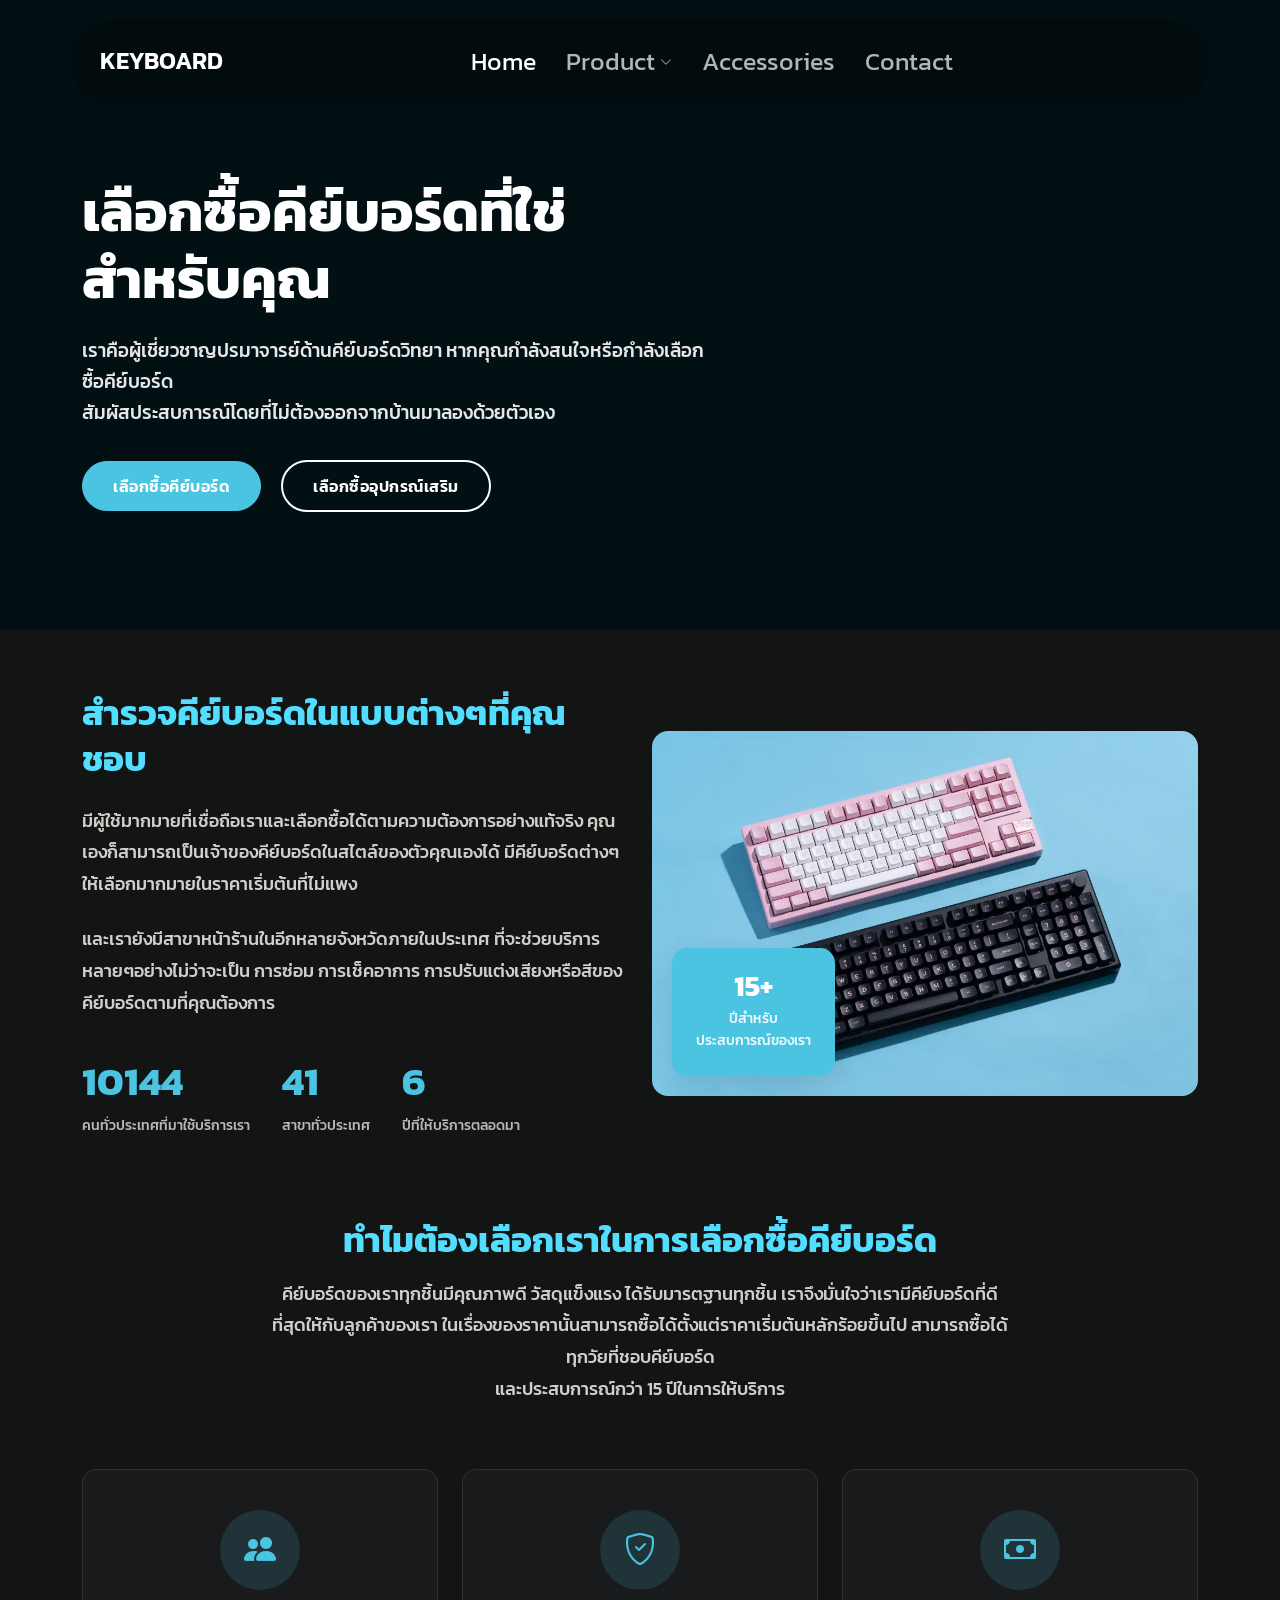
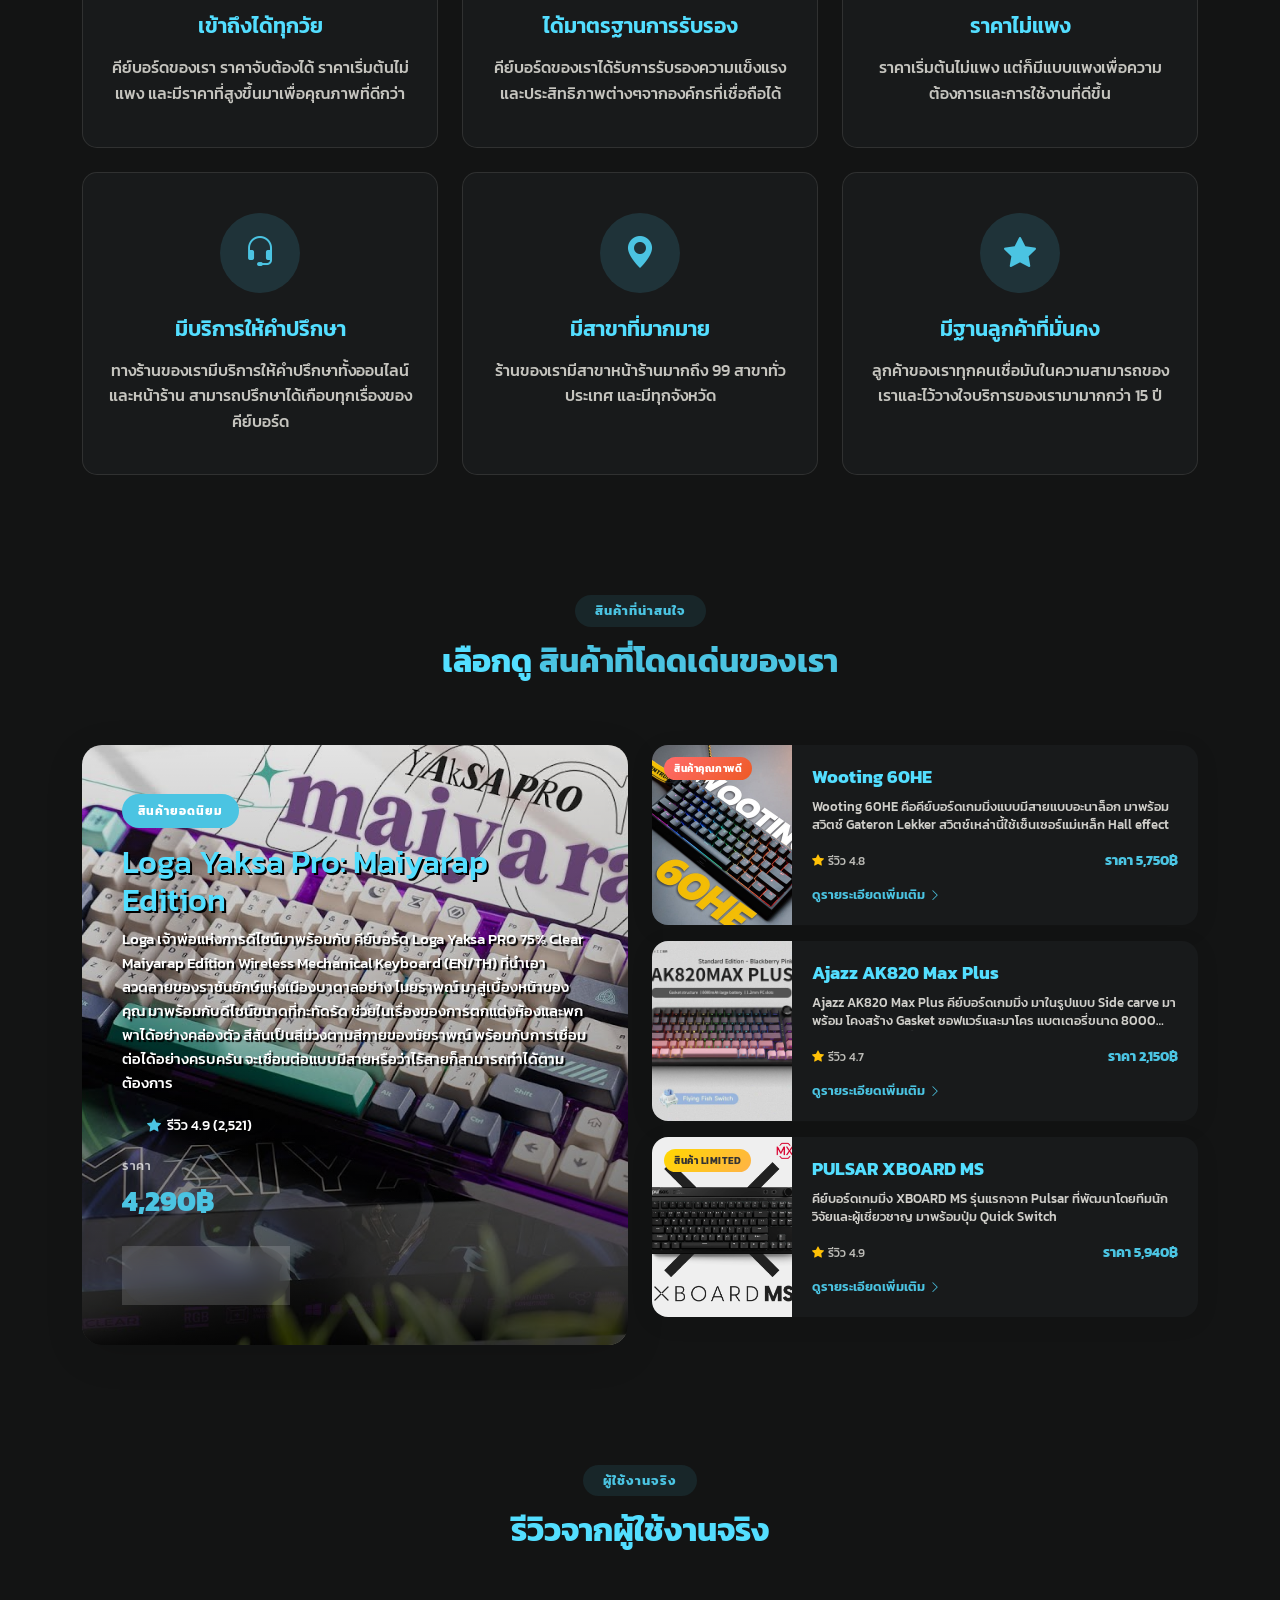
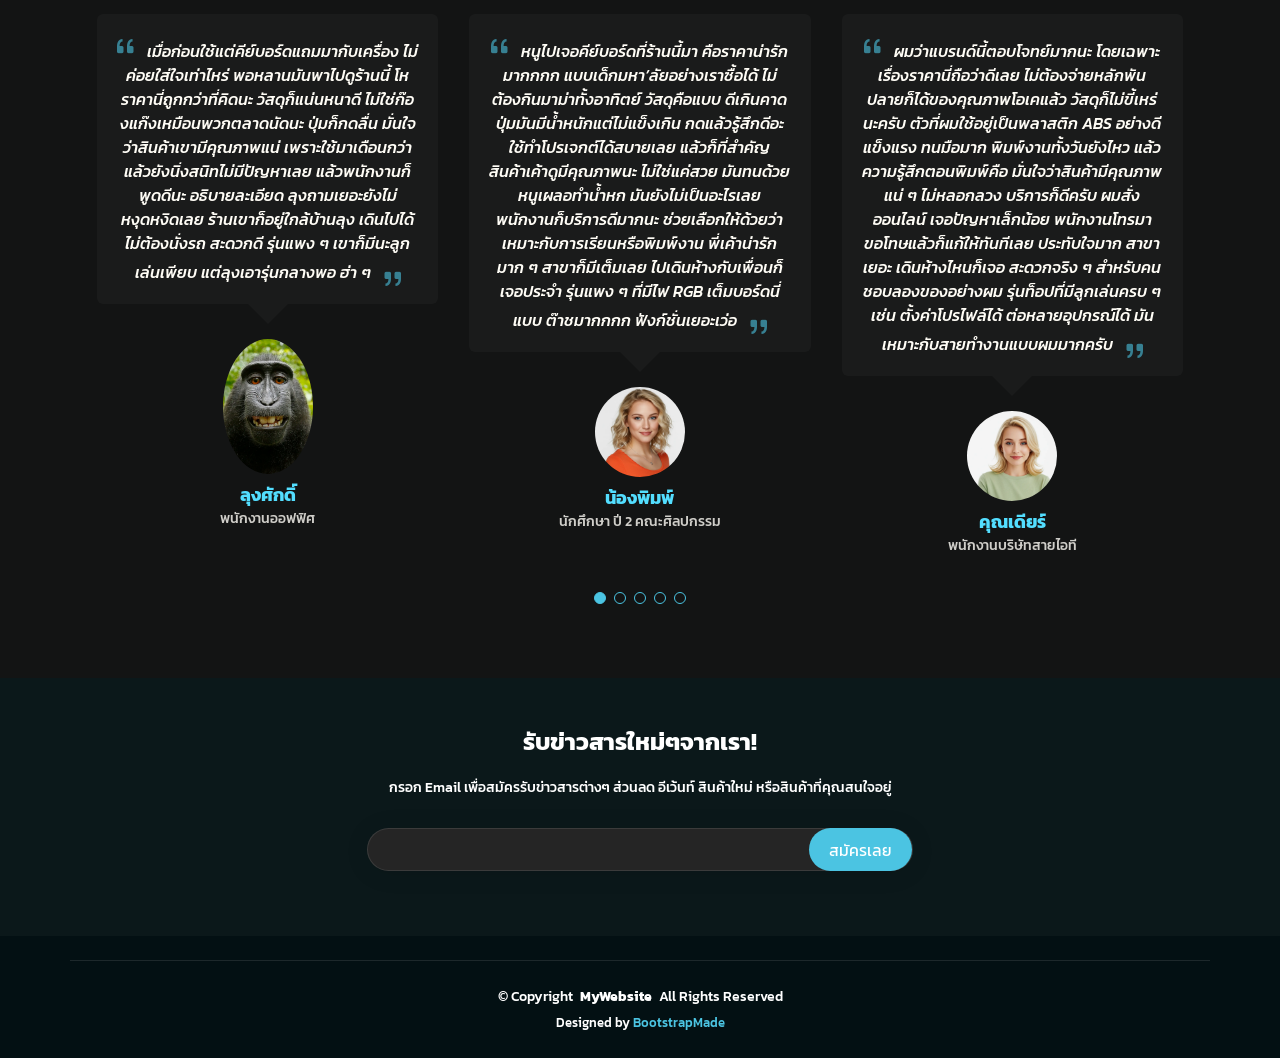
==== index.html @ d3581c03 "-" ====
<!DOCTYPE html>
<html lang="en">

<head>
  <meta charset="utf-8">
  <meta content="width=device-width, initial-scale=1.0" name="viewport">
  <title>Index - Tour Bootstrap Template</title>
  <meta name="description" content="">
  <meta name="keywords" content="">

  <!-- Favicons -->
  <link href="assets/img/favicon.png" rel="icon">
  <link href="assets/img/apple-touch-icon.png" rel="apple-touch-icon">

  <!-- Fonts -->
  
  <link rel="preconnect" href="https://fonts.googleapis.com">
  <link rel="preconnect" href="https://fonts.gstatic.com" crossorigin>
  <link href="https://fonts.googleapis.com/css2?family=Kanit:ital,wght@0,100;0,200;0,300;0,400;0,500;0,600;0,700;0,800;0,900;1,100;1,200;1,300;1,400;1,500;1,600;1,700;1,800;1,900&display=swap" rel="stylesheet">



  <!-- Vendor CSS Files -->
  <link href="assets/vendor/bootstrap/css/bootstrap.min.css" rel="stylesheet">
  <link href="assets/vendor/bootstrap-icons/bootstrap-icons.css" rel="stylesheet">
  <link href="assets/vendor/aos/aos.css" rel="stylesheet">
  <link href="assets/vendor/swiper/swiper-bundle.min.css" rel="stylesheet">
  <link href="assets/vendor/glightbox/css/glightbox.min.css" rel="stylesheet">

  <!-- Main CSS File -->
  <link href="assets/css/main.css" rel="stylesheet">

  <!-- =======================================================
  * Template Name: Tour
  * Template URL: https://bootstrapmade.com/tour-bootstrap-travel-website-template/
  * Updated: Jul 01 2025 with Bootstrap v5.3.7
  * Author: BootstrapMade.com
  * License: https://bootstrapmade.com/license/
  ======================================================== -->
</head>

<body class="index-page">

  <header id="header" class="header d-flex align-items-center fixed-top">
    <div class="header-container container-fluid container-xl position-relative d-flex align-items-center justify-content-between">

      <a href="index.html" class="logo d-flex align-items-center me-auto me-xl-0">
        <!-- Uncomment the line below if you also wish to use an image logo -->
        <!-- <img src="assets/img/logo.webp" alt=""> -->
        <h1 class="sitename">KEYBOARD</h1>
      </a>

      <nav id="navmenu" class="navmenu">
        <ul>
          <li><a href="index.html" class="active">Home</a></li>
          <!-- <li><a href="about.html">Product</a></li> -->
           <li class="dropdown"><a href="product.html"><span>Product</span> <i class="bi bi-chevron-down toggle-dropdown"></i></a>
            <ul>
              <li><a href = "product.html#loga">Loga Yaksa Pro: Maiyarap Edition</a></li>
               <!-- <li class="dropdown"><a href="#"><span>Deep Dropdown</span> <i class="bi bi-chevron-down toggle-dropdown"></i></a>
                <ul>
                  <li><a href="#">Deep Dropdown 1</a></li>
                  <li><a href="#">Deep Dropdown 2</a></li>
                  <li><a href="#">Deep Dropdown 3</a></li>
                  <li><a href="#">Deep Dropdown 4</a></li>
                  <li><a href="#">Deep Dropdown 5</a></li>
                </ul>
              </li> -->
              <li ><a href="product.html#wooting">Wooting 60HE</a></li>
              <li><a href="product.html#ajazz">Ajazz AK820 Max Plus</a></li>
              <li><a href="product.html#pulsar">PULSAR XBOARD MS</a></li>
            </ul>
          </li>
          <li><a href="accessorie.html">Accessories</a></li>
          <!-- <li><a href="review.html">Review</a></li> -->
          <!-- <li><a href="education.html">Education</a></li> -->
          <!-- <li><a href="blog.html">Contact</a></li>  -->
          <!-- <li class="dropdown"><a href="#"><span>More Pages</span> <i class="bi bi-chevron-down toggle-dropdown"></i></a>
            <ul>
              <li><a href="destination-details.html">Destination Details</a></li>
              <li><a href="tour-details.html">Tour Details</a></li>
              <li><a href="booking.html">Booking</a></li>
              <li><a href="testimonials">Testimonials</a></li>
              <li><a href="faq.html">Frequently Asked Questions</a></li>
              <li><a href="blog-details.html">Blog Details</a></li>
              <li><a href="terms.html">Terms</a></li>
              <li><a href="privacy.html">Privacy</a></li>
              <li><a href="404.html">404</a></li>
            </ul>
          </li> -->
         
          <li><a href="contact.html">Contact</a></li>
        </ul>
        <i class="mobile-nav-toggle d-xl-none bi bi-list"></i>
      </nav>

      <a class="btn-getstarted" href="destiantios.html"></a>

    </div>
  </header>

  <main class="main">

    <!-- Travel Hero Section -->
    <section id="travel-hero" class="travel-hero section dark-background">

      <div class="hero-background">
        <video autoplay="" muted="" loop="">
          <source src="assets/img/keyboard/KeyboardClip.mp4" type="video/mp4">
        </video>
        <div class="hero-overlay"></div>
      </div>

      <div class="container position-relative">
        <div class="row align-items-center">
          <div class="col-lg-7">
            <div class="hero-text" data-aos="fade-up" data-aos-delay="100">
              <h1 class="hero-title">เลือกซื้อคีย์บอร์ดที่ใช่<br>สำหรับคุณ</h1>
              <p class="hero-subtitle">เราคือผู้เชี่ยวชาญปรมาจารย์ด้านคีย์บอร์ดวิทยา หากคุณกำลังสนใจหรือกำลังเลือกซื้อคีย์บอร์ด<br>สัมผัสประสบการณ์โดยที่ไม่ต้องออกจากบ้านมาลองด้วยตัวเอง </p>
              <div class="hero-buttons">
                <a href="product.html" class="btn btn-primary me-3">เลือกซื้อคีย์บอร์ด</a>
                <a href="review.html" class="btn btn-outline">เลือกซื้ออุปกรณ์เสริม</a>
              </div>
            </div>
          </div>

          
        </div>
      </div>

    </section><!-- /Travel Hero Section -->

    <!-- Why Us Section -->
    <section id="why-us" class="why-us section">

      <div class="container" data-aos="fade-up" data-aos-delay="100">

        <!-- About Us Content -->
        <div class="row align-items-center mb-5">
          <div class="col-lg-6" data-aos="fade-right" data-aos-delay="200">
            <div class="content">
              <h3>สำรวจคีย์บอร์ดในแบบต่างๆที่คุณชอบ</h3>
              <p>   มีผู้ใช้มากมายที่เชื่อถือเราและเลือกซื้อได้ตามความต้องการอย่างแท้จริง คุณเองก็สามารถเป็นเจ้าของคีย์บอร์ดในสไตล์ของตัวคุณเองได้ มีคีย์บอร์ดต่างๆให้เลือกมากมายในราคาเริ่มต้นที่ไม่แพง</p>
              <p>และเรายังมีสาขาหน้าร้านในอีกหลายจังหวัดภายในประเทศ ที่จะช่วยบริการหลายๆอย่างไม่ว่าจะเป็น การซ่อม การเช็คอาการ การปรับแต่งเสียงหรือสีของคีย์บอร์ดตามที่คุณต้องการ</p>
              <div class="stats-row">
                <div class="stat-item">
                  <span data-purecounter-start="0" data-purecounter-end="24152" data-purecounter-duration="2" class="purecounter">0</span>
                  <div class="stat-label">คนทั่วประเทศที่มาใช้บริการเรา</div>
                </div>
                <div class="stat-item">
                  <span data-purecounter-start="0" data-purecounter-end="99" data-purecounter-duration="2" class="purecounter">0</span>
                  <div class="stat-label">สาขาทั่วประเทศ</div>
                </div>
                <div class="stat-item">
                  <span data-purecounter-start="0" data-purecounter-end="15" data-purecounter-duration="2" class="purecounter">0</span>
                  <div class="stat-label">ปีที่ให้บริการตลอดมา</div>
                </div>
              </div>
            </div>
          </div>
          <div class="col-lg-6" data-aos="fade-left" data-aos-delay="300">
            <div class="about-image">
              <img src="assets/img/keyboard/kecomp.jpg" alt="Travel Experience" class="img-fluid rounded-4">
              <div class="experience-badge">
                <div class="experience-number">15+</div>
                <div class="experience-text">ปีสำหรับ<br>ประสบการณ์ของเรา</div>
              </div>
            </div>
          </div>
        </div><!-- End About Us Content -->

        <!-- Why Choose Us -->
        <div class="why-choose-section">
          <div class="row justify-content-center">
            <div class="col-lg-8 text-center mb-5" data-aos="fade-up" data-aos-delay="100">
              <h3>ทำไมต้องเลือกเราในการเลือกซื้อคีย์บอร์ด</h3>
              <p>คีย์บอร์ดของเราทุกชิ้นมีคุณภาพดี วัสดุแข็งแรง ได้รับมารตฐานทุกชิ้น เราจึงมั่นใจว่าเรามีคีย์บอร์ดที่ดีที่สุดให้กับลูกค้าของเรา ในเรื่องของราคานั้นสามารถซื้อได้ตั้งแต่ราคาเริ่มต้นหลักร้อยขึ้นไป 
                สามารถซื้อได้ทุกวัยที่ชอบคีย์บอร์ด <br>และประสบการณ์กว่า 15 ปีในการให้บริการ</p>
            </div>
          </div>

          <div class="row g-4">
            <div class="col-lg-4 col-md-6" data-aos="fade-up" data-aos-delay="200">
              <div class="feature-card">
                <div class="feature-icon">
                  <i class="bi bi-people-fill"></i>
                </div>
                <h4>เข้าถึงได้ทุกวัย</h4>
                <p>คีย์บอร์ดของเรา ราคาจับต้องได้ ราคาเริ่มต้นไม่แพง และมีราคาที่สูงขึ้นมาเพื่อคุณภาพที่ดีกว่า</p>
              </div>
            </div>

            <div class="col-lg-4 col-md-6" data-aos="fade-up" data-aos-delay="250">
              <div class="feature-card">
                <div class="feature-icon">
                  <i class="bi bi-shield-check"></i>
                </div>
                <h4>ได้มาตรฐานการรับรอง</h4>
                <p>คีย์บอร์ดของเราได้รับการรับรองความแข็งแรงและประสิทธิภาพต่างๆจากองค์กรที่เชื่อถือได้</p>
              </div>
            </div>

            <div class="col-lg-4 col-md-6" data-aos="fade-up" data-aos-delay="300">
              <div class="feature-card">
                <div class="feature-icon">
                  <i class="bi bi-cash"></i>
                </div>
                <h4>ราคาไม่แพง</h4>
                <p>ราคาเริ่มต้นไม่แพง แต่ก็มีแบบแพงเพื่อความต้องการและการใช้งานที่ดีขึ้น</p>
              </div>
            </div>

            <div class="col-lg-4 col-md-6" data-aos="fade-up" data-aos-delay="350">
              <div class="feature-card">
                <div class="feature-icon">
                  <i class="bi bi-headset"></i>
                </div>
                <h4>มีบริการให้คำปรึกษา</h4>
                <p>ทางร้านของเรามีบริการให้คำปรึกษาทั้งออนไลน์และหน้าร้าน สามารถปรึกษาได้เกือบทุกเรื่องของคีย์บอร์ด</p>
              </div>
            </div>

            <div class="col-lg-4 col-md-6" data-aos="fade-up" data-aos-delay="400">
              <div class="feature-card">
                <div class="feature-icon">
                  <i class="bi bi-geo-alt-fill"></i>
                </div>
                <h4>มีสาขาที่มากมาย</h4>
                <p>ร้านของเรามีสาขาหน้าร้านมากถึง 99 สาขาทั่วประเทศ และมีทุกจังหวัด</p>
              </div>
            </div>

            <div class="col-lg-4 col-md-6" data-aos="fade-up" data-aos-delay="450">
              <div class="feature-card">
                <div class="feature-icon">
                  <i class="bi bi-star-fill"></i>
                </div>
                <h4>มีฐานลูกค้าที่มั่นคง</h4>
                <p>ลูกค้าของเราทุกคนเชื่อมันในความสามารถของเราและไว้วางใจบริการของเรามามากกว่า 15 ปี</p>
              </div>
            </div>
          </div><!-- End Features Grid -->
        </div><!-- End Why Choose Us -->

      </div>

    </section><!-- /Why Us Section -->

    <!-- Featured Destinations Section -->
    <section id="featured-destinations" class="featured-destinations section">

      <!-- Section Title -->
      <div class="container section-title" data-aos="fade-up">
        <h2>สินค้าที่น่าสนใจ</h2>
        <div><span>เลือกดู</span> <span class="description-title">สินค้าที่โดดเด่นของเรา</span></div>
      </div><!-- End Section Title -->

      <div class="container" data-aos="fade-up" data-aos-delay="100">

        <div class="row">

          <div class="col-lg-6" data-aos="zoom-in" data-aos-delay="200">
            <div class="featured-destination">
              <div class="destination-overlay">
                <img src="assets/img/keyboard/maxresdefault.jpg" alt="Tropical Paradise" class="img-fluid">
                <div class="destination-info">
                  <span class="destination-tag">สินค้ายอดนิยม</span>
                  <h2> 
                  
                    Loga Yaksa Pro: Maiyarap Edition
                    
                  </h2>
                
                  <p class="description">Loga เจ้าพ่อแห่งการดีไซน์มาพร้อมกับ คีย์บอร์ด Loga Yaksa PRO 75% Clear Maiyarap Edition Wireless Mechanical Keyboard (EN/TH) ที่นำเอาลวดลายของราชันยักษ์แห่งเมืองบาดาลอย่าง ไมยราพณ์ มาสู่เบื้องหน้าของคุณ มาพร้อมกับดีไซน์ขนาดที่กะทัดรัด ช่วยในเรื่องของการตกแต่งห้องและพกพาได้อย่างคล่องตัว สีสันเป็นสีม่วงตามสีกายของมัยราพณ์ พร้อมกับการเชื่อมต่อได้อย่างครบครัน จะเชื่อมต่อแบบมีสายหรือว่าไร้สายก็สามารถทำได้ตามต้องการ</p>
                  <div class="destination-meta">
                    <div class="tours-count">
                      
                      <span></span>
                    </div>
                    <div class="rating">
                      <i class="bi bi-star-fill"></i>
                      <span>รีวิว 4.9 (2,521)</span>
                    </div>
                  </div>
                  <div class="price-info">
                    <span class="starting-from">ราคา</span>
                    <span class="amount">4,290฿</span>
                  </div>
                  <a href="product.html#loga" class="explore-btn">
                    <span>เลือกซื้อเลย</span>
                    <i class="bi bi-arrow-right"></i>
                  </a>
                </div>
              </div>
            </div>
          </div>

          <div class="col-lg-6">
            <div class="row g-3">

              <div class="col-12" data-aos="fade-left" data-aos-delay="300">
                <div class="compact-destination">
                  <div class="destination-image">
                    <img src="assets/img/keyboard/wootingHE60.jpg" alt="Mountain Adventure" class="img-fluid">
                    <div class="badge-offer">สินค้าคุณภาพดี</div>
                  </div>
                  <div class="destination-details">
                    <h4>Wooting 60HE</h4>
                   
                    <p class="brief">Wooting 60HE คือคีย์บอร์ดเกมมิ่งแบบมีสายแบบอะนาล็อก มาพร้อมสวิตช์ Gateron Lekker สวิตช์เหล่านี้ใช้เซ็นเซอร์แม่เหล็ก Hall effect </p>
                    <div class="stats-row">
                      
                      <span class="rating"><i class="bi bi-star-fill"></i> รีวิว 4.8</span>
                      <span class="price">ราคา 5,750฿</span>
                    </div>
                    <a href="product.html#wooting" class="quick-link">ดูรายระเอียดเพิ่มเติม <i class="bi bi-chevron-right"></i></a>
                  </div>
                </div>
              </div>

              <div class="col-12" data-aos="fade-left" data-aos-delay="400">
                <div class="compact-destination">
                  <div class="destination-image">
                    <img src="assets/img/keyboard/ajazz_ajazz_ak820.jpg" alt="Cultural Heritage" class="img-fluid">
                  </div>
                  <div class="destination-details">
                    <h4>Ajazz AK820 Max Plus</h4>
                    
                    <p class="brief">Ajazz AK820 Max Plus คีย์บอร์ดเกมมิ่ง  มาในรูปแบบ Side carve มาพร้อม โคงสร้าง Gasket ซอฟแวร์และมาโคร แบตเตอรี่ขนาด 8000 Mah รองรับสวิตซ์ทั้ง 3 PIN และ 5 </p>
                    <div class="stats-row">
                     
                      <span class="rating"><i class="bi bi-star-fill"></i> รีวิว 4.7</span>
                      <span class="price">ราคา 2,150฿</span>
                    </div>
                    <a href="product.html#ajazz" class="quick-link">ดูรายระเอียดเพิ่มเติม <i class="bi bi-chevron-right"></i></a>
                  </div>
                </div>
              </div>

              <div class="col-12" data-aos="fade-left" data-aos-delay="500">
                <div class="compact-destination">
                  <div class="destination-image">
                    <img src="assets/img/keyboard/xboardMS-title-01.jpg" alt="Safari Experience" class="img-fluid">
                    <div class="badge-offer limited">สินค้า Limited</div>
                  </div>
                  <div class="destination-details">
                    <h4>PULSAR XBOARD MS</h4>
                    
                    <p class="brief">คีย์บอร์ดเกมมิ่ง XBOARD MS รุ่นแรกจาก Pulsar ที่พัฒนาโดยทีมนักวิจัยและผู้เชี่ยวชาญ มาพร้อมปุ่ม Quick Switch </p>
                    <div class="stats-row">
                      
                      <span class="rating"><i class="bi bi-star-fill"></i> รีวิว 4.9</span>
                      <span class="price">ราคา 5,940฿</span>
                    </div>
                    <a href="product.html#pulsar" class="quick-link">ดูรายระเอียดเพิ่มเติม <i class="bi bi-chevron-right"></i></a>
                  </div>
                </div>
              </div>

            </div>
          </div>

        </div>

      </div>

    </section><!-- /Featured Destinations Section -->

    <!-- Featured Tours Section -->
    

    <!-- Testimonials Home Section -->
    <section id="testimonials-home" class="testimonials-home section">

      <!-- Section Title -->
      <div class="container section-title" data-aos="fade-up">
        <h2>ผู้ใช้งานจริง</h2>
        <div><span>รีวิวจากผู้ใช้งานจริง</span> <span class="description-title"></span></div>
      </div><!-- End Section Title -->

      <div class="container" data-aos="fade-up" data-aos-delay="100">

        <div class="swiper init-swiper">
          <script type="application/json" class="swiper-config">
            {
              "loop": true,
              "speed": 600,
              "autoplay": {
                "delay": 5000
              },
              "slidesPerView": "auto",
              "pagination": {
                "el": ".swiper-pagination",
                "type": "bullets",
                "clickable": true
              },
              "breakpoints": {
                "320": {
                  "slidesPerView": 1,
                  "spaceBetween": 40
                },
                "1200": {
                  "slidesPerView": 3,
                  "spaceBetween": 1
                }
              }
            }
          </script>
          <div class="swiper-wrapper">

            <div class="swiper-slide">
              <div class="testimonial-item">
                <p>
                  <i class="bi bi-quote quote-icon-left"></i>
                  <span>เมื่อก่อนใช้แต่คีย์บอร์ดแถมมากับเครื่อง ไม่ค่อยใส่ใจเท่าไหร่ พอหลานมันพาไปดูร้านนี้ โห ราคานี่ถูกกว่าที่คิดนะ 
                    วัสดุก็แน่นหนาดี ไม่ใช่ก๊องแก๊งเหมือนพวกตลาดนัดนะ ปุ่มก็กดลื่น มั่นใจว่าสินค้าเขามีคุณภาพแน่ 
                    เพราะใช้มาเดือนกว่าแล้วยังนิ่งสนิทไม่มีปัญหาเลย แล้วพนักงานก็พูดดีนะ อธิบายละเอียด ลุงถามเยอะยังไม่หงุดหงิดเลย 
                    ร้านเขาก็อยู่ใกล้บ้านลุง เดินไปได้ ไม่ต้องนั่งรถ สะดวกดี รุ่นแพง ๆ เขาก็มีนะลูกเล่นเพียบ แต่ลุงเอารุ่นกลางพอ ฮ่า ๆ</span>
                  <i class="bi bi-quote quote-icon-right"></i>
                </p>
                <img src="assets/img/person/Monkey-Selfie.jpg" class="testimonial-img" alt="">
                <h3>ลุงศักดิ์</h3>
                <h4>พนักงานออฟฟิศ</h4>
              </div>
            </div><!-- End testimonial item -->

            <div class="swiper-slide">
              <div class="testimonial-item">
                <p>
                  <i class="bi bi-quote quote-icon-left"></i>
                  <span>หนูไปเจอคีย์บอร์ดที่ร้านนี้มา คือราคาน่ารักมากกกก แบบเด็กมหา’ลัยอย่างเราซื้อได้ 
                    ไม่ต้องกินมาม่าทั้งอาทิตย์ วัสดุคือแบบ ดีเกินคาด ปุ่มมันมีน้ำหนักแต่ไม่แข็งเกิน กดแล้วรู้สึกดีอะ 
                    ใช้ทำโปรเจกต์ได้สบายเลย แล้วก็ที่สำคัญ สินค้าเค้าดูมีคุณภาพนะ ไม่ใช่แค่สวย มันทนด้วย หนูเผลอทำน้ำหก 
                    มันยังไม่เป็นอะไรเลย พนักงานก็บริการดีมากนะ ช่วยเลือกให้ด้วยว่าเหมาะกับการเรียนหรือพิมพ์งาน พี่เค้าน่ารักมาก ๆ
                     สาขาก็มีเต็มเลย ไปเดินห้างกับเพื่อนก็เจอประจำ รุ่นแพง ๆ ที่มีไฟ RGB เต็มบอร์ดนี่แบบ ต๊าชมากกกก ฟังก์ชั่นเยอะเว่อ</span>
                  <i class="bi bi-quote quote-icon-right"></i>
                </p>
                <img src="assets/img/person/person-f-5.webp" class="testimonial-img" alt="">
                <h3>น้องพิมพ์</h3>
                <h4>นักศึกษา ปี 2 คณะศิลปกรรม</h4>
              </div>
            </div><!-- End testimonial item -->

            <div class="swiper-slide">
              <div class="testimonial-item">
                <p>
                  <i class="bi bi-quote quote-icon-left"></i>
                  <span>ผมว่าแบรนด์นี้ตอบโจทย์มากนะ โดยเฉพาะเรื่องราคานี่ถือว่าดีเลย ไม่ต้องจ่ายหลักพันปลายก็ได้ของคุณภาพโอเคแล้ว 
                    วัสดุก็ไม่ขี้เหร่นะครับ ตัวที่ผมใช้อยู่เป็นพลาสติก ABS อย่างดี แข็งแรง ทนมือมาก พิมพ์งานทั้งวันยังไหว แล้วความรู้สึกตอนพิมพ์คือ มั่นใจว่าสินค้ามีคุณภาพแน่ ๆ ไม่หลอกลวง บริการก็ดีครับ ผมสั่งออนไลน์ เจอปัญหาเล็กน้อย พนักงานโทรมาขอโทษแล้วก็แก้ให้ทันทีเลย ประทับใจมาก สาขาเยอะ เดินห้างไหนก็เจอ สะดวกจริง ๆ สำหรับคนชอบลองของอย่างผม
                     รุ่นท็อปที่มีลูกเล่นครบ ๆ เช่น ตั้งค่าโปรไฟล์ได้ ต่อหลายอุปกรณ์ได้ มันเหมาะกับสายทำงานแบบผมมากครับ</span>
                  <i class="bi bi-quote quote-icon-right"></i>
                </p>
                <img src="assets/img/person/person-f-12.webp" class="testimonial-img" alt="">
                <h3>คุณเดียร์</h3>
                <h4>พนักงานบริษัทสายไอที</h4>
              </div>
            </div><!-- End testimonial item -->

            <div class="swiper-slide">
              <div class="testimonial-item">
                <p>
                  <i class="bi bi-quote quote-icon-left"></i>
                  <span>คือปกติจะสั่งของเข้าร้านที่มันไม่แพงมากอยู่แล้ว รุ่นนี้ราคาโอเคเลย ไม่บวกต้นทุนลูกค้าเยอะ แต่ได้ของที่วัสดุแข็งแรง 
                    พอจับ ๆ ดูแล้วรู้เลยว่ามันไม่ใช่ของถูก ๆ พังง่ายนะ แล้วพอเอามาลองใช้เองก่อนสั่งเพิ่ม อื้ม...คุณภาพดีจริง ปุ่มไม่หลวม 
                    เสียงไม่ดัง ลูกค้าใช้แล้วก็ไม่เคลมกลับเลย บริการจากบริษัทก็โอเค สั่งเยอะ ๆ เค้าก็ให้ส่วนลด แถมตอบไว สาขาก็มีเยอะ ลูกค้าต่างจังหวัดยังบอกว่าเคยเห็นแบรนด์นี้ 
                    รุ่นแพง ๆ เค้าก็มีสำหรับพวกเกมเมอร์หรือดีไซเนอร์ มีฟีเจอร์จัดเต็ม หน้าร้านเราก็เอามาบางตัวเพื่อโชว์ไว้ด้วยค่ะ</span>
                  <i class="bi bi-quote quote-icon-right"></i>
                </p>
                <img src="assets/img/person/person-f-7.webp" class="testimonial-img" alt="">
                <h3>คุณจอย</h3>
                <h4>เจ้าของร้านเครื่องเขียน</h4>
              </div>
            </div><!-- End testimonial item -->

            <div class="swiper-slide">
              <div class="testimonial-item">
                <p>
                  <i class="bi bi-quote quote-icon-left"></i>
                  <span>ผมไปซื้อคีย์บอร์ดกับแม่ คือดูมาหลายร้านแล้วอันนี้ราคาคุ้มสุด แม่ยังบอกเลยว่าไม่แพงเท่าไหร่ วัสดุมันดีมากอะ แบบไม่เหมือนของที่เคยใช้เลย 
                    ตัวบอดี้มันแข็งแรง กดแล้วแน่นมาก แล้วพอเล่นเกมคือ โคตรลื่น คุณภาพผมให้เต็มสิบเลย ไม่มีปัญหา ghosting ด้วย แถมพนักงานในร้านก็ใจดี พูดแบบเพื่อนอะ ไม่ได้พยายามขายอย่างเดียว
                     สาขาก็เจอบ่อยมากครับ ในห้างใกล้บ้านก็มี ผมลองรุ่นท็อปของร้านด้วยนะ ไฟโคตรอลังการ ตั้งมาโครได้อีก ชอบมาก แต่ขอแม่ไม่ผ่าน ฮ่า ๆ</span>
                  <i class="bi bi-quote quote-icon-right"></i>
                </p>
                <img src="assets/img/person/person-m-13.webp" class="testimonial-img" alt="">
                <h3>คุณภีม</h3>
                <h4>ดีไซน์เนอร์</h4>
              </div>
            </div><!-- End testimonial item -->

          </div>
          <div class="swiper-pagination"></div>
        </div>

      </div>

    </section><!-- /Testimonials Home Section -->

    

  </main>

  <footer id="footer" class="footer position-relative dark-background">

    <div class="footer-newsletter">
      <div class="container">
        <div class="row justify-content-center text-center">
          <div class="col-lg-6">
            <h4>รับข่าวสารใหม่ๆจากเรา!</h4>
            <p>กรอก Email เพื่อสมัครรับข่าวสารต่างๆ ส่วนลด อีเว้นท์ สินค้าใหม่ หรือสินค้าที่คุณสนใจอยู่</p>
            <form action="forms/newsletter.php" method="post" class="php-email-form">
              <div class="newsletter-form"><input type="email" name="email"><input type="submit" value="สมัครเลย"></div>
              <div class="loading">Loading</div>
              <div class="error-message"></div>
              <div class="sent-message">Your subscription request has been sent. Thank you!</div>
            </form>
          </div>
        </div>
      </div>
    </div>

    

      

    <div class="container copyright text-center mt-4">
      <p>© <span>Copyright</span> <strong class="px-1 sitename">MyWebsite</strong> <span>All Rights Reserved</span></p>
      <div class="credits">
        <!-- All the links in the footer should remain intact. -->
        <!-- You can delete the links only if you've purchased the pro version. -->
        <!-- Licensing information: https://bootstrapmade.com/license/ -->
        <!-- Purchase the pro version with working PHP/AJAX contact form: [buy-url] -->
        Designed by <a href="https://bootstrapmade.com/">BootstrapMade</a>
      </div>
    </div>

  </footer>

  <!-- Scroll Top -->
  <a href="#" id="scroll-top" class="scroll-top d-flex align-items-center justify-content-center"><i class="bi bi-arrow-up-short"></i></a>

  <!-- Preloader -->
  <div id="preloader"></div>

  <!-- Vendor JS Files -->
  <script src="assets/vendor/bootstrap/js/bootstrap.bundle.min.js"></script>
  <script src="assets/vendor/php-email-form/validate.js"></script>
  <script src="assets/vendor/aos/aos.js"></script>
  <script src="assets/vendor/purecounter/purecounter_vanilla.js"></script>
  <script src="assets/vendor/swiper/swiper-bundle.min.js"></script>
  <script src="assets/vendor/isotope-layout/isotope.pkgd.min.js"></script>
  <script src="assets/vendor/imagesloaded/imagesloaded.pkgd.min.js"></script>
  <script src="assets/vendor/glightbox/js/glightbox.min.js"></script>

  <!-- Main JS File -->
  <script src="assets/js/main.js"></script>

</body>

</html>
---- assets/css/main.css ----
/**
* Template Name: Tour
* Template URL: https://bootstrapmade.com/tour-bootstrap-travel-website-template/
* Updated: Jul 01 2025 with Bootstrap v5.3.7
* Author: BootstrapMade.com
* License: https://bootstrapmade.com/license/
*/

@charset "UTF-8";

/*--------------------------------------------------------------
# Font & Color Variables
# Help: https://bootstrapmade.com/color-system/
--------------------------------------------------------------*/
/* Fonts */
:root {
  --default-font: "Kanit",  system-ui,
  --heading-font: "Kanit",  sans-serif;
  --nav-font: "Kanit",  sans-serif;
  
}

/* Global Colors - The following color variables are used throughout the website. Updating them here will change the color scheme of the entire website */
:root { 
  --background-color: #131414; /* Background color for the entire website, including individual sections */
  --default-color: #FFFDF6; /* Default color used for the majority of the text content across the entire website */
  --heading-color: #53deff; /* Color for headings, subheadings and title throughout the website */
  --accent-color: #4bc4e2; /* Accent color that represents your brand on the website. It's used for buttons, links, and other elements that need to stand out */
  --surface-color: #181a1b; /* The surface color is used as a background of boxed elements within sections, such as cards, icon boxes, or other elements that require a visual separation from the global background. */
  --contrast-color: #ffffff; /* Contrast color for text, ensuring readability against backgrounds of accent, heading, or default colors. */
}

/* Nav Menu Colors - The following color variables are used specifically for the navigation menu. They are separate from the global colors to allow for more customization options */
:root {
  --nav-color: rgba(255, 255, 255, 0.7);  /* The default color of the main navmenu links */
  --nav-hover-color: #ffffff; /* Applied to main navmenu links when they are hovered over or active */
  --nav-mobile-background-color: #ffffff; /* Used as the background color for mobile navigation menu */
  --nav-dropdown-background-color: #ffffff; /* Used as the background color for dropdown items that appear when hovering over primary navigation items */
  --nav-dropdown-color: #051e23; /* Used for navigation links of the dropdown items in the navigation menu. */
  --nav-dropdown-hover-color: #008cad; /* Similar to --nav-hover-color, this color is applied to dropdown navigation links when they are hovered over. */
  
}

/* Color Presets - These classes override global colors when applied to any section or element, providing reuse of the sam color scheme. */

.light-background {
  --background-color: #f2f8f9;
  --surface-color: #ffffff;
}

.dark-background {
  --background-color: #031013;
  --default-color: #ffffff;
  --heading-color: #ffffff;
  --surface-color: #252525;
  --contrast-color: #ffffff;
}

/* Smooth scroll */
:root {
  scroll-behavior: smooth;
}

/*--------------------------------------------------------------
# General Styling & Shared Classes
--------------------------------------------------------------*/
body {
  color: var(--default-color);
  background-color: var(--background-color);
  font-family: "Kanit", sans-serif;
  font-weight: 500;
  font-style: normal;
}

a {
  color: var(--accent-color);
  text-decoration: none;
  transition: 0.3s;
}

a:hover {
  color: color-mix(in srgb, var(--accent-color), transparent 25%);
  text-decoration: none;
}

h1,
h2,
h3,
h4,
h5,
h6 {
  color: var(--heading-color);
  font-family: "Kanit", sans-serif;
  font-weight: 500;
  font-style: normal;
}

/* PHP Email Form Messages
------------------------------*/
.php-email-form .error-message {
  display: none;
  background: #df1529;
  color: #ffffff;
  text-align: left;
  padding: 15px;
  margin-bottom: 24px;
  font-weight: 600;
}

.php-email-form .sent-message {
  display: none;
  color: #ffffff;
  background: #059652;
  text-align: center;
  padding: 15px;
  margin-bottom: 24px;
  font-weight: 600;
}

.php-email-form .loading {
  display: none;
  background: var(--surface-color);
  text-align: center;
  padding: 15px;
  margin-bottom: 24px;
}

.php-email-form .loading:before {
  content: "";
  display: inline-block;
  border-radius: 50%;
  width: 24px;
  height: 24px;
  margin: 0 10px -6px 0;
  border: 3px solid var(--accent-color);
  border-top-color: var(--surface-color);
  animation: php-email-form-loading 1s linear infinite;
}

@keyframes php-email-form-loading {
  0% {
    transform: rotate(0deg);
  }

  100% {
    transform: rotate(360deg);
  }
}

/*--------------------------------------------------------------
# Global Header
--------------------------------------------------------------*/
.header {
  --background-color: rgba(0, 0, 0, 0);
  --default-color: #ffffff;
  --heading-color: #ffffff;
  --surface-color: rgba(0, 0, 0, 0.26);
  color: var(--default-color);
  background-color: var(--background-color);
  padding: 20px 0;
  transition: all 0.5s;
  z-index: 997;
}

.header .header-container {
  background: var(--surface-color);
  border-radius: 50px;
  padding: 5px 25px;
  box-shadow: 0px 2px 15px rgba(0, 0, 0, 0.1);
}

.header .logo {
  line-height: 1;
}

.header .logo img {
  max-height: 36px;
  margin-right: 8px;
}

.header .logo h1 {
  font-size: 24px;
  margin: 0;
  font-weight: 600;
  padding-left: 5px;
  text-transform: uppercase;
  color: var(--heading-color);
}





@media (max-width: 1200px) {
  .header {
    padding-top: 10px;
  }

  .header .header-container {
    margin-left: 10px;
    margin-right: 10px;
    padding: 10px 5px 10px 15px;
  }

  .header .logo {
    order: 1;
  }

  .header .btn-getstarted {
    order: 2;
    margin: 0 10px 0 0;
    padding: 6px 15px;
  }

  .header .navmenu {
    order: 3;
  }
}

/* Global Header on Scroll
------------------------------*/
.scrolled .header {
  --surface-color: rgba(0, 0, 0, 0.7);
}

/*--------------------------------------------------------------
# Navigation Menu
--------------------------------------------------------------*/
/* Navmenu - Desktop */
@media (min-width: 1200px) {
  .navmenu {
    padding: 0;
    
  }

  .navmenu ul {
    margin: 0;
    padding: 0;
    display: flex;
    list-style: none;
    align-items: center;
  }

  .navmenu li {
    position: relative;
  }

  .navmenu a,
  .navmenu a:focus {
    color: var(--nav-color);
    padding: 18px 15px;
    font-size: 25px;
    font-family: var(--nav-font);
    font-weight: 400;
    display: flex;
    align-items: center;
    justify-content: space-between;
    white-space: nowrap;
    transition: 0.3s;
  }

  .navmenu a i,
  .navmenu a:focus i {
    font-size: 12px;
    line-height: 0;
    margin-left: 5px;
    transition: 0.3s;
  }

  .navmenu li:last-child a {
    padding-right: 0;
  }

  .navmenu li:hover>a,
  .navmenu .active,
  .navmenu .active:focus {
    color: var(--nav-hover-color);
  }

  .navmenu .dropdown ul {
    margin: 0;
    padding: 10px 0;
    background: var(--nav-dropdown-background-color);
    display: block;
    position: absolute;
    visibility: hidden;
    left: 14px;
    top: 130%;
    opacity: 0;
    transition: 0.3s;
    border-radius: 4px;
    z-index: 99;
    box-shadow: 0px 0px 30px rgba(0, 0, 0, 0.1);
  }

  .navmenu .dropdown ul li {
    min-width: 200px;
  }

  .navmenu .dropdown ul a {
    padding: 10px 20px;
    font-size: 15px;
    text-transform: none;
    color: var(--nav-dropdown-color);
  }

  .navmenu .dropdown ul a i {
    font-size: 12px;
  }

  .navmenu .dropdown ul a:hover,
  .navmenu .dropdown ul .active:hover,
  .navmenu .dropdown ul li:hover>a {
    color: var(--nav-dropdown-hover-color);
  }

  .navmenu .dropdown:hover>ul {
    opacity: 1;
    top: 100%;
    visibility: visible;
  }

  .navmenu .dropdown .dropdown ul {
    top: 0;
    left: -90%;
    visibility: hidden;
  }

  .navmenu .dropdown .dropdown:hover>ul {
    opacity: 1;
    top: 0;
    left: -100%;
    visibility: visible;
  }
}

/* Navmenu - Mobile */
@media (max-width: 1199px) {
  .mobile-nav-toggle {
    color: var(--nav-color);
    font-size: 28px;
    line-height: 0;
    margin-right: 10px;
    cursor: pointer;
    transition: color 0.3s;
  }

  .navmenu {
    padding: 0;
    z-index: 9997;
  }

  .navmenu ul {
    display: none;
    list-style: none;
    position: absolute;
    inset: 60px 20px 20px 20px;
    padding: 10px 0;
    margin: 0;
    border-radius: 6px;
    background-color: var(--nav-mobile-background-color);
    overflow-y: auto;
    transition: 0.3s;
    z-index: 9998;
    box-shadow: 0px 0px 30px rgba(0, 0, 0, 0.1);
  }

  .navmenu a,
  .navmenu a:focus {
    color: var(--nav-dropdown-color);
    padding: 10px 20px;
    font-family: var(--nav-font);
    font-size: 17px;
    font-weight: 500;
    display: flex;
    align-items: center;
    justify-content: space-between;
    white-space: nowrap;
    transition: 0.3s;
  }

  .navmenu a i,
  .navmenu a:focus i {
    font-size: 12px;
    line-height: 0;
    margin-left: 5px;
    width: 30px;
    height: 30px;
    display: flex;
    align-items: center;
    justify-content: center;
    border-radius: 50%;
    transition: 0.3s;
    background-color: color-mix(in srgb, var(--accent-color), transparent 90%);
  }

  .navmenu a i:hover,
  .navmenu a:focus i:hover {
    background-color: var(--accent-color);
    color: var(--contrast-color);
  }

  .navmenu a:hover,
  .navmenu .active,
  .navmenu .active:focus {
    color: var(--nav-dropdown-hover-color);
  }

  .navmenu .active i,
  .navmenu .active:focus i {
    background-color: var(--accent-color);
    color: var(--contrast-color);
    transform: rotate(180deg);
  }

  .navmenu .dropdown ul {
    position: static;
    display: none;
    z-index: 99;
    padding: 10px 0;
    margin: 10px 20px;
    background-color: var(--nav-dropdown-background-color);
    border: 1px solid color-mix(in srgb, var(--default-color), transparent 90%);
    box-shadow: none;
    transition: all 0.5s ease-in-out;
  }

  .navmenu .dropdown ul ul {
    background-color: rgba(33, 37, 41, 0.1);
  }

  .navmenu .dropdown>.dropdown-active {
    display: block;
    background-color: rgba(33, 37, 41, 0.03);
  }

  .mobile-nav-active {
    overflow: hidden;
  }

  .mobile-nav-active .mobile-nav-toggle {
    color: #fff;
    position: absolute;
    font-size: 32px;
    top: 15px;
    right: 15px;
    margin-right: 0;
    z-index: 9999;
  }

  .mobile-nav-active .navmenu {
    position: fixed;
    overflow: hidden;
    inset: 0;
    background: rgba(33, 37, 41, 0.8);
    transition: 0.3s;
  }

  .mobile-nav-active .navmenu>ul {
    display: block;
  }
}

/*--------------------------------------------------------------
# Global Footer
--------------------------------------------------------------*/
.footer {
  color: var(--default-color);
  background-color: var(--background-color);
  font-size: 14px;
  position: relative;
}

.footer .footer-newsletter {
  background-color: color-mix(in srgb, var(--default-color), transparent 97%);
  padding: 50px 0;
}

.footer .footer-newsletter h4 {
  font-size: 24px;
}

.footer .footer-newsletter .newsletter-form {
  margin-top: 30px;
  margin-bottom: 15px;
  padding: 6px 8px;
  position: relative;
  border-radius: 4px;
  background-color: var(--surface-color);
  border: 1px solid color-mix(in srgb, var(--default-color), transparent 90%);
  box-shadow: 0px 2px 25px rgba(0, 0, 0, 0.1);
  display: flex;
  transition: 0.3s;
  border-radius: 50px;
}

.footer .footer-newsletter .newsletter-form:focus-within {
  border-color: var(--accent-color);
}

.footer .footer-newsletter .newsletter-form input[type=email] {
  border: 0;
  padding: 4px;
  width: 100%;
  background-color: var(--surface-color);
  color: var(--default-color);
}

.footer .footer-newsletter .newsletter-form input[type=email]:focus-visible {
  outline: none;
}

.footer .footer-newsletter .newsletter-form input[type=submit] {
  border: 0;
  font-size: 16px;
  padding: 0 20px;
  margin: -7px -8px -7px 0;
  background: var(--accent-color);
  color: var(--contrast-color);
  transition: 0.3s;
  border-radius: 50px;
}

.footer .footer-newsletter .newsletter-form input[type=submit]:hover {
  background: color-mix(in srgb, var(--accent-color), transparent 20%);
}

.footer .footer-top {
  padding-top: 50px;
}

.footer .social-links a {
  display: flex;
  align-items: center;
  justify-content: center;
  width: 40px;
  height: 40px;
  border-radius: 50%;
  border: 1px solid color-mix(in srgb, var(--default-color), transparent 50%);
  font-size: 16px;
  color: color-mix(in srgb, var(--default-color), transparent 20%);
  margin-right: 10px;
  transition: 0.3s;
}

.footer .social-links a:hover {
  color: var(--accent-color);
  border-color: var(--accent-color);
}

.footer h4 {
  font-size: 16px;
  font-weight: bold;
  position: relative;
  padding-bottom: 12px;
}

.footer .footer-links {
  margin-bottom: 30px;
}

.footer .footer-links ul {
  list-style: none;
  padding: 0;
  margin: 0;
}

.footer .footer-links ul i {
  margin-right: 3px;
  font-size: 12px;
  line-height: 0;
  color: var(--accent-color);
}

.footer .footer-links ul li {
  padding: 10px 0;
  display: flex;
  align-items: center;
}

.footer .footer-links ul li:first-child {
  padding-top: 0;
}

.footer .footer-links ul a {
  display: inline-block;
  color: color-mix(in srgb, var(--default-color), transparent 20%);
  line-height: 1;
}

.footer .footer-links ul a:hover {
  color: var(--accent-color);
}

.footer .footer-about a {
  color: var(--heading-color);
  font-size: 24px;
  font-weight: 600;
  font-family: var(--heading-font);
}

.footer .footer-contact p {
  margin-bottom: 5px;
}

.footer .copyright {
  padding: 25px 0;
  border-top: 1px solid color-mix(in srgb, var(--default-color), transparent 90%);
}

.footer .copyright p {
  margin-bottom: 0;
}

.footer .credits {
  margin-top: 6px;
  font-size: 13px;
}

/*--------------------------------------------------------------
# Preloader
--------------------------------------------------------------*/
#preloader {
  position: fixed;
  inset: 0;
  z-index: 9999;
  overflow: hidden;
  background-color: var(--background-color);
  transition: all 0.6s ease-out;
}

#preloader:before {
  content: "";
  position: fixed;
  top: calc(50% - 30px);
  left: calc(50% - 30px);
  border: 6px solid var(--accent-color);
  border-top-color: color-mix(in srgb, var(--accent-color), transparent 90%);
  border-radius: 50%;
  width: 60px;
  height: 60px;
  animation: animate-preloader 1s linear infinite;
}

@keyframes animate-preloader {
  0% {
    transform: rotate(0deg);
  }

  100% {
    transform: rotate(360deg);
  }
}

/*--------------------------------------------------------------
# Scroll Top Button
--------------------------------------------------------------*/
.scroll-top {
  position: fixed;
  visibility: hidden;
  opacity: 0;
  right: 15px;
  bottom: -15px;
  z-index: 99999;
  background-color: var(--accent-color);
  width: 44px;
  height: 44px;
  border-radius: 50px;
  transition: all 0.4s;
}

.scroll-top i {
  font-size: 24px;
  color: var(--contrast-color);
  line-height: 0;
}

.scroll-top:hover {
  background-color: color-mix(in srgb, var(--accent-color), transparent 20%);
  color: var(--contrast-color);
}

.scroll-top.active {
  visibility: visible;
  opacity: 1;
  bottom: 15px;
}

/*--------------------------------------------------------------
# Disable aos animation delay on mobile devices
--------------------------------------------------------------*/
@media screen and (max-width: 768px) {
  [data-aos-delay] {
    transition-delay: 0 !important;
  }
}

/*--------------------------------------------------------------
# Global Page Titles & Breadcrumbs
--------------------------------------------------------------*/
.page-title {
  color: var(--default-color);
  background-color: var(--background-color);
  background-size: cover;
  background-position: center;
  background-repeat: no-repeat;
  padding: 160px 0 80px 0;
  text-align: center;
  position: relative;
}

.page-title:before {
  content: "";
  background-color: color-mix(in srgb, var(--background-color), transparent 50%);
  position: absolute;
  inset: 0;
}

.page-title h1 {
  font-size: 42px;
  font-weight: 700;
  margin-bottom: 10px;
}

.page-title .breadcrumbs ol {
  display: flex;
  flex-wrap: wrap;
  list-style: none;
  justify-content: center;
  padding: 0;
  margin: 0;
  font-size: 16px;
  font-weight: 400;
}

.page-title .breadcrumbs ol li+li {
  padding-left: 10px;
}

.page-title .breadcrumbs ol li+li::before {
  content: "/";
  display: inline-block;
  padding-right: 10px;
  color: color-mix(in srgb, var(--default-color), transparent 50%);
}

/*--------------------------------------------------------------
# Global Sections
--------------------------------------------------------------*/
section,
.section {
  color: var(--default-color);
  background-color: var(--background-color);
  padding: 60px 0;
  scroll-margin-top: 90px;
  overflow: clip;
}

@media (max-width: 1199px) {

  section,
  .section {
    scroll-margin-top: 66px;
  }
}

/*--------------------------------------------------------------
# Global Section Titles
--------------------------------------------------------------*/
.section-title {
  text-align: center;
  padding-bottom: 60px;
  position: relative;
}

.section-title h2 {
  font-size: 13px;
  letter-spacing: 1px;
  font-weight: 700;
  padding: 8px 20px;
  margin: 0;
  background: color-mix(in srgb, var(--accent-color), transparent 90%);
  color: var(--accent-color);
  display: inline-block;
  text-transform: uppercase;
  border-radius: 50px;
  font-family: "Kanit", sans-serif;
}

.section-title div {
  color: var(--heading-color);
  margin: 10px 0 0 0;
  font-size: 32px;
  font-weight: 700;
  font-family: "Kanit", sans-serif;
}

.section-title div .description-title {
  color: var(--accent-color);
}

/*--------------------------------------------------------------
# Travel Hero Section
--------------------------------------------------------------*/
.travel-hero {
  position: relative;
  overflow: hidden;
  min-height: 70vh;
  display: flex;
  align-items: center;
  padding: 120px 0 60px 0;
}

.travel-hero .hero-background {
  position: absolute;
  top: 0;
  left: 0;
  width: 100%;
  height: 100%;
  z-index: 0;
}

.travel-hero .hero-background video {
  width: 100%;
  height: 100%;
  object-fit: cover;
}

.travel-hero .hero-overlay {
  position: absolute;
  top: 0;
  left: 0;
  width: 100%;
  height: 100%;
  background: linear-gradient(135deg, color-mix(in srgb, var(--background-color), transparent 60%) 0%, color-mix(in srgb, var(--background-color), transparent 80%) 50%, color-mix(in srgb, var(--background-color), transparent 90%) 100%);
  z-index: 1;
}

.travel-hero .hero-text .hero-title {
  font-size: 3.5rem;
  font-weight: 700;
  margin-bottom: 1.5rem;
  line-height: 1.2;
}

.travel-hero .hero-text .hero-subtitle {
  font-size: 1.2rem;
  margin-bottom: 2rem;
  opacity: 0.9;
  line-height: 1.6;
}

.travel-hero .hero-text .hero-buttons .btn {
  padding: 12px 30px;
  font-weight: 600;
  text-transform: uppercase;
  letter-spacing: 0.5px;
  border-radius: 50px;
  transition: all 0.3s ease;
}

.travel-hero .hero-text .hero-buttons .btn.btn-primary {
  background-color: var(--accent-color);
  border-color: var(--accent-color);
  color: var(--contrast-color);
}

.travel-hero .hero-text .hero-buttons .btn.btn-primary:hover {
  background-color: color-mix(in srgb, var(--accent-color), transparent 20%);
  border-color: color-mix(in srgb, var(--accent-color), transparent 20%);
  transform: translateY(-2px);
}

.travel-hero .hero-text .hero-buttons .btn.btn-outline {
  background-color: transparent;
  border: 2px solid var(--contrast-color);
  color: var(--contrast-color);
}

.travel-hero .hero-text .hero-buttons .btn.btn-outline:hover {
  background-color: var(--accent-color);
  color: var(--contrast-color);
  transform: translateY(-2px);
  border-color: var(--accent-color);
}

.travel-hero .booking-form-wrapper .booking-form {
  background-color: var(--surface-color);
  border-radius: 15px;
  padding: 2rem;
  box-shadow: 0 10px 30px color-mix(in srgb, var(--default-color), transparent 85%);
  backdrop-filter: blur(10px);
}

.travel-hero .booking-form-wrapper .booking-form .btn-primary:hover {
  background-color: color-mix(in srgb, var(--accent-color), transparent 20%);
  border-color: color-mix(in srgb, var(--accent-color), transparent 20%);
  transform: translateY(-1px);
}
#indexPersonPFP {
  display: flex;
  justify-content: center;
  align-items: center;
  max-width: 300px; /* or whatever fits your image */
  border-radius: 10px;
  margin: auto auto;

}
@media (max-width: 992px) {
  .travel-hero .hero-text {
    text-align: center;
    margin-bottom: 3rem;
  }

  .travel-hero .hero-text .hero-title {
    font-size: 2.5rem;
  }

  .travel-hero .hero-text .hero-subtitle {
    font-size: 1.1rem;
  }

  .travel-hero .booking-form {
    margin-top: 2rem;
  }
}

@media (max-width: 768px) {
  .travel-hero .hero-text .hero-title {
    font-size: 2rem;
  }

  .travel-hero .hero-text .hero-subtitle {
    font-size: 1rem;
  }

  .travel-hero .hero-text .hero-buttons .btn {
    display: block;
    width: 100%;
    margin-bottom: 1rem;
  }

  .travel-hero .hero-text .hero-buttons .btn:last-child {
    margin-bottom: 0;
  }

  .travel-hero .booking-form-wrapper .booking-form {
    padding: 1.5rem;
  }
}

/*--------------------------------------------------------------
# Why Us Section
--------------------------------------------------------------*/
.why-us .content h3 {
  font-size: 2.2rem;
  font-weight: 700;
  margin-bottom: 1.5rem;
  line-height: 1.3;
}

.why-us .content p {
  font-size: 1.1rem;
  line-height: 1.8;
  margin-bottom: 1.5rem;
  color: color-mix(in srgb, var(--default-color), transparent 20%);
}

.why-us .stats-row {
  display: flex;
  gap: 2rem;
  margin-top: 2rem;
}

@media (max-width: 576px) {
  .why-us .stats-row {
    flex-direction: column;
    gap: 1rem;
  }
}

.why-us .stat-item span {
  font-size: 2.5rem;
  font-weight: 700;
  color: var(--accent-color);
  font-family: var(--heading-font);
}

.why-us .stat-item .stat-label {
  font-size: 0.9rem;
  color: color-mix(in srgb, var(--default-color), transparent 30%);
  margin-top: 0.25rem;
}

.why-us .about-image {
  position: relative;
}

.why-us .about-image .experience-badge {
  position: absolute;
  bottom: 20px;
  left: 20px;
  background: var(--accent-color);
  color: var(--contrast-color);
  padding: 1.5rem;
  border-radius: 15px;
  text-align: center;
  box-shadow: 0 10px 30px rgba(0, 0, 0, 0.1);
}

.why-us .about-image .experience-badge .experience-number {
  font-size: 1.8rem;
  font-weight: 700;
  line-height: 1;
}

.why-us .about-image .experience-badge .experience-text {
  font-size: 0.9rem;
  margin-top: 0.5rem;
  opacity: 0.9;
}

@media (max-width: 768px) {
  .why-us .about-image {
    margin-top: 3rem;
  }

  .why-us .about-image .experience-badge {
    bottom: 15px;
    left: 15px;
    padding: 1rem;
  }

  .why-us .about-image .experience-badge .experience-number {
    font-size: 1.5rem;
  }

  .why-us .about-image .experience-badge .experience-text {
    font-size: 0.8rem;
  }
}

.why-us .why-choose-section {
  margin-top: 5rem;
}

.why-us .why-choose-section h3 {
  font-size: 2.2rem;
  font-weight: 700;
  margin-bottom: 1rem;
  line-height: 1.3;
}

.why-us .why-choose-section>.row>.col-lg-8>p {
  font-size: 1.1rem;
  line-height: 1.8;
  color: color-mix(in srgb, var(--default-color), transparent 20%);
}

@media (max-width: 768px) {
  .why-us .why-choose-section {
    margin-top: 3rem;
  }

  .why-us .why-choose-section h3 {
    font-size: 1.8rem;
  }
}

.why-us .feature-card {
  background: var(--surface-color);
  padding: 2.5rem 1.5rem;
  border-radius: 15px;
  text-align: center;
  height: 100%;
  transition: all 0.3s ease;
  border: 1px solid color-mix(in srgb, var(--default-color), transparent 90%);
}

.why-us .feature-card:hover {
  transform: translateY(-10px);
  box-shadow: 0 20px 40px rgba(0, 0, 0, 0.1);
}

.why-us .feature-card:hover .feature-icon {
  background: var(--accent-color);
  color: var(--contrast-color);
}

.why-us .feature-icon {
  width: 80px;
  height: 80px;
  background: color-mix(in srgb, var(--accent-color), transparent 85%);
  color: var(--accent-color);
  border-radius: 50%;
  display: flex;
  align-items: center;
  justify-content: center;
  margin: 0 auto 1.5rem;
  font-size: 2rem;
  transition: all 0.3s ease;
}

.why-us .feature-card h4 {
  font-size: 1.3rem;
  font-weight: 600;
  margin-bottom: 1rem;
}

.why-us .feature-card p {
  font-size: 1rem;
  line-height: 1.6;
  color: color-mix(in srgb, var(--default-color), transparent 25%);
  margin-bottom: 0;
}

@media (max-width: 768px) {
  .why-us .feature-card {
    padding: 2rem 1rem;
  }

  .why-us .feature-icon {
    width: 60px;
    height: 60px;
    font-size: 1.5rem;
    margin-bottom: 1rem;
  }

  .why-us .feature-card h4 {
    font-size: 1.2rem;
  }
}

/*--------------------------------------------------------------
# Featured Destinations Section
--------------------------------------------------------------*/
.featured-destinations .featured-destination {
  height: 600px;
  border-radius: 20px;
  overflow: hidden;
  position: relative;
  box-shadow: 0 10px 40px rgba(0, 0, 0, 0.1);
  transition: all 0.4s ease;
}

.featured-destinations .featured-destination:hover {
  transform: translateY(-8px);
  box-shadow: 0 20px 60px rgba(0, 0, 0, 0.15);
}

.featured-destinations .featured-destination .destination-overlay {
  position: relative;
  height: 100%;
  width: 100%;
}

.featured-destinations .featured-destination .destination-overlay img {
  width: 100%;
  height: 100%;
  object-fit: cover;
  transition: transform 0.4s ease;
}

.featured-destinations .featured-destination .destination-overlay:hover img {
  transform: scale(1.08);
}

.featured-destinations .featured-destination .destination-overlay::before {
  content: "";
  position: absolute;
  top: 0;
  left: 0;
  right: 0;
  bottom: 0;
  background: linear-gradient(to bottom, rgba(0, 0, 0, 0.1) 0%, rgba(0, 0, 0, 0.3) 50%, rgba(0, 0, 0, 0.7) 100%);
  z-index: 1;
}

.featured-destinations .featured-destination .destination-info {
  position: absolute;
  bottom: 0;
  left: 0;
  right: 0;
  padding: 40px;
  z-index: 2;
  color: white;
}

.featured-destinations .featured-destination .destination-info .destination-tag {
  display: inline-block;
  background: var(--accent-color);
  color: var(--contrast-color);
  padding: 8px 16px;
  border-radius: 25px;
  font-size: 12px;
  font-weight: 700;
  text-transform: uppercase;
  letter-spacing: 1px;
  margin-bottom: 15px;
}

.featured-destinations .featured-destination .destination-info h3 {
  font-size: 32px;
  font-weight: 800;
  color: white;
  margin-bottom: 8px;
  line-height: 1.2;
}

.featured-destinations .featured-destination .destination-info .location {
  font-size: 16px;
  margin-bottom: 15px;
  opacity: 0.9;
  display: flex;
  align-items: center;
  gap: 8px;
}

.featured-destinations .featured-destination .destination-info .location i {
  color: var(--accent-color);
  font-size: 18px;
}

.featured-destinations .featured-destination .destination-info .description {
  font-size: 15px;
  line-height: 1.6;
  margin-bottom: 20px;
  
  color: white;
  text-shadow: #000 2px 2px 1px;
}

.featured-destinations .featured-destination .destination-info h2 {
  text-shadow: #000 2px 2px;
}

.featured-destinations .featured-destination .destination-info .destination-meta {
  display: flex;
  gap: 25px;
  margin-bottom: 20px;
  font-size: 14px;
}

.featured-destinations .featured-destination .destination-info .destination-meta .tours-count,
.featured-destinations .featured-destination .destination-info .destination-meta .rating {
  display: flex;
  align-items: center;
  gap: 6px;
}

.featured-destinations .featured-destination .destination-info .destination-meta .tours-count i,
.featured-destinations .featured-destination .destination-info .destination-meta .rating i {
  color: var(--accent-color);
}

.featured-destinations .featured-destination .destination-info .price-info {
  margin-bottom: 25px;
}

.featured-destinations .featured-destination .destination-info .price-info .starting-from {
  display: block;
  font-size: 13px;
  opacity: 0.7;
  text-transform: uppercase;
  letter-spacing: 0.5px;
  margin-bottom: 4px;
}

.featured-destinations .featured-destination .destination-info .price-info .amount {
  font-size: 28px;
  font-weight: 800;
  color: var(--accent-color);
}

.featured-destinations .featured-destination .destination-info .explore-btn {
  display: inline-flex;
  align-items: center;
  gap: 10px;
  background: rgba(255, 255, 255, 0.15);
  backdrop-filter: blur(10px);
  border: 2px solid rgba(255, 255, 255, 0.2);
  color: white;
  padding: 15px 30px;
  border-radius: 50px;
  text-decoration: none;
  font-weight: 600;
  font-size: 16px;
  transition: all 0.3s ease;
}

.featured-destinations .featured-destination .destination-info .explore-btn:hover {
  background: var(--accent-color);
  border-color: var(--accent-color);
  color: var(--contrast-color);
  transform: translateX(5px);
}

.featured-destinations .featured-destination .destination-info .explore-btn:hover i {
  transform: translateX(3px);
}

.featured-destinations .featured-destination .destination-info .explore-btn i {
  transition: transform 0.3s ease;
}

.featured-destinations .compact-destination {
  background: var(--surface-color);
  border-radius: 16px;
  overflow: hidden;
  display: flex;
  box-shadow: 0 5px 25px rgba(0, 0, 0, 0.08);
  transition: all 0.3s ease;
  height: 180px;
}

.featured-destinations .compact-destination:hover {
  box-shadow: 0 10px 35px rgba(0, 0, 0, 0.12);
  transform: translateX(8px);
}

.featured-destinations .compact-destination .destination-image {
  flex-shrink: 0;
  width: 140px;
  position: relative;
  overflow: hidden;
}

.featured-destinations .compact-destination .destination-image img {
  width: 100%;
  height: 100%;
  object-fit: cover;
  transition: transform 0.3s ease;
}

.featured-destinations .compact-destination .destination-image .badge-offer {
  position: absolute;
  top: 12px;
  left: 12px;
  background: linear-gradient(135deg, #ff6b6b, #ee5a24);
  color: white;
  padding: 4px 10px;
  border-radius: 15px;
  font-size: 10px;
  font-weight: 700;
  text-transform: uppercase;
  letter-spacing: 0.5px;
}

.featured-destinations .compact-destination .destination-image .badge-offer.limited {
  background: linear-gradient(135deg, #ffd700, #ffb347);
  color: #333;
}

.featured-destinations .compact-destination .destination-details {
  flex: 1;
  padding: 20px;
  display: flex;
  flex-direction: column;
  justify-content: space-between;
}

.featured-destinations .compact-destination .destination-details h4 {
  font-size: 18px;
  font-weight: 700;
  color: var(--heading-color);
  margin-bottom: 6px;
  line-height: 1.3;
}

.featured-destinations .compact-destination .destination-details .location {
  font-size: 13px;
  color: color-mix(in srgb, var(--default-color), transparent 40%);
  margin-bottom: 10px;
  display: flex;
  align-items: center;
  gap: 5px;
}

.featured-destinations .compact-destination .destination-details .location i {
  color: var(--accent-color);
  font-size: 12px;
}

.featured-destinations .compact-destination .destination-details .brief {
  font-size: 13px;
  line-height: 1.4;
  color: color-mix(in srgb, var(--default-color), transparent 20%);
  margin-bottom: 12px;
  display: -webkit-box;
  -webkit-line-clamp: 2;
  -webkit-box-orient: vertical;
  overflow: hidden;
}

.featured-destinations .compact-destination .destination-details .stats-row {
  display: flex;
  align-items: center;
  justify-content: space-between;
  margin-bottom: 10px;
  font-size: 12px;
}

.featured-destinations .compact-destination .destination-details .stats-row .tour-count,
.featured-destinations .compact-destination .destination-details .stats-row .rating {
  display: flex;
  align-items: center;
  gap: 4px;
  color: color-mix(in srgb, var(--default-color), transparent 30%);
}

.featured-destinations .compact-destination .destination-details .stats-row .tour-count i,
.featured-destinations .compact-destination .destination-details .stats-row .rating i {
  color: var(--accent-color);
}

.featured-destinations .compact-destination .destination-details .stats-row .rating i {
  color: #ffc107;
}

.featured-destinations .compact-destination .destination-details .stats-row .price {
  font-weight: 700;
  color: var(--accent-color);
  font-size: 14px;
}

.featured-destinations .compact-destination .destination-details .quick-link {
  color: var(--accent-color);
  text-decoration: none;
  font-size: 13px;
  font-weight: 600;
  display: flex;
  align-items: center;
  gap: 4px;
  transition: all 0.3s ease;
}

.featured-destinations .compact-destination .destination-details .quick-link:hover {
  color: color-mix(in srgb, var(--accent-color), black 15%);
  gap: 8px;
}

.featured-destinations .compact-destination .destination-details .quick-link i {
  font-size: 12px;
  transition: transform 0.3s ease;
}

.featured-destinations .compact-destination:hover .destination-image img {
  transform: scale(1.1);
}

@media (max-width: 992px) {
  .featured-destinations .featured-destination {
    height: 500px;
  }

  .featured-destinations .featured-destination .destination-info {
    padding: 30px;
  }

  .featured-destinations .featured-destination .destination-info h3 {
    font-size: 28px;
  }

  .featured-destinations .featured-destination .destination-info .price-info .amount {
    font-size: 24px;
  }
}

@media (max-width: 768px) {
  .featured-destinations .featured-destination {
    height: 450px;
    margin-bottom: 30px;
  }

  .featured-destinations .featured-destination .destination-info {
    padding: 25px;
  }

  .featured-destinations .featured-destination .destination-info h3 {
    font-size: 24px;
  }

  .featured-destinations .featured-destination .destination-info .destination-meta {
    flex-direction: column;
    gap: 10px;
  }

  .featured-destinations .compact-destination {
    flex-direction: column;
    height: auto;
  }

  .featured-destinations .compact-destination .destination-image {
    width: 100%;
    height: 160px;
  }

  .featured-destinations .compact-destination .destination-details {
    padding: 20px;
  }

  .featured-destinations .compact-destination .destination-details .stats-row {
    flex-wrap: wrap;
    gap: 10px;
  }
}

/*--------------------------------------------------------------
# Featured Tours Section
--------------------------------------------------------------*/
.featured-tours .tour-card {
  background-color: var(--surface-color);
  border-radius: 12px;
  overflow: hidden;
  box-shadow: 0 4px 20px color-mix(in srgb, var(--default-color), transparent 90%);
  transition: all 0.3s ease;
  margin-bottom: 30px;
  height: 100%;
  display: flex;
  flex-direction: column;
}

.featured-tours .tour-card:hover {
  transform: translateY(-8px);
  box-shadow: 0 8px 30px color-mix(in srgb, var(--default-color), transparent 80%);
}

.featured-tours .tour-card .tour-image {
  position: relative;
  overflow: hidden;
  height: 250px;
}

.featured-tours .tour-card .tour-image img {
  width: 100%;
  height: 100%;
  object-fit: cover;
  transition: transform 0.3s ease;
}

.featured-tours .tour-card .tour-image .tour-badge {
  position: absolute;
  top: 15px;
  left: 15px;
  background-color: var(--accent-color);
  color: var(--contrast-color);
  padding: 5px 12px;
  border-radius: 20px;
  font-size: 12px;
  font-weight: 600;
  text-transform: uppercase;
  letter-spacing: 0.5px;
}

.featured-tours .tour-card .tour-image .tour-badge.limited {
  background-color: #ff6b6b;
}

.featured-tours .tour-card .tour-image .tour-badge.new {
  background-color: #4ecdc4;
}

.featured-tours .tour-card .tour-image .tour-badge.cultural {
  background-color: #9b59b6;
}

.featured-tours .tour-card .tour-image .tour-badge.adventure {
  background-color: #e67e22;
}

.featured-tours .tour-card .tour-image .tour-price {
  position: absolute;
  top: 15px;
  right: 15px;
  background-color: color-mix(in srgb, var(--default-color), transparent 20%);
  color: var(--contrast-color);
  padding: 8px 15px;
  border-radius: 6px;
  font-size: 16px;
  font-weight: 700;
  backdrop-filter: blur(10px);
}

.featured-tours .tour-card:hover .tour-image img {
  transform: scale(1.05);
}

.featured-tours .tour-card .tour-content {
  padding: 25px;
  flex-grow: 1;
  display: flex;
  flex-direction: column;
}

.featured-tours .tour-card .tour-content h4 {
  font-size: 22px;
  font-weight: 700;
  margin-bottom: 15px;
  color: var(--heading-color);
  line-height: 1.2;
}

.featured-tours .tour-card .tour-content .tour-meta {
  display: flex;
  gap: 20px;
  margin-bottom: 15px;
}

.featured-tours .tour-card .tour-content .tour-meta span {
  color: color-mix(in srgb, var(--default-color), transparent 30%);
  font-size: 14px;
  display: flex;
  align-items: center;
  gap: 5px;
}

.featured-tours .tour-card .tour-content .tour-meta span i {
  color: var(--accent-color);
}

.featured-tours .tour-card .tour-content p {
  color: color-mix(in srgb, var(--default-color), transparent 20%);
  font-size: 15px;
  line-height: 1.6;
  margin-bottom: 20px;
  flex-grow: 1;
}

.featured-tours .tour-card .tour-content .tour-highlights {
  display: flex;
  flex-wrap: wrap;
  gap: 8px;
  margin-bottom: 25px;
}

.featured-tours .tour-card .tour-content .tour-highlights span {
  background-color: color-mix(in srgb, var(--accent-color), transparent 90%);
  color: var(--accent-color);
  padding: 4px 10px;
  border-radius: 15px;
  font-size: 12px;
  font-weight: 500;
}

.featured-tours .tour-card .tour-content .tour-action {
  display: flex;
  justify-content: space-between;
  align-items: center;
  margin-top: auto;
}

.featured-tours .tour-card .tour-content .tour-action .btn-book {
  background-color: var(--accent-color);
  color: var(--contrast-color);
  padding: 12px 25px;
  border-radius: 6px;
  font-weight: 600;
  text-decoration: none;
  transition: all 0.3s ease;
  font-size: 14px;
}

.featured-tours .tour-card .tour-content .tour-action .btn-book:hover {
  background-color: color-mix(in srgb, var(--accent-color), black 15%);
  transform: translateY(-2px);
  color: var(--contrast-color);
}

.featured-tours .tour-card .tour-content .tour-action .tour-rating {
  display: flex;
  align-items: center;
  gap: 3px;
  font-size: 14px;
}

.featured-tours .tour-card .tour-content .tour-action .tour-rating i {
  color: #ffc107;
  font-size: 12px;
}

.featured-tours .tour-card .tour-content .tour-action .tour-rating span {
  color: color-mix(in srgb, var(--default-color), transparent 30%);
  margin-left: 5px;
  font-size: 13px;
}

.featured-tours .btn-view-all {
  background-color: transparent;
  color: var(--accent-color);
  border: 2px solid var(--accent-color);
  padding: 15px 35px;
  border-radius: 8px;
  font-weight: 600;
  text-decoration: none;
  transition: all 0.3s ease;
  font-size: 16px;
  display: inline-block;
}

.featured-tours .btn-view-all:hover {
  background-color: var(--accent-color);
  color: var(--contrast-color);
  transform: translateY(-2px);
  box-shadow: 0 4px 15px color-mix(in srgb, var(--accent-color), transparent 60%);
}

@media (max-width: 768px) {
  .featured-tours .tour-card .tour-content {
    padding: 20px;
  }

  .featured-tours .tour-card .tour-content h4 {
    font-size: 20px;
  }

  .featured-tours .tour-card .tour-content .tour-action {
    flex-direction: column;
    align-items: stretch;
    gap: 15px;
  }

  .featured-tours .tour-card .tour-content .tour-action .btn-book {
    text-align: center;
  }

  .featured-tours .tour-card .tour-content .tour-action .tour-rating {
    justify-content: center;
  }
}

@media (max-width: 576px) {
  .featured-tours .tour-card .tour-image {
    height: 200px;
  }

  .featured-tours .tour-card .tour-content {
    padding: 15px;
  }

  .featured-tours .tour-card .tour-content .tour-meta {
    flex-direction: column;
    gap: 8px;
  }

  .featured-tours .tour-card .tour-content .tour-highlights {
    justify-content: center;
  }
}

/*--------------------------------------------------------------
# Testimonials Home Section
--------------------------------------------------------------*/
.testimonials-home .testimonials-carousel,
.testimonials-home .testimonials-slider {
  overflow: hidden;
}

.testimonials-home .testimonial-item {
  box-sizing: content-box;
  text-align: center;
  min-height: 320px;
}

.testimonials-home .testimonial-item .testimonial-img {
  width: 90px;
  border-radius: 50%;
  margin: 0 auto;
}

.testimonials-home .testimonial-item h3 {
  font-size: 18px;
  font-weight: bold;
  margin: 10px 0 5px 0;
}

.testimonials-home .testimonial-item h4 {
  font-size: 14px;
  color: color-mix(in srgb, var(--default-color), transparent 20%);
  margin: 0;
}

.testimonials-home .testimonial-item .quote-icon-left,
.testimonials-home .testimonial-item .quote-icon-right {
  color: color-mix(in srgb, var(--accent-color), transparent 40%);
  font-size: 26px;
  line-height: 0;
}

.testimonials-home .testimonial-item .quote-icon-left {
  display: inline-block;
  left: -5px;
  position: relative;
}

.testimonials-home .testimonial-item .quote-icon-right {
  display: inline-block;
  right: -5px;
  position: relative;
  top: 10px;
  transform: scale(-1, -1);
}

.testimonials-home .testimonial-item p {
  font-style: italic;
  margin: 0 15px 15px 15px;
  padding: 20px;
  background: color-mix(in srgb, var(--default-color), transparent 97%);
  position: relative;
  margin-bottom: 35px;
  border-radius: 6px;
}

.testimonials-home .testimonial-item p::after {
  content: "";
  width: 0;
  height: 0;
  border-top: 20px solid color-mix(in srgb, var(--default-color), transparent 97%);
  border-right: 20px solid transparent;
  border-left: 20px solid transparent;
  position: absolute;
  bottom: -20px;
  left: calc(50% - 20px);
}

.testimonials-home .swiper-wrapper {
  height: auto;
}

.testimonials-home .swiper-pagination {
  margin-top: 40px;
  position: relative;
}

.testimonials-home .swiper-pagination .swiper-pagination-bullet {
  width: 12px;
  height: 12px;
  background-color: var(--background-color);
  opacity: 1;
  border: 1px solid var(--accent-color);
}

.testimonials-home .swiper-pagination .swiper-pagination-bullet-active {
  background-color: var(--accent-color);
}

/*--------------------------------------------------------------
# Call To Action Section
--------------------------------------------------------------*/
.call-to-action .hero-content {
  display: grid;
  grid-template-columns: 1fr 1fr;
  gap: 4rem;
  align-items: center;
  margin-bottom: 5rem;
}

@media (max-width: 992px) {
  .call-to-action .hero-content {
    grid-template-columns: 1fr;
    gap: 3rem;
    text-align: center;
  }
}

.call-to-action .content-wrapper .badge-wrapper {
  margin-bottom: 1.5rem;
}

.call-to-action .content-wrapper .badge-wrapper .promo-badge {
  display: inline-block;
  background: linear-gradient(45deg, var(--accent-color), color-mix(in srgb, var(--accent-color), black 20%));
  color: var(--contrast-color);
  padding: 8px 20px;
  border-radius: 25px;
  font-size: 0.9rem;
  font-weight: 600;
  text-transform: uppercase;
  letter-spacing: 0.5px;
  position: relative;
  overflow: hidden;
}

.call-to-action .content-wrapper .badge-wrapper .promo-badge::before {
  content: "";
  position: absolute;
  top: 0;
  left: -100%;
  width: 100%;
  height: 100%;
  background: linear-gradient(90deg, transparent, rgba(255, 255, 255, 0.2), transparent);
  animation: shimmer 2s infinite;
}

.call-to-action .content-wrapper h2 {
  font-size: 3rem;
  font-weight: 800;
  margin-bottom: 1.5rem;
  line-height: 1.2;
}

@media (max-width: 768px) {
  .call-to-action .content-wrapper h2 {
    font-size: 2.2rem;
  }
}

.call-to-action .content-wrapper p {
  font-size: 1.2rem;
  color: color-mix(in srgb, var(--default-color), transparent 25%);
  margin-bottom: 2.5rem;
  line-height: 1.7;
}

.call-to-action .action-section .main-actions {
  display: flex;
  gap: 1rem;
  margin-bottom: 2rem;
}

@media (max-width: 576px) {
  .call-to-action .action-section .main-actions {
    flex-direction: column;
  }
}

.call-to-action .action-section .main-actions .btn {
  padding: 15px 35px;
  font-size: 1.1rem;
  font-weight: 700;
  border-radius: 60px;
  transition: all 0.4s cubic-bezier(0.4, 0, 0.2, 1);
  position: relative;
  overflow: hidden;
  text-transform: uppercase;
  letter-spacing: 0.5px;
  display: flex;
  align-items: center;
}

.call-to-action .action-section .main-actions .btn i {
  margin-right: 0.5rem;
  font-size: 1.2rem;
}

.call-to-action .action-section .main-actions .btn::before {
  content: "";
  position: absolute;
  top: 0;
  left: -100%;
  width: 100%;
  height: 100%;
  background: linear-gradient(90deg, transparent, rgba(255, 255, 255, 0.2), transparent);
  transition: left 0.5s;
}

.call-to-action .action-section .main-actions .btn:hover::before {
  left: 100%;
}

.call-to-action .action-section .main-actions .btn.btn-explore {
  background: linear-gradient(135deg, var(--accent-color), color-mix(in srgb, var(--accent-color), black 20%));
  border: none;
  color: var(--contrast-color);
}

.call-to-action .action-section .main-actions .btn.btn-explore:hover {
  transform: translateY(-3px) scale(1.05);
  box-shadow: 0 15px 40px color-mix(in srgb, var(--accent-color), transparent 60%);
}

.call-to-action .action-section .main-actions .btn.btn-deals {
  background: transparent;
  border: 3px solid var(--accent-color);
  color: var(--accent-color);
}

.call-to-action .action-section .main-actions .btn.btn-deals:hover {
  background: var(--accent-color);
  color: var(--contrast-color);
  transform: translateY(-3px) scale(1.05);
}

.call-to-action .action-section .quick-contact {
  display: flex;
  align-items: center;
  gap: 1rem;
  padding: 1rem;
  background: color-mix(in srgb, var(--surface-color), transparent 50%);
  border-radius: 15px;
  border-left: 4px solid var(--accent-color);
}

@media (max-width: 576px) {
  .call-to-action .action-section .quick-contact {
    flex-direction: column;
    gap: 0.5rem;
    text-align: center;
  }
}

.call-to-action .action-section .quick-contact .contact-label {
  font-size: 0.95rem;
  color: color-mix(in srgb, var(--default-color), transparent 30%);
  font-weight: 500;
}

.call-to-action .action-section .quick-contact .contact-link {
  display: flex;
  align-items: center;
  gap: 0.5rem;
  color: var(--accent-color);
  font-weight: 600;
  text-decoration: none;
  transition: all 0.3s ease;
}

.call-to-action .action-section .quick-contact .contact-link:hover {
  color: color-mix(in srgb, var(--accent-color), black 20%);
  transform: translateX(3px);
}

.call-to-action .action-section .quick-contact .contact-link i {
  font-size: 1.1rem;
}

.call-to-action .visual-element {
  position: relative;
  border-radius: 25px;
  overflow: hidden;
  box-shadow: 0 25px 60px rgba(0, 0, 0, 0.15);
}

.call-to-action .visual-element .hero-image {
  width: 100%;
  height: 500px;
  object-fit: cover;
  transition: transform 0.6s ease;
}

@media (max-width: 768px) {
  .call-to-action .visual-element .hero-image {
    height: 350px;
  }
}

.call-to-action .visual-element .image-overlay {
  position: absolute;
  bottom: 0;
  left: 0;
  right: 0;
  background: linear-gradient(transparent, rgba(0, 0, 0, 0.8));
  padding: 2rem;
  display: flex;
  justify-content: space-around;
}

.call-to-action .visual-element .image-overlay .stat-item {
  text-align: center;
}

.call-to-action .visual-element .image-overlay .stat-item .stat-number {
  display: block;
  font-size: 2rem;
  font-weight: 800;
  color: var(--contrast-color);
}

.call-to-action .visual-element .image-overlay .stat-item .stat-label {
  font-size: 0.9rem;
  color: color-mix(in srgb, var(--contrast-color), transparent 20%);
  text-transform: uppercase;
  letter-spacing: 0.5px;
}

.call-to-action .visual-element:hover .hero-image {
  transform: scale(1.05);
}

.call-to-action .newsletter-section {
  margin-bottom: 5rem;
}

.call-to-action .newsletter-section .newsletter-card {
  background: var(--surface-color);
  border-radius: 25px;
  padding: 2.5rem;
  box-shadow: 0 15px 40px rgba(0, 0, 0, 0.08);
  border: 1px solid color-mix(in srgb, var(--accent-color), transparent 90%);
}

.call-to-action .newsletter-section .newsletter-content {
  display: flex;
  align-items: center;
  gap: 2rem;
  margin-bottom: 2rem;
}

@media (max-width: 768px) {
  .call-to-action .newsletter-section .newsletter-content {
    flex-direction: column;
    text-align: center;
    gap: 1rem;
  }
}

.call-to-action .newsletter-section .newsletter-content .newsletter-icon {
  width: 80px;
  height: 80px;
  background: linear-gradient(135deg, var(--accent-color), color-mix(in srgb, var(--accent-color), black 20%));
  border-radius: 20px;
  display: flex;
  align-items: center;
  justify-content: center;
  flex-shrink: 0;
}

.call-to-action .newsletter-section .newsletter-content .newsletter-icon i {
  font-size: 2rem;
  color: var(--contrast-color);
}

.call-to-action .newsletter-section .newsletter-content .newsletter-text h3 {
  font-size: 1.8rem;
  font-weight: 700;
  margin-bottom: 0.5rem;
  color: var(--heading-color);
}

.call-to-action .newsletter-section .newsletter-content .newsletter-text p {
  color: color-mix(in srgb, var(--default-color), transparent 30%);
  margin: 0;
  font-size: 1.1rem;
}

.call-to-action .newsletter-section .newsletter-form .form-wrapper {
  display: flex;
  max-width: 500px;
  margin: 0 auto;
  position: relative;
}

@media (max-width: 576px) {
  .call-to-action .newsletter-section .newsletter-form .form-wrapper {
    flex-direction: column;
  }
}

.call-to-action .newsletter-section .newsletter-form .form-wrapper .email-input {
  flex: 1;
  padding: 18px 25px;
  border: 2px solid color-mix(in srgb, var(--default-color), transparent 85%);
  border-radius: 60px 0 0 60px;
  font-size: 1rem;
  background: var(--surface-color);
  transition: all 0.3s ease;
}

@media (max-width: 576px) {
  .call-to-action .newsletter-section .newsletter-form .form-wrapper .email-input {
    border-radius: 60px;
    margin-bottom: 1rem;
  }
}

.call-to-action .newsletter-section .newsletter-form .form-wrapper .email-input:focus {
  outline: none;
  border-color: var(--accent-color);
  box-shadow: 0 0 0 3px color-mix(in srgb, var(--accent-color), transparent 90%);
}

.call-to-action .newsletter-section .newsletter-form .form-wrapper .email-input::placeholder {
  color: color-mix(in srgb, var(--default-color), transparent 60%);
}

.call-to-action .newsletter-section .newsletter-form .form-wrapper .subscribe-btn {
  padding: 18px 25px;
  background: var(--accent-color);
  border: 2px solid var(--accent-color);
  border-radius: 0 60px 60px 0;
  color: var(--contrast-color);
  cursor: pointer;
  transition: all 0.3s ease;
}

@media (max-width: 576px) {
  .call-to-action .newsletter-section .newsletter-form .form-wrapper .subscribe-btn {
    border-radius: 60px;
    width: 100%;
  }
}

.call-to-action .newsletter-section .newsletter-form .form-wrapper .subscribe-btn:hover {
  background: color-mix(in srgb, var(--accent-color), black 15%);
  transform: translateX(2px);
}

.call-to-action .newsletter-section .newsletter-form .form-wrapper .subscribe-btn i {
  font-size: 1.2rem;
}

.call-to-action .newsletter-section .newsletter-form .trust-indicators {
  display: flex;
  align-items: center;
  justify-content: center;
  gap: 0.5rem;
  margin-top: 1rem;
  font-size: 0.9rem;
  color: color-mix(in srgb, var(--default-color), transparent 50%);
}

.call-to-action .newsletter-section .newsletter-form .trust-indicators i {
  color: var(--accent-color);
}

.call-to-action .benefits-showcase .benefits-header {
  text-align: center;
  margin-bottom: 3rem;
}

.call-to-action .benefits-showcase .benefits-header h3 {
  font-size: 2.2rem;
  font-weight: 700;
  margin-bottom: 1rem;
  color: var(--heading-color);
}

.call-to-action .benefits-showcase .benefits-header p {
  font-size: 1.1rem;
  color: color-mix(in srgb, var(--default-color), transparent 30%);
}

.call-to-action .benefits-showcase .benefits-grid {
  display: grid;
  grid-template-columns: repeat(auto-fit, minmax(300px, 1fr));
  gap: 2rem;
}

.call-to-action .benefits-showcase .benefit-card {
  background: var(--surface-color);
  padding: 2.5rem;
  border-radius: 20px;
  text-align: center;
  position: relative;
  overflow: hidden;
  transition: all 0.4s cubic-bezier(0.4, 0, 0.2, 1);
  border: 1px solid color-mix(in srgb, var(--accent-color), transparent 95%);
}

.call-to-action .benefits-showcase .benefit-card:hover {
  transform: translateY(-10px);
  box-shadow: 0 25px 60px rgba(0, 0, 0, 0.12);
  border-color: color-mix(in srgb, var(--accent-color), transparent 80%);
}

.call-to-action .benefits-showcase .benefit-card .benefit-visual {
  position: relative;
  margin-bottom: 2rem;
}

.call-to-action .benefits-showcase .benefit-card .benefit-visual .benefit-icon-wrap {
  width: 100px;
  height: 100px;
  background: linear-gradient(135deg, var(--accent-color), color-mix(in srgb, var(--accent-color), black 20%));
  border-radius: 25px;
  display: flex;
  align-items: center;
  justify-content: center;
  margin: 0 auto;
  position: relative;
  z-index: 2;
}

.call-to-action .benefits-showcase .benefit-card .benefit-visual .benefit-icon-wrap i {
  font-size: 2.5rem;
  color: var(--contrast-color);
}

.call-to-action .benefits-showcase .benefit-card .benefit-visual .benefit-pattern {
  position: absolute;
  top: 50%;
  left: 50%;
  width: 150px;
  height: 150px;
  background: radial-gradient(circle, color-mix(in srgb, var(--accent-color), transparent 90%) 0%, transparent 70%);
  border-radius: 50%;
  transform: translate(-50%, -50%);
  z-index: 1;
}

.call-to-action .benefits-showcase .benefit-card .benefit-content h4 {
  font-size: 1.4rem;
  font-weight: 700;
  margin-bottom: 1rem;
  color: var(--heading-color);
}

.call-to-action .benefits-showcase .benefit-card .benefit-content p {
  color: color-mix(in srgb, var(--default-color), transparent 25%);
  line-height: 1.6;
  margin: 0;
}

.call-to-action input[type=email] {
  color: var(--default-color);
  background-color: var(--surface-color);
  font-size: 14px;
  border-color: color-mix(in srgb, var(--default-color), transparent 80%);
}

.call-to-action input[type=email]:focus {
  border-color: var(--accent-color);
}

.call-to-action input[type=email]::placeholder {
  color: color-mix(in srgb, var(--default-color), transparent 70%);
}

@keyframes shimmer {
  0% {
    left: -100%;
  }

  100% {
    left: 100%;
  }
}

/*--------------------------------------------------------------
# Travel About Section
--------------------------------------------------------------*/
.travel-about .intro-content h2 {
  font-size: 3rem;
  font-weight: 800;
  color: var(--heading-color);
  margin-bottom: 1.5rem;
  line-height: 1.1;
}

@media (max-width: 768px) {
  .travel-about .intro-content h2 {
    font-size: 2.2rem;
  }
}

.travel-about .intro-content .lead {
  font-size: 1.3rem;
  color: color-mix(in srgb, var(--default-color), transparent 20%);
  line-height: 1.6;
  font-weight: 400;
}

.travel-about .hero-image {
  position: relative;
  border-radius: 20px;
  overflow: hidden;
}

.travel-about .hero-image img {
  transition: transform 0.5s ease;
}

.travel-about .hero-image img:hover {
  transform: scale(1.05);
}

.travel-about .hero-image .floating-stats {
  position: absolute;
  bottom: -30px;
  right: -30px;
  display: flex;
  gap: 1rem;
}

@media (max-width: 768px) {
  .travel-about .hero-image .floating-stats {
    bottom: -20px;
    right: 50%;
    gap: 0.5rem;
  }
}

.travel-about .hero-image .floating-stats .stat-item {
  background: var(--surface-color);
  padding: 1.5rem 1rem;
  border-radius: 15px;
  text-align: center;
  box-shadow: 0 10px 30px color-mix(in srgb, var(--default-color), transparent 85%);
  min-width: 80px;
  
  min-width: 0;
}

@media (max-width: 768px) {
  .travel-about .hero-image .floating-stats .stat-item {
    padding: 1rem 0.8rem;
    min-width: 70px;
  }
}

.travel-about .hero-image .floating-stats .stat-item .number {
  display: block;
  font-size: 1.8rem;
  font-weight: 700;
  color: var(--accent-color);
  line-height: 1;
}

@media (max-width: 768px) {
  .travel-about .hero-image .floating-stats .stat-item .number {
    font-size: 1.4rem;
  }
}

.travel-about .hero-image .floating-stats .stat-item .label {
  display: block;
  font-size: 0.8rem;
  color: color-mix(in srgb, var(--default-color), transparent 40%);
  font-weight: 500;
  margin-top: 0.3rem;
}

.travel-about .story-content .story-badge {
  display: inline-flex;
  align-items: center;
  gap: 0.5rem;
  background: color-mix(in srgb, var(--accent-color), transparent 90%);
  color: var(--accent-color);
  padding: 0.5rem 1rem;
  border-radius: 25px;
  font-weight: 600;
  font-size: 0.9rem;
  margin-bottom: 1.5rem;
}

.travel-about .story-content .story-badge i {
  font-size: 1.1rem;
}

.travel-about .story-content h3 {
  font-size: 2.5rem;
  color: var(--heading-color);
  font-weight: 700;
  margin-bottom: 1.5rem;
  line-height: 1.2;
}

@media (max-width: 768px) {
  .travel-about .story-content h3 {
    font-size: 2rem;
  }
}

.travel-about .story-content p {
  font-size: 1.1rem;
  line-height: 1.7;
  color: color-mix(in srgb, var(--default-color), transparent 15%);
  margin-bottom: 1.5rem;
}

.travel-about .story-content .mission-box {
  display: flex;
  align-items: flex-start;
  gap: 1rem;
  background: var(--surface-color);
  padding: 2rem;
  border-radius: 15px;
  margin-top: 2rem;
  border-left: 5px solid var(--accent-color);
  box-shadow: 0 5px 20px color-mix(in srgb, var(--default-color), transparent 92%);
}

.travel-about .story-content .mission-box .mission-icon {
  width: 60px;
  height: 60px;
  background: var(--accent-color);
  color: var(--contrast-color);
  border-radius: 50%;
  display: flex;
  align-items: center;
  justify-content: center;
  font-size: 1.5rem;
  flex-shrink: 0;
}

.travel-about .story-content .mission-box .mission-text h4 {
  color: var(--heading-color);
  font-weight: 600;
  margin-bottom: 0.5rem;
  font-size: 1.2rem;
}

.travel-about .story-content .mission-box .mission-text p {
  margin: 0;
  font-style: italic;
  font-size: 1rem;
  color: color-mix(in srgb, var(--default-color), transparent 20%);
}

.travel-about .features-grid .section-header h3 {
  font-size: 2.5rem;
  color: var(--heading-color);
  font-weight: 700;
  margin-bottom: 1rem;
}

@media (max-width: 768px) {
  .travel-about .features-grid .section-header h3 {
    font-size: 2rem;
  }
}

.travel-about .features-grid .section-header p {
  font-size: 1.2rem;
  color: color-mix(in srgb, var(--default-color), transparent 30%);
  margin: 0;
}

.travel-about .features-grid .feature-card {
  height: 280px;
  position: relative;
  perspective: 1000px;
  cursor: pointer;
}

.travel-about .features-grid .feature-card .feature-front,
.travel-about .features-grid .feature-card .feature-back {
  position: absolute;
  width: 100%;
  height: 100%;
  backface-visibility: hidden;
  transition: transform 0.6s ease;
  border-radius: 20px;
  padding: 2rem;
  display: flex;
  flex-direction: column;
  justify-content: center;
  text-align: center;
}

.travel-about .features-grid .feature-card .feature-front {
  background: var(--surface-color);
  box-shadow: 0 10px 30px color-mix(in srgb, var(--default-color), transparent 88%);
}

.travel-about .features-grid .feature-card .feature-front .feature-icon {
  width: 80px;
  height: 80px;
  background: color-mix(in srgb, var(--accent-color), transparent 85%);
  color: var(--accent-color);
  border-radius: 20px;
  display: flex;
  align-items: center;
  justify-content: center;
  font-size: 2.2rem;
  margin: 0 auto 1.5rem;
  transition: all 0.3s ease;
}

.travel-about .features-grid .feature-card .feature-front h4 {
  font-size: 1.4rem;
  color: var(--heading-color);
  font-weight: 600;
  margin-bottom: 1rem;
}

.travel-about .features-grid .feature-card .feature-front p {
  color: color-mix(in srgb, var(--default-color), transparent 25%);
  font-size: 1rem;
  margin: 0;
  line-height: 1.5;
}

.travel-about .features-grid .feature-card .feature-back {
  background: var(--accent-color);
  transform: rotateY(180deg);
}

.travel-about .features-grid .feature-card .feature-back p {
  color: var(--contrast-color);
  font-size: 1.1rem;
  line-height: 1.6;
  margin: 0;
}

.travel-about .features-grid .feature-card:hover .feature-front {
  transform: rotateY(180deg);
}

.travel-about .features-grid .feature-card:hover .feature-back {
  transform: rotateY(0deg);
}

.travel-about .journey-timeline .timeline-header h3 {
  font-size: 2.5rem;
  color: var(--heading-color);
  font-weight: 700;
  margin-bottom: 1rem;
}

@media (max-width: 768px) {
  .travel-about .journey-timeline .timeline-header h3 {
    font-size: 2rem;
  }
}

.travel-about .journey-timeline .timeline-header p {
  font-size: 1.2rem;
  color: color-mix(in srgb, var(--default-color), transparent 30%);
  margin: 0;
}

.travel-about .journey-timeline .timeline-container {
  position: relative;
  max-width: 900px;
  margin: 0 auto;
  padding: 2rem 0;
}

.travel-about .journey-timeline .timeline-container .timeline-milestone {
  position: relative;
  margin-bottom: 4rem;
}

@media (max-width: 768px) {
  .travel-about .journey-timeline .timeline-container .timeline-milestone {
    margin-bottom: 3rem;
  }
}

.travel-about .journey-timeline .timeline-container .timeline-milestone .milestone-marker {
  position: absolute;
  top: 50%;
  left: 50%;
  transform: translate(-50%, -50%);
  background: var(--accent-color);
  color: var(--contrast-color);
  width: 100px;
  height: 100px;
  border-radius: 50%;
  display: flex;
  align-items: center;
  justify-content: center;
  font-weight: 700;
  font-size: 1.1rem;
  box-shadow: 0 5px 20px color-mix(in srgb, var(--accent-color), transparent 60%);
  z-index: 2;
}

@media (max-width: 768px) {
  .travel-about .journey-timeline .timeline-container .timeline-milestone .milestone-marker {
    position: relative;
    left: auto;
    top: auto;
    transform: none;
    margin: 0 auto 1rem;
    width: 80px;
    height: 80px;
  }
}

.travel-about .journey-timeline .timeline-container .timeline-milestone .milestone-content {
  background: var(--surface-color);
  padding: 2rem;
  border-radius: 15px;
  box-shadow: 0 10px 30px color-mix(in srgb, var(--default-color), transparent 85%);
}

@media (min-width: 769px) {
  .travel-about .journey-timeline .timeline-container .timeline-milestone .milestone-content {
    width: 40%;
    margin-top: -50px;
  }
}

.travel-about .journey-timeline .timeline-container .timeline-milestone .milestone-content h4 {
  color: var(--heading-color);
  font-weight: 600;
  margin-bottom: 1rem;
  font-size: 1.3rem;
}

.travel-about .journey-timeline .timeline-container .timeline-milestone .milestone-content p {
  color: color-mix(in srgb, var(--default-color), transparent 20%);
  line-height: 1.6;
  margin: 0;
}

@media (min-width: 769px) {
  .travel-about .journey-timeline .timeline-container .timeline-milestone:nth-child(odd) .milestone-content {
    margin-left: 0;
  }
}

@media (min-width: 769px) {
  .travel-about .journey-timeline .timeline-container .timeline-milestone:nth-child(even) .milestone-content {
    margin-left: 60%;
  }
}

.travel-about .cta-banner {
  background: linear-gradient(135deg, color-mix(in srgb, var(--accent-color), transparent 10%), color-mix(in srgb, var(--heading-color), transparent 10%)), url("assets/img/travel/showcase-12.webp") center/cover;
  border-radius: 25px;
  min-height: 400px;
  position: relative;
  overflow: hidden;
}

.travel-about .cta-banner .cta-overlay {
  background: color-mix(in srgb, var(--accent-color), transparent 20%);
  position: absolute;
  top: 0;
  left: 0;
  right: 0;
  bottom: 0;
  display: flex;
  align-items: center;
  justify-content: center;
  padding: 3rem;
}

@media (max-width: 768px) {
  .travel-about .cta-banner .cta-overlay {
    padding: 2rem;
  }
}

.travel-about .cta-banner .cta-content {
  text-align: center;
  color: var(--contrast-color);
}

.travel-about .cta-banner .cta-content h3 {
  font-size: 2.5rem;
  font-weight: 700;
  margin-bottom: 1rem;
  color: var(--contrast-color);
}

@media (max-width: 768px) {
  .travel-about .cta-banner .cta-content h3 {
    font-size: 2rem;
  }
}

.travel-about .cta-banner .cta-content p {
  font-size: 1.2rem;
  margin-bottom: 2rem;
  opacity: 0.9;
}

.travel-about .cta-banner .cta-content .cta-buttons {
  display: flex;
  gap: 1rem;
  justify-content: center;
  flex-wrap: wrap;
}

.travel-about .cta-banner .cta-content .cta-buttons .btn {
  padding: 1rem 2rem;
  font-weight: 600;
  border-radius: 50px;
  font-size: 1.1rem;
  transition: all 0.3s ease;
  text-decoration: none;
  border: 2px solid transparent;
}

.travel-about .cta-banner .cta-content .cta-buttons .btn.btn-primary {
  background: var(--contrast-color);
  color: var(--accent-color);
}

.travel-about .cta-banner .cta-content .cta-buttons .btn.btn-primary:hover {
  transform: translateY(-2px);
  box-shadow: 0 8px 25px color-mix(in srgb, var(--contrast-color), transparent 60%);
}

.travel-about .cta-banner .cta-content .cta-buttons .btn.btn-outline {
  background: transparent;
  color: var(--contrast-color);
  border-color: var(--contrast-color);
}

.travel-about .cta-banner .cta-content .cta-buttons .btn.btn-outline:hover {
  background: var(--contrast-color);
  color: var(--accent-color);
  transform: translateY(-2px);
}

/*--------------------------------------------------------------
# Travel Destinations Section
--------------------------------------------------------------*/
.travel-destinations .destination-filters {
  list-style: none;
  padding: 0;
  margin: 0 0 40px 0;
  text-align: center;
  display: flex;
  flex-wrap: wrap;
  justify-content: center;
  gap: 12px;
}

.travel-destinations .destination-filters li {
  background: transparent;
  border: 2px solid color-mix(in srgb, var(--default-color), transparent 85%);
  color: var(--default-color);
  padding: 10px 24px;
  border-radius: 25px;
  font-size: 14px;
  font-weight: 500;
  cursor: pointer;
  transition: all 0.3s ease;
}

@media (max-width: 768px) {
  .travel-destinations .destination-filters li {
    padding: 8px 18px;
    font-size: 13px;
  }
}

.travel-destinations .destination-filters li:hover,
.travel-destinations .destination-filters li.filter-active {
  background-color: var(--accent-color);
  border-color: var(--accent-color);
  color: var(--contrast-color);
}

.travel-destinations .isotope-container .destination-item {
  margin-bottom: 30px;
}

@media (max-width: 992px) {
  .travel-destinations .isotope-container .destination-item {
    margin-bottom: 25px;
  }
}

@media (max-width: 576px) {
  .travel-destinations .isotope-container .destination-item {
    margin-bottom: 20px;
  }
}

.travel-destinations .isotope-container .destination-tile {
  display: block;
  border-radius: 16px;
  overflow: hidden;
  box-shadow: 0 6px 20px color-mix(in srgb, var(--default-color), transparent 90%);
  transition: all 0.4s ease;
  cursor: pointer;
}

.travel-destinations .isotope-container .destination-tile:hover {
  transform: scale(1.02);
  box-shadow: 0 12px 35px color-mix(in srgb, var(--default-color), transparent 80%);
}

.travel-destinations .isotope-container .destination-tile .tile-image {
  position: relative;
  height: 320px;
  overflow: hidden;
}

.travel-destinations .isotope-container .destination-tile .tile-image img {
  width: 100%;
  height: 100%;
  object-fit: cover;
  transition: transform 0.5s ease;
}

.travel-destinations .isotope-container .destination-tile .tile-image:hover img {
  transform: scale(1.1);
}

.travel-destinations .isotope-container .destination-tile .tile-image .overlay-content {
  position: absolute;
  top: 0;
  left: 0;
  right: 0;
  bottom: 0;
  background: linear-gradient(to bottom, transparent 0%, color-mix(in srgb, #000, transparent 80%) 50%, color-mix(in srgb, #000, transparent 20%) 100%);
  display: flex;
  flex-direction: column;
  justify-content: space-between;
  padding: 20px;
}

.travel-destinations .isotope-container .destination-tile .tile-image .overlay-content .destination-tag {
  align-self: flex-end;
  padding: 6px 14px;
  border-radius: 20px;
  font-size: 12px;
  font-weight: 600;
  text-transform: uppercase;
  letter-spacing: 0.5px;
}

.travel-destinations .isotope-container .destination-tile .tile-image .overlay-content .destination-tag.luxury {
  background-color: #d4af37;
  color: white;
}

.travel-destinations .isotope-container .destination-tile .tile-image .overlay-content .destination-tag.cultural {
  background-color: #8b5cf6;
  color: white;
}

.travel-destinations .isotope-container .destination-tile .tile-image .overlay-content .destination-tag.adventure {
  background-color: #f59e0b;
  color: white;
}

.travel-destinations .isotope-container .destination-tile .tile-image .overlay-content .destination-tag.nature {
  background-color: #10b981;
  color: white;
}

.travel-destinations .isotope-container .destination-tile .tile-image .overlay-content .destination-tag.modern {
  background-color: #3b82f6;
  color: white;
}

.travel-destinations .isotope-container .destination-tile .tile-image .overlay-content .destination-tag.romantic {
  background-color: #ec4899;
  color: white;
}

.travel-destinations .isotope-container .destination-tile .tile-image .overlay-content .destination-tag.popular {
  background-color: #ef4444;
  color: white;
}

.travel-destinations .isotope-container .destination-tile .tile-image .overlay-content .destination-tag.trekking {
  background-color: #92400e;
  color: white;
}

.travel-destinations .isotope-container .destination-tile .tile-image .overlay-content .destination-tag.ancient {
  background-color: #7c2d12;
  color: white;
}

.travel-destinations .isotope-container .destination-tile .tile-image .overlay-content .destination-tag.family {
  background-color: #06b6d4;
  color: white;
}

.travel-destinations .isotope-container .destination-tile .tile-image .overlay-content .destination-info {
  color: white;
}

.travel-destinations .isotope-container .destination-tile .tile-image .overlay-content .destination-info h4 {
  color: white;
  font-size: 24px;
  font-weight: 700;
  margin-bottom: 8px;
  font-family: var(--heading-font);
}

.travel-destinations .isotope-container .destination-tile .tile-image .overlay-content .destination-info p {
  font-size: 15px;
  line-height: 1.5;
  margin-bottom: 16px;
  opacity: 0.9;
}

.travel-destinations .isotope-container .destination-tile .tile-image .overlay-content .destination-info .destination-stats {
  display: flex;
  justify-content: space-between;
  align-items: center;
  flex-wrap: wrap;
  gap: 10px;
}

.travel-destinations .isotope-container .destination-tile .tile-image .overlay-content .destination-info .destination-stats .tours-available {
  font-size: 13px;
  opacity: 0.8;
}

.travel-destinations .isotope-container .destination-tile .tile-image .overlay-content .destination-info .destination-stats .tours-available i {
  margin-right: 4px;
}

.travel-destinations .isotope-container .destination-tile .tile-image .overlay-content .destination-info .destination-stats .starting-price {
  font-size: 18px;
  font-weight: 700;
  color: var(--accent-color);
}

.travel-destinations .planning-assistance {
  background: color-mix(in srgb, var(--accent-color), transparent 95%);
  border-radius: 20px;
  padding: 50px 40px;
  position: relative;
  overflow: hidden;
}

@media (max-width: 768px) {
  .travel-destinations .planning-assistance {
    padding: 40px 25px;
  }
}

.travel-destinations .planning-assistance::before {
  content: "";
  position: absolute;
  top: 0;
  left: 0;
  right: 0;
  bottom: 0;
  background: url('data:image/svg+xml,<svg xmlns="http://www.w3.org/2000/svg" viewBox="0 0 100 100"><defs><pattern id="grain" width="100" height="100" patternUnits="userSpaceOnUse"><circle cx="25" cy="25" r="1" fill="%23000" opacity="0.03"/><circle cx="75" cy="75" r="1" fill="%23000" opacity="0.03"/></pattern></defs><rect width="100" height="100" fill="url(%23grain)"/></svg>');
  pointer-events: none;
}

.travel-destinations .planning-assistance .assistance-content {
  position: relative;
  z-index: 1;
}

.travel-destinations .planning-assistance .assistance-content h3 {
  color: var(--heading-color);
  font-size: 32px;
  font-weight: 700;
  margin-bottom: 16px;
  font-family: var(--heading-font);
}

@media (max-width: 768px) {
  .travel-destinations .planning-assistance .assistance-content h3 {
    font-size: 26px;
  }
}

.travel-destinations .planning-assistance .assistance-content p {
  color: color-mix(in srgb, var(--default-color), transparent 20%);
  font-size: 17px;
  line-height: 1.6;
  margin-bottom: 32px;
  max-width: 700px;
  margin-left: auto;
  margin-right: auto;
}

.travel-destinations .planning-assistance .assistance-content .assistance-actions {
  display: flex;
  gap: 16px;
  justify-content: center;
  flex-wrap: wrap;
}

.travel-destinations .planning-assistance .assistance-content .assistance-actions .btn {
  padding: 14px 30px;
  border-radius: 50px;
  font-weight: 600;
  font-size: 15px;
  text-decoration: none;
  transition: all 0.3s ease;
}

@media (max-width: 768px) {
  .travel-destinations .planning-assistance .assistance-content .assistance-actions .btn {
    padding: 12px 24px;
    font-size: 14px;
  }
}

.travel-destinations .planning-assistance .assistance-content .assistance-actions .btn.btn-primary {
  background-color: var(--accent-color);
  border: 2px solid var(--accent-color);
  color: var(--contrast-color);
}

.travel-destinations .planning-assistance .assistance-content .assistance-actions .btn.btn-primary:hover {
  background-color: color-mix(in srgb, var(--accent-color), transparent 15%);
  border-color: color-mix(in srgb, var(--accent-color), transparent 15%);
  transform: translateY(-2px);
  box-shadow: 0 6px 20px color-mix(in srgb, var(--accent-color), transparent 60%);
}

.travel-destinations .planning-assistance .assistance-content .assistance-actions .btn.btn-outline {
  background-color: transparent;
  border: 2px solid var(--accent-color);
  color: var(--accent-color);
}

.travel-destinations .planning-assistance .assistance-content .assistance-actions .btn.btn-outline:hover {
  background-color: var(--accent-color);
  color: var(--contrast-color);
  transform: translateY(-2px);
}

/*--------------------------------------------------------------
# Travel Destination Details Section
--------------------------------------------------------------*/
.travel-destination-details .destination-hero {
  margin-bottom: 80px;
}

.travel-destination-details .destination-hero .hero-image {
  position: relative;
  height: 500px;
  border-radius: 20px;
  overflow: hidden;
}

@media (max-width: 768px) {
  .travel-destination-details .destination-hero .hero-image {
    height: 350px;
    border-radius: 15px;
  }
}

.travel-destination-details .destination-hero .hero-image img {
  width: 100%;
  height: 100%;
  object-fit: cover;
}

.travel-destination-details .destination-hero .hero-image .hero-overlay {
  position: absolute;
  top: 0;
  left: 0;
  width: 100%;
  height: 100%;
  background: linear-gradient(45deg, rgba(0, 0, 0, 0.7), rgba(0, 0, 0, 0.3));
  display: flex;
  align-items: center;
  justify-content: center;
}

.travel-destination-details .destination-hero .hero-image .hero-content {
  text-align: center;
  color: var(--contrast-color);
}

.travel-destination-details .destination-hero .hero-image .hero-content h1 {
  font-size: 3.5rem;
  font-weight: 700;
  margin-bottom: 15px;
  color: var(--contrast-color);
}

@media (max-width: 768px) {
  .travel-destination-details .destination-hero .hero-image .hero-content h1 {
    font-size: 2.5rem;
  }
}

.travel-destination-details .destination-hero .hero-image .hero-content .hero-tagline {
  font-size: 1.2rem;
  font-weight: 300;
  opacity: 0.9;
}

.travel-destination-details .destination-overview {
  margin-bottom: 80px;
  text-align: center;
}

.travel-destination-details .destination-overview h2 {
  font-size: 2.5rem;
  font-weight: 600;
  margin-bottom: 30px;
}

.travel-destination-details .destination-overview p {
  font-size: 1.1rem;
  line-height: 1.8;
  color: color-mix(in srgb, var(--default-color), transparent 20%);
}

.travel-destination-details .attractions-section {
  margin-bottom: 80px;
}

.travel-destination-details .attractions-section .section-header {
  text-align: center;
  margin-bottom: 50px;
}

.travel-destination-details .attractions-section .section-header h2 {
  font-size: 2.5rem;
  font-weight: 600;
  margin-bottom: 15px;
}

.travel-destination-details .attractions-section .section-header p {
  font-size: 1.1rem;
  color: color-mix(in srgb, var(--default-color), transparent 30%);
}

.travel-destination-details .attractions-section .attraction-item {
  background: var(--surface-color);
  border-radius: 15px;
  overflow: hidden;
  box-shadow: 0 5px 20px color-mix(in srgb, var(--default-color), transparent 90%);
  transition: 0.3s;
  height: 100%;
}

.travel-destination-details .attractions-section .attraction-item:hover {
  transform: translateY(-5px);
  box-shadow: 0 10px 30px color-mix(in srgb, var(--default-color), transparent 85%);
}

.travel-destination-details .attractions-section .attraction-item .attraction-image {
  height: 200px;
  overflow: hidden;
}

.travel-destination-details .attractions-section .attraction-item .attraction-image img {
  width: 100%;
  height: 100%;
  object-fit: cover;
  transition: 0.3s;
}

.travel-destination-details .attractions-section .attraction-item .attraction-content {
  padding: 25px;
}

.travel-destination-details .attractions-section .attraction-item .attraction-content h4 {
  font-size: 1.3rem;
  font-weight: 600;
  margin-bottom: 10px;
}

.travel-destination-details .attractions-section .attraction-item .attraction-content p {
  color: color-mix(in srgb, var(--default-color), transparent 30%);
  line-height: 1.6;
  font-size: 0.95rem;
}

.travel-destination-details .attractions-section .attraction-item:hover .attraction-image img {
  transform: scale(1.1);
}

.travel-destination-details .tours-section {
  margin-bottom: 80px;
}

.travel-destination-details .tours-section .section-header {
  text-align: center;
  margin-bottom: 50px;
}

.travel-destination-details .tours-section .section-header h2 {
  font-size: 2.5rem;
  font-weight: 600;
  margin-bottom: 15px;
}

.travel-destination-details .tours-section .section-header p {
  font-size: 1.1rem;
  color: color-mix(in srgb, var(--default-color), transparent 30%);
}

.travel-destination-details .tours-section .tour-card {
  background: var(--surface-color);
  border-radius: 15px;
  overflow: hidden;
  box-shadow: 0 5px 20px color-mix(in srgb, var(--default-color), transparent 90%);
  transition: 0.3s;
  height: 100%;
}

.travel-destination-details .tours-section .tour-card:hover {
  transform: translateY(-5px);
  box-shadow: 0 10px 30px color-mix(in srgb, var(--default-color), transparent 85%);
}

.travel-destination-details .tours-section .tour-card .tour-image {
  position: relative;
  height: 220px;
  overflow: hidden;
}

.travel-destination-details .tours-section .tour-card .tour-image img {
  width: 100%;
  height: 100%;
  object-fit: cover;
  transition: 0.3s;
}

.travel-destination-details .tours-section .tour-card .tour-image .tour-price {
  position: absolute;
  top: 15px;
  right: 15px;
  background: var(--accent-color);
  color: var(--contrast-color);
  padding: 8px 15px;
  border-radius: 20px;
  font-weight: 600;
  font-size: 1.1rem;
}

.travel-destination-details .tours-section .tour-card .tour-content {
  padding: 25px;
}

.travel-destination-details .tours-section .tour-card .tour-content .tour-meta {
  display: flex;
  justify-content: space-between;
  align-items: center;
  margin-bottom: 15px;
}

.travel-destination-details .tours-section .tour-card .tour-content .tour-meta span {
  display: flex;
  align-items: center;
  gap: 5px;
  font-size: 0.9rem;
  color: color-mix(in srgb, var(--default-color), transparent 40%);
}

.travel-destination-details .tours-section .tour-card .tour-content .tour-meta span i {
  color: var(--accent-color);
}

.travel-destination-details .tours-section .tour-card .tour-content .tour-meta span.rating {
  color: #ffc107;
}

.travel-destination-details .tours-section .tour-card .tour-content .tour-meta span.rating i {
  color: #ffc107;
}

.travel-destination-details .tours-section .tour-card .tour-content h4 {
  font-size: 1.3rem;
  font-weight: 600;
  margin-bottom: 10px;
}

.travel-destination-details .tours-section .tour-card .tour-content p {
  color: color-mix(in srgb, var(--default-color), transparent 30%);
  line-height: 1.6;
  font-size: 0.95rem;
  margin-bottom: 20px;
}

.travel-destination-details .tours-section .tour-card .tour-content .btn-tour {
  background: var(--accent-color);
  color: var(--contrast-color);
  padding: 10px 25px;
  border-radius: 25px;
  text-decoration: none;
  font-weight: 500;
  transition: 0.3s;
  display: inline-block;
}

.travel-destination-details .tours-section .tour-card .tour-content .btn-tour:hover {
  background: color-mix(in srgb, var(--accent-color), black 15%);
  transform: translateY(-2px);
}

.travel-destination-details .tours-section .tour-card:hover .tour-image img {
  transform: scale(1.1);
}

.travel-destination-details .map-section {
  margin-bottom: 80px;
}

.travel-destination-details .map-section .section-header {
  text-align: center;
  margin-bottom: 50px;
}

.travel-destination-details .map-section .section-header h2 {
  font-size: 2.5rem;
  font-weight: 600;
  margin-bottom: 15px;
}

.travel-destination-details .map-section .section-header p {
  font-size: 1.1rem;
  color: color-mix(in srgb, var(--default-color), transparent 30%);
}

.travel-destination-details .map-section .map-container {
  background: var(--surface-color);
  border-radius: 15px;
  overflow: hidden;
  box-shadow: 0 5px 20px color-mix(in srgb, var(--default-color), transparent 90%);
}

.travel-destination-details .map-section .map-container .map-embed {
  height: 400px;
}

.travel-destination-details .map-section .map-container .map-embed iframe {
  width: 100%;
  height: 100%;
  border: none;
}

.travel-destination-details .map-section .map-container .map-points {
  padding: 25px;
  background: var(--surface-color);
  display: grid;
  grid-template-columns: repeat(auto-fit, minmax(250px, 1fr));
  gap: 15px;
}

.travel-destination-details .map-section .map-container .map-points .point-item {
  display: flex;
  align-items: center;
  gap: 10px;
  padding: 10px;
  border-radius: 8px;
  background: color-mix(in srgb, var(--accent-color), transparent 95%);
}

.travel-destination-details .map-section .map-container .map-points .point-item i {
  color: var(--accent-color);
  font-size: 1.2rem;
}

.travel-destination-details .map-section .map-container .map-points .point-item span {
  font-weight: 500;
  font-size: 0.95rem;
}

.travel-destination-details .practical-info {
  margin-bottom: 80px;
}

.travel-destination-details .practical-info .section-header {
  text-align: center;
  margin-bottom: 50px;
}

.travel-destination-details .practical-info .section-header h2 {
  font-size: 2.5rem;
  font-weight: 600;
  margin-bottom: 15px;
}

.travel-destination-details .practical-info .section-header p {
  font-size: 1.1rem;
  color: color-mix(in srgb, var(--default-color), transparent 30%);
}

.travel-destination-details .practical-info .info-item {
  text-align: center;
  padding: 30px 20px;
  background: var(--surface-color);
  border-radius: 15px;
  box-shadow: 0 5px 20px color-mix(in srgb, var(--default-color), transparent 90%);
  height: 100%;
  transition: 0.3s;
}

.travel-destination-details .practical-info .info-item:hover {
  transform: translateY(-5px);
  box-shadow: 0 10px 30px color-mix(in srgb, var(--default-color), transparent 85%);
}

.travel-destination-details .practical-info .info-item .info-icon {
  width: 70px;
  height: 70px;
  background: color-mix(in srgb, var(--accent-color), transparent 90%);
  border-radius: 50%;
  display: flex;
  align-items: center;
  justify-content: center;
  margin: 0 auto 20px;
}

.travel-destination-details .practical-info .info-item .info-icon i {
  font-size: 2rem;
  color: var(--accent-color);
}

.travel-destination-details .practical-info .info-item h4 {
  font-size: 1.2rem;
  font-weight: 600;
  margin-bottom: 15px;
}

.travel-destination-details .practical-info .info-item p {
  color: color-mix(in srgb, var(--default-color), transparent 30%);
  line-height: 1.6;
  font-size: 0.95rem;
}

.travel-destination-details .practical-info .travel-tips {
  background: var(--surface-color);
  padding: 40px;
  border-radius: 15px;
  margin-top: 50px;
  box-shadow: 0 5px 20px color-mix(in srgb, var(--default-color), transparent 90%);
}

.travel-destination-details .practical-info .travel-tips h3 {
  font-size: 1.8rem;
  font-weight: 600;
  margin-bottom: 30px;
  text-align: center;
}

.travel-destination-details .practical-info .travel-tips .tips-list {
  list-style: none;
  padding: 0;
}

.travel-destination-details .practical-info .travel-tips .tips-list li {
  display: flex;
  align-items: flex-start;
  gap: 10px;
  margin-bottom: 15px;
  font-size: 0.95rem;
  line-height: 1.6;
}

.travel-destination-details .practical-info .travel-tips .tips-list li i {
  color: var(--accent-color);
  margin-top: 3px;
  font-size: 1.1rem;
}

.travel-destination-details .gallery-section {
  margin-bottom: 80px;
}

.travel-destination-details .gallery-section .section-header {
  text-align: center;
  margin-bottom: 50px;
}

.travel-destination-details .gallery-section .section-header h2 {
  font-size: 2.5rem;
  font-weight: 600;
  margin-bottom: 15px;
}

.travel-destination-details .gallery-section .section-header p {
  font-size: 1.1rem;
  color: color-mix(in srgb, var(--default-color), transparent 30%);
}

.travel-destination-details .gallery-section .swiper-wrapper {
  height: auto !important;
}

.travel-destination-details .gallery-section .gallery-item {
  height: 300px;
  border-radius: 15px;
  overflow: hidden;
  margin: 0 10px;
}

.travel-destination-details .gallery-section .gallery-item img {
  width: 100%;
  height: 100%;
  object-fit: cover;
  transition: 0.3s;
}

.travel-destination-details .gallery-section .gallery-item img:hover {
  transform: scale(1.05);
}

.travel-destination-details .gallery-section .swiper-pagination {
  margin-top: 30px;
}

.travel-destination-details .gallery-section .swiper-pagination .swiper-pagination-bullet {
  background: var(--accent-color);
  opacity: 0.5;
  width: 12px;
  height: 12px;
}

.travel-destination-details .gallery-section .swiper-pagination .swiper-pagination-bullet.swiper-pagination-bullet-active {
  opacity: 1;
}

.travel-destination-details .cta-section {
  padding: 60px 40px;
  background: linear-gradient(135deg, var(--accent-color), color-mix(in srgb, var(--accent-color), black 20%));
  border-radius: 20px;
  text-align: center;
}

.travel-destination-details .cta-section h2 {
  font-size: 2.5rem;
  font-weight: 600;
  margin-bottom: 20px;
  color: var(--contrast-color);
}

@media (max-width: 768px) {
  .travel-destination-details .cta-section h2 {
    font-size: 2rem;
  }
}

.travel-destination-details .cta-section p {
  font-size: 1.1rem;
  margin-bottom: 30px;
  color: color-mix(in srgb, var(--contrast-color), transparent 20%);
}

.travel-destination-details .cta-section .cta-buttons {
  display: flex;
  gap: 20px;
  justify-content: center;
  flex-wrap: wrap;
}

.travel-destination-details .cta-section .cta-buttons .btn {
  padding: 12px 30px;
  border-radius: 25px;
  font-weight: 500;
  text-decoration: none;
  transition: 0.3s;
}

.travel-destination-details .cta-section .cta-buttons .btn.btn-primary {
  background: var(--contrast-color);
  color: var(--accent-color);
  border: 2px solid var(--contrast-color);
}

.travel-destination-details .cta-section .cta-buttons .btn.btn-primary:hover {
  background: transparent;
  color: var(--contrast-color);
}

.travel-destination-details .cta-section .cta-buttons .btn.btn-outline {
  background: transparent;
  color: var(--contrast-color);
  border: 2px solid var(--contrast-color);
}

.travel-destination-details .cta-section .cta-buttons .btn.btn-outline:hover {
  background: var(--contrast-color);
  color: var(--accent-color);
}

/*--------------------------------------------------------------
# Travel Tours Section
--------------------------------------------------------------*/
.travel-tours .section-subtitle {
  color: var(--heading-color);
  font-size: 2rem;
  font-weight: 600;
  margin-bottom: 1.5rem;
}

.travel-tours .tour-filters {
  background-color: var(--surface-color);
  padding: 2rem;
  border-radius: 10px;
  box-shadow: 0 5px 15px rgba(0, 0, 0, 0.1);
}

.travel-tours .tour-filters .form-select {
  border: 1px solid color-mix(in srgb, var(--default-color), transparent 80%);
  color: var(--default-color);
  background-color: var(--background-color);
  border-radius: 8px;
  padding: 0.75rem;
}

.travel-tours .tour-filters .form-select:focus {
  border-color: var(--accent-color);
  box-shadow: 0 0 0 0.2rem color-mix(in srgb, var(--accent-color), transparent 80%);
}

.travel-tours .featured-tours-slider {
  padding-bottom: 40px;
}

.travel-tours .featured-tours-slider .swiper-wrapper {
  height: auto !important;
}

.travel-tours .featured-tours-slider .swiper-pagination {
  bottom: 0;
}

.travel-tours .featured-tours-slider .swiper-pagination .swiper-pagination-bullet {
  background-color: color-mix(in srgb, var(--accent-color), transparent 50%);
}

.travel-tours .featured-tours-slider .swiper-pagination .swiper-pagination-bullet.swiper-pagination-bullet-active {
  background-color: var(--accent-color);
}

.travel-tours .featured-tour-card {
  background-color: var(--surface-color);
  border-radius: 15px;
  overflow: hidden;
  transition: transform 0.3s ease;
  border: 1px solid color-mix(in srgb, var(--default-color), transparent 90%);
}

.travel-tours .featured-tour-card .tour-image {
  position: relative;
  overflow: hidden;
}

.travel-tours .featured-tour-card .tour-image img {
  width: 100%;
  height: 250px;
  object-fit: cover;
  transition: transform 0.3s ease;
}

.travel-tours .featured-tour-card .tour-image .tour-badge {
  position: absolute;
  top: 1rem;
  right: 1rem;
  background-color: var(--accent-color);
  color: var(--contrast-color);
  padding: 0.5rem 1rem;
  border-radius: 25px;
  font-size: 0.875rem;
  font-weight: 600;
}

.travel-tours .featured-tour-card .tour-image:hover img {
  transform: scale(1.05);
}

.travel-tours .featured-tour-card .tour-content {
  padding: 1.5rem;
}

.travel-tours .featured-tour-card .tour-content h4 {
  color: var(--heading-color);
  margin-bottom: 0.75rem;
  font-size: 1.25rem;
}

.travel-tours .featured-tour-card .tour-content p {
  color: color-mix(in srgb, var(--default-color), transparent 20%);
  margin-bottom: 1rem;
  line-height: 1.6;
}

.travel-tours .featured-tour-card .tour-content .tour-meta {
  display: flex;
  justify-content: space-between;
  align-items: center;
  margin-bottom: 1rem;
}

.travel-tours .featured-tour-card .tour-content .tour-meta .duration {
  color: color-mix(in srgb, var(--default-color), transparent 30%);
  font-size: 0.875rem;
}

.travel-tours .featured-tour-card .tour-content .tour-meta .duration i {
  color: var(--accent-color);
  margin-right: 0.5rem;
}

.travel-tours .featured-tour-card .tour-content .tour-meta .price {
  color: var(--accent-color);
  font-size: 1.25rem;
  font-weight: 700;
}

.travel-tours .featured-tour-card .tour-content .btn {
  width: 100%;
}

.travel-tours .category-card {
  text-align: center;
  padding: 1.5rem;
  background-color: var(--surface-color);
  border-radius: 10px;
  transition: all 0.3s ease;
  cursor: pointer;
}

.travel-tours .category-card:hover {
  background-color: color-mix(in srgb, var(--accent-color), transparent 90%);
  transform: translateY(-3px);
}

.travel-tours .category-card .category-icon {
  margin-bottom: 1rem;
}

.travel-tours .category-card .category-icon i {
  font-size: 2.5rem;
  color: var(--accent-color);
}

.travel-tours .category-card h5 {
  color: var(--heading-color);
  margin: 0;
  font-size: 1rem;
  font-weight: 600;
}

.travel-tours .special-offers .offer-banner {
  display: flex;
  background: linear-gradient(135deg, var(--accent-color), color-mix(in srgb, var(--accent-color), #000 20%));
  border-radius: 15px;
  overflow: hidden;
  min-height: 200px;
  position: relative;
}

@media (max-width: 768px) {
  .travel-tours .special-offers .offer-banner {
    flex-direction: column;
  }
}

.travel-tours .special-offers .offer-banner .offer-content {
  flex: 1;
  padding: 2rem;
  color: var(--contrast-color);
  display: flex;
  flex-direction: column;
  justify-content: center;
}

.travel-tours .special-offers .offer-banner .offer-content .discount-badge {
  display: inline-block;
  background-color: rgba(255, 255, 255, 0.2);
  padding: 0.5rem 1rem;
  border-radius: 25px;
  font-weight: 700;
  margin-bottom: 1rem;
  align-self: flex-start;
}

.travel-tours .special-offers .offer-banner .offer-content h4 {
  color: var(--contrast-color);
  margin-bottom: 0.75rem;
  font-size: 1.5rem;
}

.travel-tours .special-offers .offer-banner .offer-content p {
  margin-bottom: 1rem;
  opacity: 0.9;
}

.travel-tours .special-offers .offer-banner .offer-content .urgency {
  color: #ffeb3b;
  font-weight: 600;
  margin-bottom: 1rem;
  display: block;
}



.travel-tours .special-offers .offer-banner .offer-content .btn-accent {
  background-color: var(--contrast-color);
  color: var(--accent-color);
  border: none;
  padding: 0.75rem 1.5rem;
  border-radius: 8px;
  font-weight: 600;
  align-self: flex-start;
}

.travel-tours .special-offers .offer-banner .offer-content .btn-accent:hover {
  background-color: color-mix(in srgb, var(--contrast-color), transparent 10%);
  transform: translateY(-2px);
}

.travel-tours .special-offers .offer-banner .offer-image {
  flex: 0 0 200px;
}

@media (max-width: 768px) {
  .travel-tours .special-offers .offer-banner .offer-image {
    flex: none;
    height: 150px;
  }
}

.travel-tours .special-offers .offer-banner .offer-image img {
  width: 100%;
  height: 100%;
  object-fit: cover;
}

.travel-tours .tour-card {
  background-color: var(--surface-color);
  border-radius: 15px;
  overflow: hidden;
  box-shadow: 0 5px 20px rgba(0, 0, 0, 0.1);
  transition: all 0.3s ease;
  height: 100%;
  display: flex;
  flex-direction: column;
}

.travel-tours .tour-card:hover {
  transform: translateY(-5px);
  box-shadow: 0 10px 30px rgba(0, 0, 0, 0.15);
}

.travel-tours .tour-card .tour-image {
  position: relative;
  overflow: hidden;
}

.travel-tours .tour-card .tour-image img {
  width: 100%;
  height: 250px;
  object-fit: cover;
  transition: transform 0.3s ease;
}

.travel-tours .tour-card .tour-image .tour-price {
  position: absolute;
  bottom: 1rem;
  right: 1rem;
  background-color: var(--accent-color);
  color: var(--contrast-color);
  padding: 0.5rem 1rem;
  border-radius: 8px;
  font-weight: 700;
  font-size: 1.125rem;
}

.travel-tours .tour-card .tour-image:hover img {
  transform: scale(1.05);
}

.travel-tours .tour-card .tour-content {
  padding: 1.5rem;
  flex: 1;
  display: flex;
  flex-direction: column;
}

.travel-tours .tour-card .tour-content h4 {
  color: var(--heading-color);
  margin-bottom: 0.75rem;
  font-size: 1.25rem;
}

.travel-tours .tour-card .tour-content p {
  color: color-mix(in srgb, var(--default-color), transparent 20%);
  margin-bottom: 1rem;
  line-height: 1.6;
  flex: 1;
}

.travel-tours .tour-card .tour-content .tour-details {
  display: flex;
  justify-content: space-between;
  align-items: center;
  margin-bottom: 1rem;
  font-size: 0.875rem;
  color: color-mix(in srgb, var(--default-color), transparent 30%);
}

.travel-tours .tour-card .tour-content .tour-details span {
  display: flex;
  align-items: center;
}

.travel-tours .tour-card .tour-content .tour-details span i {
  color: var(--accent-color);
  margin-right: 0.5rem;
}

.travel-tours .tour-card .tour-content .btn {
  align-self: flex-start;
}

.travel-tours .cta-section {
  background-color: var(--surface-color);
  padding: 3rem 2rem;
  border-radius: 15px;
  margin-top: 2rem;
}

.travel-tours .cta-section h3 {
  color: var(--heading-color);
  margin-bottom: 1rem;
  font-size: 2rem;
}

.travel-tours .cta-section p {
  color: color-mix(in srgb, var(--default-color), transparent 20%);
  margin-bottom: 2rem;
  font-size: 1.125rem;
  max-width: 600px;
  margin-left: auto;
  margin-right: auto;
}

@media (max-width: 576px) {
  .travel-tours .cta-section .cta-buttons .btn {
    display: block;
    margin-bottom: 1rem;
    width: 100%;
  }

  .travel-tours .cta-section .cta-buttons .btn:last-child {
    margin-bottom: 0;
  }
}

.travel-tours .btn-primary {
  background-color: var(--accent-color);
  border-color: var(--accent-color);
  color: var(--contrast-color);
  padding: 0.75rem 1.5rem;
  border-radius: 8px;
  font-weight: 600;
  transition: all 0.3s ease;
}

.travel-tours .btn-primary:hover {
  background-color: color-mix(in srgb, var(--accent-color), #000 10%);
  border-color: color-mix(in srgb, var(--accent-color), #000 10%);
  transform: translateY(-2px);
}

.travel-tours .btn-outline-primary {
  color: var(--accent-color);
  border-color: var(--accent-color);
  padding: 0.75rem 1.5rem;
  border-radius: 8px;
  font-weight: 600;
  transition: all 0.3s ease;
}

.travel-tours .btn-outline-primary:hover {
  background-color: var(--accent-color);
  border-color: var(--accent-color);
  color: var(--contrast-color);
  transform: translateY(-2px);
}

/*--------------------------------------------------------------
# Travel Tour Details Section
--------------------------------------------------------------*/
.travel-tour-details .tour-hero {
  margin-bottom: 60px;
}

.travel-tour-details .tour-hero .hero-image-wrapper {
  position: relative;
  border-radius: 15px;
  overflow: hidden;
}

.travel-tour-details .tour-hero .hero-image-wrapper img {
  height: 500px;
  object-fit: cover;
}

@media (max-width: 768px) {
  .travel-tour-details .tour-hero .hero-image-wrapper img {
    height: 350px;
  }
}

.travel-tour-details .tour-hero .hero-overlay {
  position: absolute;
  bottom: 0;
  left: 0;
  right: 0;
  background: linear-gradient(transparent, rgba(0, 0, 0, 0.8));
  color: var(--contrast-color);
  padding: 60px 40px 40px;
}

@media (max-width: 768px) {
  .travel-tour-details .tour-hero .hero-overlay {
    padding: 40px 20px 20px;
  }
}

.travel-tour-details .tour-hero .hero-content h1 {
  font-size: 3rem;
  font-weight: 700;
  margin-bottom: 15px;
  color: var(--contrast-color);
}

@media (max-width: 768px) {
  .travel-tour-details .tour-hero .hero-content h1 {
    font-size: 2rem;
  }
}

.travel-tour-details .tour-hero .hero-content .hero-meta {
  display: flex;
  gap: 30px;
  margin-bottom: 20px;
  flex-wrap: wrap;
}

@media (max-width: 768px) {
  .travel-tour-details .tour-hero .hero-content .hero-meta {
    gap: 15px;
  }
}

.travel-tour-details .tour-hero .hero-content .hero-meta span {
  display: flex;
  align-items: center;
  gap: 8px;
  font-size: 0.95rem;
}

.travel-tour-details .tour-hero .hero-content .hero-meta span i {
  font-size: 1.1rem;
  color: var(--accent-color);
}

.travel-tour-details .tour-hero .hero-content .hero-tagline {
  font-size: 1.2rem;
  margin-bottom: 25px;
  opacity: 0.9;
}

@media (max-width: 768px) {
  .travel-tour-details .tour-hero .hero-content .hero-tagline {
    font-size: 1rem;
  }
}

.travel-tour-details .tour-hero .hero-content .btn-book {
  background: var(--accent-color);
  color: var(--contrast-color);
  padding: 12px 30px;
  border-radius: 25px;
  text-decoration: none;
  font-weight: 600;
  transition: all 0.3s ease;
}

.travel-tour-details .tour-hero .hero-content .btn-book:hover {
  background: color-mix(in srgb, var(--accent-color), black 20%);
  color: var(--contrast-color);
  transform: translateY(-2px);
}

.travel-tour-details .tour-overview {
  margin-bottom: 60px;
}

.travel-tour-details .tour-overview h2 {
  font-size: 2.2rem;
  margin-bottom: 25px;
  color: var(--heading-color);
}

.travel-tour-details .tour-overview p {
  font-size: 1.1rem;
  line-height: 1.7;
  margin-bottom: 20px;
  color: var(--default-color);
}

.travel-tour-details .tour-overview .tour-highlights {
  background: var(--surface-color);
  padding: 30px;
  border-radius: 15px;
  border: 1px solid color-mix(in srgb, var(--default-color), transparent 90%);
}

.travel-tour-details .tour-overview .tour-highlights h3 {
  font-size: 1.3rem;
  margin-bottom: 20px;
  color: var(--heading-color);
}

.travel-tour-details .tour-overview .tour-highlights ul {
  list-style: none;
  padding: 0;
  margin: 0;
}

.travel-tour-details .tour-overview .tour-highlights ul li {
  display: flex;
  align-items: center;
  gap: 12px;
  padding: 8px 0;
  color: var(--default-color);
}

.travel-tour-details .tour-overview .tour-highlights ul li i {
  color: var(--accent-color);
  font-size: 1.1rem;
}

.travel-tour-details .tour-itinerary {
  margin-bottom: 60px;
}

.travel-tour-details .tour-itinerary h2 {
  font-size: 2.2rem;
  margin-bottom: 40px;
  color: var(--heading-color);
  text-align: center;
}

.travel-tour-details .tour-itinerary .itinerary-timeline {
  position: relative;
}

.travel-tour-details .tour-itinerary .itinerary-timeline::before {
  content: "";
  position: absolute;
  left: 40px;
  top: 0;
  bottom: 0;
  width: 2px;
  background: var(--accent-color);
}

@media (max-width: 768px) {
  .travel-tour-details .tour-itinerary .itinerary-timeline::before {
    left: 25px;
  }
}

.travel-tour-details .tour-itinerary .itinerary-item {
  position: relative;
  padding-left: 120px;
  margin-bottom: 40px;
}

@media (max-width: 768px) {
  .travel-tour-details .tour-itinerary .itinerary-item {
    padding-left: 80px;
  }
}

.travel-tour-details .tour-itinerary .itinerary-item .day-number {
  position: absolute;
  left: 0;
  top: 0;
  width: 80px;
  height: 80px;
  background: var(--accent-color);
  color: var(--contrast-color);
  border-radius: 50%;
  display: flex;
  align-items: center;
  justify-content: center;
  font-weight: 700;
  font-size: 0.9rem;
}

@media (max-width: 768px) {
  .travel-tour-details .tour-itinerary .itinerary-item .day-number {
    width: 60px;
    height: 60px;
    font-size: 0.8rem;
  }
}

.travel-tour-details .tour-itinerary .itinerary-item .day-content {
  background: var(--surface-color);
  padding: 25px;
  border-radius: 15px;
  border: 1px solid color-mix(in srgb, var(--default-color), transparent 90%);
}

.travel-tour-details .tour-itinerary .itinerary-item .day-content h4 {
  font-size: 1.3rem;
  margin-bottom: 15px;
  color: var(--heading-color);
}

.travel-tour-details .tour-itinerary .itinerary-item .day-content p {
  color: var(--default-color);
  line-height: 1.6;
  margin-bottom: 15px;
}

.travel-tour-details .tour-itinerary .itinerary-item .day-content .day-details {
  display: flex;
  gap: 25px;
  flex-wrap: wrap;
}

.travel-tour-details .tour-itinerary .itinerary-item .day-content .day-details span {
  display: flex;
  align-items: center;
  gap: 8px;
  font-size: 0.9rem;
  color: color-mix(in srgb, var(--default-color), transparent 30%);
}

.travel-tour-details .tour-itinerary .itinerary-item .day-content .day-details span i {
  color: var(--accent-color);
}

.travel-tour-details .tour-inclusions {
  margin-bottom: 60px;
}

.travel-tour-details .tour-inclusions h3 {
  font-size: 1.4rem;
  margin-bottom: 25px;
  display: flex;
  align-items: center;
  gap: 12px;
}

.travel-tour-details .tour-inclusions h3 i {
  font-size: 1.6rem;
}

.travel-tour-details .tour-inclusions .included-section h3 {
  color: #28a745;
}

.travel-tour-details .tour-inclusions .included-section h3 i {
  color: #28a745;
}

.travel-tour-details .tour-inclusions .excluded-section h3 {
  color: #dc3545;
}

.travel-tour-details .tour-inclusions .excluded-section h3 i {
  color: #dc3545;
}

.travel-tour-details .tour-inclusions .inclusion-list {
  list-style: none;
  padding: 0;
  margin: 0;
}

.travel-tour-details .tour-inclusions .inclusion-list li {
  display: flex;
  align-items: flex-start;
  gap: 12px;
  padding: 10px 0;
  color: var(--default-color);
  border-bottom: 1px solid color-mix(in srgb, var(--default-color), transparent 90%);
}

.travel-tour-details .tour-inclusions .inclusion-list li:last-child {
  border-bottom: none;
}

.travel-tour-details .tour-inclusions .inclusion-list li i {
  margin-top: 2px;
  flex-shrink: 0;
}

.travel-tour-details .tour-inclusions .inclusion-list.included i {
  color: #28a745;
}

.travel-tour-details .tour-inclusions .inclusion-list.excluded i {
  color: #dc3545;
}

.travel-tour-details .tour-pricing {
  margin-bottom: 60px;
}

.travel-tour-details .tour-pricing h2 {
  font-size: 2.2rem;
  margin-bottom: 40px;
  color: var(--heading-color);
  text-align: center;
}

.travel-tour-details .tour-pricing .pricing-table {
  background: var(--surface-color);
  border-radius: 20px;
  padding: 40px;
  border: 1px solid color-mix(in srgb, var(--default-color), transparent 90%);
}

@media (max-width: 768px) {
  .travel-tour-details .tour-pricing .pricing-table {
    padding: 25px;
  }
}

.travel-tour-details .tour-pricing .pricing-header {
  text-align: center;
  margin-bottom: 40px;
}

.travel-tour-details .tour-pricing .pricing-header .price-item h3 {
  font-size: 1.2rem;
  color: var(--heading-color);
  margin-bottom: 10px;
}

.travel-tour-details .tour-pricing .pricing-header .price-item .price-amount {
  font-size: 3rem;
  font-weight: 700;
  color: var(--accent-color);
  margin-bottom: 5px;
}

@media (max-width: 768px) {
  .travel-tour-details .tour-pricing .pricing-header .price-item .price-amount {
    font-size: 2.5rem;
  }
}

.travel-tour-details .tour-pricing .pricing-header .price-item p {
  color: color-mix(in srgb, var(--default-color), transparent 30%);
}

.travel-tour-details .tour-pricing .pricing-details {
  margin-bottom: 40px;
}

.travel-tour-details .tour-pricing .pricing-details .price-type {
  text-align: center;
  padding: 20px;
  border-radius: 15px;
  background: color-mix(in srgb, var(--accent-color), transparent 95%);
}

.travel-tour-details .tour-pricing .pricing-details .price-type h4 {
  font-size: 1.1rem;
  margin-bottom: 10px;
  color: var(--heading-color);
}

.travel-tour-details .tour-pricing .pricing-details .price-type .price {
  font-size: 1.8rem;
  font-weight: 700;
  color: var(--accent-color);
  margin-bottom: 5px;
}

.travel-tour-details .tour-pricing .pricing-details .price-type p {
  margin: 0;
  color: color-mix(in srgb, var(--default-color), transparent 30%);
}

.travel-tour-details .tour-pricing .available-dates h3 {
  font-size: 1.3rem;
  margin-bottom: 25px;
  color: var(--heading-color);
  text-align: center;
}

.travel-tour-details .tour-pricing .available-dates .dates-grid {
  display: grid;
  grid-template-columns: repeat(auto-fit, minmax(200px, 1fr));
  gap: 20px;
}

.travel-tour-details .tour-pricing .available-dates .date-option {
  text-align: center;
  padding: 20px;
  border: 2px solid color-mix(in srgb, var(--accent-color), transparent 80%);
  border-radius: 15px;
  transition: all 0.3s ease;
}

.travel-tour-details .tour-pricing .available-dates .date-option:hover {
  border-color: var(--accent-color);
  transform: translateY(-2px);
}

.travel-tour-details .tour-pricing .available-dates .date-option .date {
  font-weight: 600;
  color: var(--heading-color);
  margin-bottom: 8px;
}

.travel-tour-details .tour-pricing .available-dates .date-option .availability {
  font-size: 0.9rem;
  color: color-mix(in srgb, var(--default-color), transparent 30%);
}

.travel-tour-details .booking-section {
  margin-bottom: 60px;
}

.travel-tour-details .booking-section .booking-card {
  background: var(--surface-color);
  padding: 40px;
  border-radius: 20px;
  border: 1px solid color-mix(in srgb, var(--default-color), transparent 90%);
  max-width: 800px;
  margin: 0 auto;
}

@media (max-width: 768px) {
  .travel-tour-details .booking-section .booking-card {
    padding: 25px;
  }
}

.travel-tour-details .booking-section .booking-card h2 {
  font-size: 2rem;
  margin-bottom: 30px;
  color: var(--heading-color);
  text-align: center;
}

.travel-tour-details .booking-section .booking-card .form-group {
  margin-bottom: 25px;
}

.travel-tour-details .booking-section .booking-card .form-group label {
  display: block;
  margin-bottom: 8px;
  font-weight: 500;
  color: var(--heading-color);
}

.travel-tour-details .booking-section .booking-card .form-group .form-control {
  width: 100%;
  padding: 12px 15px;
  border: 2px solid color-mix(in srgb, var(--default-color), transparent 85%);
  border-radius: 10px;
  font-size: 1rem;
  transition: all 0.3s ease;
  color: var(--default-color);
  background-color: var(--surface-color);
}

.travel-tour-details .booking-section .booking-card .form-group .form-control:focus {
  border-color: var(--accent-color);
  outline: none;
}

.travel-tour-details .booking-section .booking-card .form-group .form-control::placeholder {
  color: color-mix(in srgb, var(--default-color), transparent 70%);
}

.travel-tour-details .booking-section .booking-card .btn-submit {
  width: 100%;
  background: var(--accent-color);
  color: var(--contrast-color);
  padding: 15px;
  border: none;
  border-radius: 10px;
  font-size: 1.1rem;
  font-weight: 600;
  transition: all 0.3s ease;
  cursor: pointer;
}

.travel-tour-details .booking-section .booking-card .btn-submit:hover {
  background: color-mix(in srgb, var(--accent-color), black 20%);
  transform: translateY(-2px);
}

.travel-tour-details .tour-gallery {
  margin-bottom: 60px;
}

.travel-tour-details .tour-gallery h2 {
  font-size: 2.2rem;
  margin-bottom: 40px;
  color: var(--heading-color);
  text-align: center;
}

.travel-tour-details .tour-gallery .gallery-grid {
  display: grid;
  grid-template-columns: repeat(auto-fit, minmax(300px, 1fr));
  gap: 20px;
}

.travel-tour-details .tour-gallery .gallery-grid .gallery-item {
  border-radius: 15px;
  overflow: hidden;
  transition: transform 0.3s ease;
}

.travel-tour-details .tour-gallery .gallery-grid .gallery-item:hover {
  transform: scale(1.03);
}

.travel-tour-details .tour-gallery .gallery-grid .gallery-item img {
  width: 100%;
  height: 250px;
  object-fit: cover;
  transition: all 0.3s ease;
}

.travel-tour-details .tour-gallery .gallery-grid .gallery-item a:hover img {
  filter: brightness(1.1);
}

.travel-tour-details .final-cta .cta-content {
  background: linear-gradient(135deg, var(--accent-color), color-mix(in srgb, var(--accent-color), black 20%));
  color: var(--contrast-color);
  padding: 60px 40px;
  border-radius: 20px;
  text-align: center;
}

@media (max-width: 768px) {
  .travel-tour-details .final-cta .cta-content {
    padding: 40px 20px;
  }
}

.travel-tour-details .final-cta .cta-content h2 {
  font-size: 2.5rem;
  margin-bottom: 15px;
  color: var(--contrast-color);
}

@media (max-width: 768px) {
  .travel-tour-details .final-cta .cta-content h2 {
    font-size: 2rem;
  }
}

.travel-tour-details .final-cta .cta-content p {
  font-size: 1.2rem;
  margin-bottom: 30px;
  opacity: 0.9;
}

.travel-tour-details .final-cta .cta-content .cta-actions {
  display: flex;
  gap: 20px;
  justify-content: center;
  align-items: center;
  flex-wrap: wrap;
  margin-bottom: 25px;
}

.travel-tour-details .final-cta .cta-content .cta-actions .btn-primary,
.travel-tour-details .final-cta .cta-content .cta-actions .btn-secondary {
  padding: 15px 30px;
  border-radius: 50px;
  text-decoration: none;
  font-weight: 600;
  transition: all 0.3s ease;
}

.travel-tour-details .final-cta .cta-content .cta-actions .btn-primary {
  background: var(--contrast-color);
  color: var(--accent-color);
}

.travel-tour-details .final-cta .cta-content .cta-actions .btn-primary:hover {
  background: color-mix(in srgb, var(--contrast-color), black 10%);
  color: var(--accent-color);
  transform: translateY(-2px);
}

.travel-tour-details .final-cta .cta-content .cta-actions .btn-secondary {
  background: transparent;
  color: var(--contrast-color);
  border: 2px solid var(--contrast-color);
}

.travel-tour-details .final-cta .cta-content .cta-actions .btn-secondary:hover {
  background: var(--contrast-color);
  color: var(--accent-color);
  transform: translateY(-2px);
}

.travel-tour-details .final-cta .cta-content .urgency-banner {
  display: inline-flex;
  align-items: center;
  gap: 10px;
  background: color-mix(in srgb, var(--contrast-color), transparent 90%);
  padding: 10px 20px;
  border-radius: 25px;
  font-size: 0.9rem;
}

.travel-tour-details .final-cta .cta-content .urgency-banner i {
  color: #ffc107;
}

/*--------------------------------------------------------------
# Travel Booking Section
--------------------------------------------------------------*/
.travel-booking .booking-form-container {
  background-color: var(--surface-color);
  border-radius: 15px;
  box-shadow: 0 5px 30px color-mix(in srgb, var(--default-color), transparent 90%);
  padding: 40px;
  margin-bottom: 30px;
}

.travel-booking .booking-progress {
  display: flex;
  justify-content: space-between;
  margin-bottom: 40px;
  position: relative;
  border-bottom: 0;
}

.travel-booking .booking-progress::before {
  content: "";
  position: absolute;
  top: 20px;
  left: 0;
  right: 0;
  height: 2px;
  background-color: color-mix(in srgb, var(--default-color), transparent 80%);
  z-index: 1;
}

.travel-booking .booking-progress .step {
  display: flex;
  flex-direction: column;
  align-items: center;
  position: relative;
  z-index: 2;
  background-color: var(--surface-color);
  padding: 0 15px;
  cursor: pointer;
  transition: 0.3s;
  border: none;
}

.travel-booking .booking-progress .step .step-number {
  width: 40px;
  height: 40px;
  border-radius: 50%;
  background-color: color-mix(in srgb, var(--default-color), transparent 80%);
  color: var(--contrast-color);
  display: flex;
  align-items: center;
  justify-content: center;
  font-weight: 600;
  margin-bottom: 10px;
  transition: 0.3s;
}

.travel-booking .booking-progress .step .step-title {
  font-size: 14px;
  font-weight: 500;
  color: color-mix(in srgb, var(--default-color), transparent 40%);
  text-align: center;
  transition: 0.3s;
}

.travel-booking .booking-progress .step:hover .step-number {
  background-color: color-mix(in srgb, var(--accent-color), transparent 20%);
}

.travel-booking .booking-progress .step:hover .step-title {
  color: var(--accent-color);
}

.travel-booking .booking-progress .step.active .step-number {
  background-color: var(--accent-color);
  color: var(--contrast-color);
}

.travel-booking .booking-progress .step.active .step-title {
  color: var(--accent-color);
}

.travel-booking .booking-progress .step.completed .step-number {
  background-color: #28a745;
  color: var(--contrast-color);
}

.travel-booking .booking-progress .step.completed .step-number::before {
  content: "✓";
  font-size: 16px;
}

@media (max-width: 768px) {
  .travel-booking .booking-progress .step .step-title {
    font-size: 12px;
  }

  .travel-booking .booking-progress .step .step-number {
    width: 30px;
    height: 30px;
    font-size: 14px;
  }
}

.travel-booking .booking-form .tab-content .form-step.tab-pane {
  display: none;
}

.travel-booking .booking-form .tab-content .form-step.tab-pane.show.active {
  display: block;
}

.travel-booking .booking-form .tab-content .form-step h4 {
  color: var(--heading-color);
  margin-bottom: 30px;
  padding-bottom: 15px;
  border-bottom: 2px solid color-mix(in srgb, var(--accent-color), transparent 80%);
}

.travel-booking .booking-form .tab-content .form-step h5 {
  color: var(--heading-color);
  margin: 30px 0 20px;
  font-size: 18px;
}

.travel-booking .booking-form label {
  font-weight: 500;
  color: var(--default-color);
  margin-bottom: 8px;
  display: block;
}

.travel-booking .booking-form input[type=text],
.travel-booking .booking-form input[type=email],
.travel-booking .booking-form input[type=tel],
.travel-booking .booking-form input[type=date],
.travel-booking .booking-form select,
.travel-booking .booking-form textarea {
  color: var(--default-color);
  background-color: var(--surface-color);
  border: 1px solid color-mix(in srgb, var(--default-color), transparent 80%);
  border-radius: 8px;
  padding: 12px 15px;
  font-size: 14px;
  transition: 0.3s;
}

.travel-booking .booking-form input[type=text]:focus,
.travel-booking .booking-form input[type=email]:focus,
.travel-booking .booking-form input[type=tel]:focus,
.travel-booking .booking-form input[type=date]:focus,
.travel-booking .booking-form select:focus,
.travel-booking .booking-form textarea:focus {
  border-color: var(--accent-color);
  box-shadow: 0 0 0 0.2rem color-mix(in srgb, var(--accent-color), transparent 80%);
  outline: none;
}

.travel-booking .booking-form input[type=text]::placeholder,
.travel-booking .booking-form input[type=email]::placeholder,
.travel-booking .booking-form input[type=tel]::placeholder,
.travel-booking .booking-form input[type=date]::placeholder,
.travel-booking .booking-form select::placeholder,
.travel-booking .booking-form textarea::placeholder {
  color: color-mix(in srgb, var(--default-color), transparent 70%);
}

.travel-booking .booking-form .form-navigation {
  margin-top: 40px;
  display: flex;
  justify-content: space-between;
  gap: 15px;
}

.travel-booking .booking-form .form-navigation .btn {
  padding: 12px 30px;
  border-radius: 8px;
  font-weight: 500;
  transition: 0.3s;
  border: none;
}

.travel-booking .booking-form .form-navigation .btn.btn-prev {
  background-color: color-mix(in srgb, var(--default-color), transparent 80%);
  color: var(--default-color);
}

.travel-booking .booking-form .form-navigation .btn.btn-prev:hover {
  background-color: color-mix(in srgb, var(--default-color), transparent 70%);
}

.travel-booking .booking-form .form-navigation .btn.btn-next,
.travel-booking .booking-form .form-navigation .btn.btn-book {
  background-color: var(--accent-color);
  color: var(--contrast-color);
}

.travel-booking .booking-form .form-navigation .btn.btn-next:hover,
.travel-booking .booking-form .form-navigation .btn.btn-book:hover {
  background-color: color-mix(in srgb, var(--accent-color), transparent 10%);
}

.travel-booking .addon-options .addon-item {
  background-color: var(--background-color);
  border: 1px solid color-mix(in srgb, var(--default-color), transparent 85%);
  border-radius: 10px;
  padding: 20px;
  margin-bottom: 15px;
  transition: 0.3s;
}

.travel-booking .addon-options .addon-item:hover {
  border-color: var(--accent-color);
  box-shadow: 0 2px 15px color-mix(in srgb, var(--accent-color), transparent 85%);
}

.travel-booking .addon-options .addon-item .addon-details {
  display: flex;
  justify-content: space-between;
  align-items: center;
}

.travel-booking .addon-options .addon-item .addon-details .addon-check {
  flex: 1;
}

.travel-booking .addon-options .addon-item .addon-details .addon-check input[type=checkbox] {
  margin-right: 15px;
  transform: scale(1.2);
}

.travel-booking .addon-options .addon-item .addon-details .addon-check label {
  cursor: pointer;
  margin-bottom: 0;
}

.travel-booking .addon-options .addon-item .addon-details .addon-check label h5 {
  margin: 0 0 5px;
  font-size: 16px;
}

.travel-booking .addon-options .addon-item .addon-details .addon-check label p {
  margin: 0;
  font-size: 14px;
  color: color-mix(in srgb, var(--default-color), transparent 30%);
}

.travel-booking .addon-options .addon-item .addon-details .addon-price {
  text-align: right;
}

.travel-booking .addon-options .addon-item .addon-details .addon-price .price {
  font-size: 20px;
  font-weight: 600;
  color: var(--accent-color);
  display: block;
}

.travel-booking .addon-options .addon-item .addon-details .addon-price .period {
  font-size: 12px;
  color: color-mix(in srgb, var(--default-color), transparent 40%);
}

.travel-booking .payment-methods {
  display: flex;
  gap: 15px;
  margin-bottom: 30px;
}

.travel-booking .payment-methods .method-selector {
  flex: 1;
}

.travel-booking .payment-methods .method-selector input[type=radio] {
  display: none;
}

.travel-booking .payment-methods .method-selector input[type=radio]:checked+label {
  background-color: var(--accent-color);
  color: var(--contrast-color);
  border-color: var(--accent-color);
}

.travel-booking .payment-methods .method-selector label {
  display: block;
  padding: 15px;
  border: 2px solid color-mix(in srgb, var(--default-color), transparent 80%);
  border-radius: 8px;
  text-align: center;
  cursor: pointer;
  transition: 0.3s;
  margin-bottom: 0;
}

.travel-booking .payment-methods .method-selector label:hover {
  border-color: var(--accent-color);
}

.travel-booking .payment-methods .method-selector label i {
  font-size: 20px;
  display: block;
  margin-bottom: 5px;
}

@media (max-width: 768px) {
  .travel-booking .payment-methods {
    flex-direction: column;
  }
}

.travel-booking .secure-payment {
  background-color: var(--background-color);
  border: 1px solid #28a745;
  border-radius: 8px;
  padding: 15px;
  margin-top: 20px;
  display: flex;
  align-items: center;
  gap: 10px;
  color: #28a745;
}

.travel-booking .secure-payment i {
  font-size: 20px;
}

.travel-booking .terms-agreement {
  margin-top: 25px;
  padding: 20px;
  background-color: var(--background-color);
  border-radius: 8px;
}

.travel-booking .terms-agreement .form-check {
  display: flex;
  align-items: start;
  gap: 10px;
}

.travel-booking .terms-agreement .form-check .form-check-input {
  margin-top: 3px;
}

.travel-booking .terms-agreement .form-check .form-check-label {
  margin-bottom: 0;
  font-size: 14px;
}

.travel-booking .terms-agreement .form-check .form-check-label a {
  color: var(--accent-color);
  text-decoration: none;
}

.travel-booking .terms-agreement .form-check .form-check-label a:hover {
  text-decoration: underline;
}

.travel-booking .booking-summary {
  background-color: var(--surface-color);
  border-radius: 15px;
  box-shadow: 0 5px 30px color-mix(in srgb, var(--default-color), transparent 90%);
  padding: 30px;
  position: sticky;
  top: 100px;
}

.travel-booking .booking-summary .summary-header {
  border-bottom: 2px solid color-mix(in srgb, var(--accent-color), transparent 80%);
  padding-bottom: 15px;
  margin-bottom: 25px;
}

.travel-booking .booking-summary .summary-header h4 {
  margin: 0;
  color: var(--heading-color);
}

.travel-booking .booking-summary .selected-tour {
  margin-bottom: 25px;
}

.travel-booking .booking-summary .selected-tour img {
  border-radius: 10px;
  margin-bottom: 15px;
}

.travel-booking .booking-summary .selected-tour .tour-info h5 {
  margin: 0 0 10px;
  color: var(--heading-color);
}

.travel-booking .booking-summary .selected-tour .tour-info p {
  margin: 5px 0;
  font-size: 14px;
  color: color-mix(in srgb, var(--default-color), transparent 20%);
}

.travel-booking .booking-summary .selected-tour .tour-info p i {
  color: var(--accent-color);
  margin-right: 8px;
}

.travel-booking .booking-summary .booking-details {
  margin-bottom: 25px;
}

.travel-booking .booking-summary .booking-details .detail-item {
  display: flex;
  justify-content: space-between;
  margin-bottom: 10px;
  padding-bottom: 10px;
  border-bottom: 1px solid color-mix(in srgb, var(--default-color), transparent 90%);
}

.travel-booking .booking-summary .booking-details .detail-item .label {
  font-weight: 500;
  color: var(--default-color);
}

.travel-booking .booking-summary .booking-details .detail-item .value {
  color: color-mix(in srgb, var(--default-color), transparent 20%);
}

.travel-booking .booking-summary .price-breakdown {
  border-top: 2px solid color-mix(in srgb, var(--default-color), transparent 90%);
  padding-top: 20px;
}

.travel-booking .booking-summary .price-breakdown .price-item {
  display: flex;
  justify-content: space-between;
  margin-bottom: 12px;
}

.travel-booking .booking-summary .price-breakdown .price-item .description {
  color: var(--default-color);
}

.travel-booking .booking-summary .price-breakdown .price-item .amount {
  font-weight: 500;
  color: var(--default-color);
}

.travel-booking .booking-summary .price-breakdown .price-item.tax-item {
  padding-bottom: 15px;
  border-bottom: 1px solid color-mix(in srgb, var(--default-color), transparent 85%);
}

.travel-booking .booking-summary .price-breakdown .price-total {
  display: flex;
  justify-content: space-between;
  margin-top: 15px;
  padding-top: 15px;
  border-top: 2px solid var(--accent-color);
}

.travel-booking .booking-summary .price-breakdown .price-total .description {
  font-weight: 600;
  font-size: 18px;
  color: var(--heading-color);
}

.travel-booking .booking-summary .price-breakdown .price-total .amount {
  font-weight: 600;
  font-size: 24px;
  color: var(--accent-color);
}

.travel-booking .booking-summary .help-section {
  margin-top: 30px;
  padding-top: 25px;
  border-top: 2px solid color-mix(in srgb, var(--default-color), transparent 90%);
}

.travel-booking .booking-summary .help-section h5 {
  margin: 0 0 15px;
  color: var(--heading-color);
  font-size: 16px;
}

.travel-booking .booking-summary .help-section p {
  margin: 0 0 15px;
  font-size: 14px;
  color: color-mix(in srgb, var(--default-color), transparent 20%);
}

.travel-booking .booking-summary .help-section .contact-info p {
  margin: 5px 0;
  font-size: 14px;
}

.travel-booking .booking-summary .help-section .contact-info p i {
  color: var(--accent-color);
  margin-right: 8px;
  width: 16px;
}

.travel-booking .booking-summary .help-section .support-hours {
  margin-top: 10px;
}

.travel-booking .booking-summary .help-section .support-hours small {
  color: #28a745;
  font-weight: 500;
}

@media (max-width: 991.98px) {
  .travel-booking .booking-summary {
    margin-top: 30px;
    position: static;
  }
}

@media (max-width: 576px) {
  .travel-booking .booking-form-container {
    padding: 25px 20px;
  }

  .travel-booking .booking-summary {
    padding: 20px;
  }

  .travel-booking .addon-options .addon-item .addon-details {
    flex-direction: column;
    align-items: flex-start;
    gap: 15px;
  }

  .travel-booking .payment-methods .method-selector label {
    padding: 12px;
  }

  .travel-booking .payment-methods .method-selector label i {
    font-size: 18px;
  }
}

/*--------------------------------------------------------------
# Gallery Slider Section
--------------------------------------------------------------*/
.gallery-slider {
  overflow: hidden;
}

.gallery-slider .gallery-container {
  padding: 20px 0 40px;
  position: relative;
}

.gallery-slider .swiper-wrapper {
  height: auto !important;
  align-items: center;
  padding: 30px 0;
}

.gallery-slider .gallery-item {
  position: relative;
  border-radius: 15px;
  overflow: hidden;
  box-shadow: 0 10px 30px rgba(0, 0, 0, 0.2);
  transition: all 0.4s ease;
}

.gallery-slider .gallery-img {
  position: relative;
  overflow: hidden;
}

.gallery-slider .gallery-img img {
  transition: transform 0.6s ease;
  width: 100%;
  aspect-ratio: 4/3;
  object-fit: cover;
}

.gallery-slider .gallery-img .gallery-overlay {
  position: absolute;
  top: 0;
  left: 0;
  width: 100%;
  height: 100%;
  background: color-mix(in srgb, var(--accent-color), transparent 70%);
  display: flex;
  align-items: center;
  justify-content: center;
  opacity: 0;
  transition: all 0.4s ease;
}

.gallery-slider .gallery-img .gallery-overlay i {
  color: var(--contrast-color);
  font-size: 3rem;
  transform: scale(0.5);
  transition: all 0.3s ease;
}

.gallery-slider .gallery-img:hover img {
  transform: scale(1.1);
}

.gallery-slider .gallery-img:hover .gallery-overlay {
  opacity: 1;
}

.gallery-slider .gallery-img:hover .gallery-overlay i {
  transform: scale(1);
}

.gallery-slider .swiper-pagination {
  position: relative;
  margin-top: 20px;
}

.gallery-slider .swiper-pagination .swiper-pagination-bullet {
  width: 12px;
  height: 12px;
  background: transparent;
  border: 2px solid var(--accent-color);
  opacity: 0.7;
  transition: all 0.3s ease;
}

.gallery-slider .swiper-pagination .swiper-pagination-bullet-active {
  background: var(--accent-color);
  opacity: 1;
  transform: scale(1.2);
}

.gallery-slider .swiper-button-next,
.gallery-slider .swiper-button-prev {
  color: var(--accent-color);
  background: var(--surface-color);
  width: 40px;
  height: 40px;
  border-radius: 50%;
  box-shadow: 0 4px 10px rgba(0, 0, 0, 0.1);
  opacity: 0;
  transition: all 0.3s ease;
}

.gallery-slider .swiper-button-next:after,
.gallery-slider .swiper-button-prev:after {
  font-size: 16px;
  font-weight: bold;
}

.gallery-slider:hover .swiper-button-next,
.gallery-slider:hover .swiper-button-prev {
  opacity: 0.9;
}

.gallery-slider:hover .swiper-button-next:hover,
.gallery-slider:hover .swiper-button-prev:hover {
  background: var(--accent-color);
  color: var(--contrast-color);
}

@media (max-width: 991px) {
  .gallery-slider .gallery-item {
    box-shadow: 0 5px 15px rgba(0, 0, 0, 0.15);
  }

  .gallery-slider .swiper-button-next,
  .gallery-slider .swiper-button-prev {
    display: none;
  }
}

@media (max-width: 767px) {
  .gallery-slider .swiper-wrapper {
    padding: 15px 0;
  }

  .gallery-slider .gallery-img .gallery-overlay i {
    font-size: 2rem;
  }
}

/*--------------------------------------------------------------
# Gallery Section
--------------------------------------------------------------*/
.gallery .isotope-filters {
  display: flex;
  justify-content: center;
  flex-wrap: wrap;
  gap: 15px;
  margin-bottom: 40px;
  padding: 0;
  list-style: none;
}

.gallery .isotope-filters li {
  display: inline-block;
  padding: 10px 20px;
  background: var(--surface-color);
  color: var(--default-color);
  border-radius: 30px;
  cursor: pointer;
  font-weight: 500;
  font-size: 15px;
  transition: 0.3s;
  box-shadow: 0 4px 12px rgba(0, 0, 0, 0.05);
}

.gallery .isotope-filters li:hover {
  background: color-mix(in srgb, var(--accent-color), transparent 80%);
}

.gallery .isotope-filters li.filter-active {
  background: var(--accent-color);
  color: var(--contrast-color);
  box-shadow: 0 4px 16px rgba(0, 0, 0, 0.1);
}

@media (max-width: 576px) {
  .gallery .isotope-filters {
    gap: 8px;
  }

  .gallery .isotope-filters li {
    padding: 8px 14px;
    font-size: 14px;
  }
}

.gallery .gallery-item {
  margin-bottom: 30px;
}

@media (max-width: 768px) {
  .gallery .gallery-item {
    margin-bottom: 20px;
  }
}

.gallery .gallery-card {
  position: relative;
  border-radius: 16px;
  overflow: hidden;
  box-shadow: 0 10px 30px rgba(0, 0, 0, 0.1);
  transition: transform 0.4s ease, box-shadow 0.4s ease;
  height: 100%;
}

.gallery .gallery-card:hover {
  transform: translateY(-10px);
  box-shadow: 0 15px 40px rgba(0, 0, 0, 0.15);
}

.gallery .gallery-card:hover .gallery-overlay {
  opacity: 1;
  transform: translateY(0);
}

.gallery .gallery-card:hover .gallery-image img {
  transform: scale(1.1);
}

.gallery .gallery-image {
  position: relative;
  width: 100%;
  height: 0;
  padding-top: 75%;
  overflow: hidden;
}

.gallery .gallery-image img {
  position: absolute;
  top: 0;
  left: 0;
  width: 100%;
  height: 100%;
  object-fit: cover;
  transition: transform 0.7s ease;
}

.gallery .gallery-overlay {
  position: absolute;
  bottom: 0;
  left: 0;
  width: 100%;
  padding: 25px;
  background: linear-gradient(to top, rgba(0, 0, 0, 0.85) 0%, rgba(0, 0, 0, 0) 100%);
  color: var(--contrast-color);
  opacity: 0;
  transform: translateY(20px);
  transition: all 0.4s ease;
}

.gallery .gallery-overlay h4 {
  font-size: 20px;
  font-weight: 600;
  margin-bottom: 8px;
  color: var(--contrast-color);
}

.gallery .gallery-overlay p {
  font-size: 14px;
  margin-bottom: 15px;
  opacity: 0.9;
}

.gallery .gallery-overlay .gallery-actions {
  display: flex;
  gap: 15px;
}

.gallery .gallery-overlay .gallery-actions a {
  display: flex;
  align-items: center;
  justify-content: center;
  width: 40px;
  height: 40px;
  border-radius: 50%;
  background: var(--accent-color);
  color: var(--contrast-color);
  font-size: 18px;
  transition: 0.3s;
}

.gallery .gallery-overlay .gallery-actions a:hover {
  background: color-mix(in srgb, var(--accent-color), transparent 20%);
  transform: scale(1.1);
}

.gallery .glightbox-clean .gslide-description {
  background: #272727;
}

.gallery .glightbox-clean .gslide-title {
  color: rgba(255, 255, 255, 0.8);
  margin: 0;
}

/*--------------------------------------------------------------
# Blog Hero Section
--------------------------------------------------------------*/
.blog-hero .blog-grid {
  display: grid;
  grid-template-columns: 1fr;
  gap: 2rem;
}

.blog-hero .blog-item {
  position: relative;
  border-radius: 12px;
  overflow: hidden;
  background-color: var(--surface-color);
  box-shadow: 0 5px 15px color-mix(in srgb, bl, transparent 92%);
  transition: all 0.3s ease;
}

.blog-hero .blog-item:hover {
  transform: translateY(-5px);
  box-shadow: 0 8px 25px color-mix(in srgb, var(--default-color), transparent 85%);
}

.blog-hero .blog-item:hover img {
  transform: scale(1.05);
}

.blog-hero .blog-item:hover .blog-content {
  background: linear-gradient(0deg, color-mix(in srgb, black, transparent 15%) 0%, transparent 100%);
}

.blog-hero .blog-item img {
  width: 100%;
  height: 100%;
  object-fit: cover;
  transition: transform 0.3s ease;
}

.blog-hero .blog-item .blog-content {
  position: absolute;
  bottom: 0;
  left: 0;
  right: 0;
  padding: 2rem;
  background: linear-gradient(0deg, color-mix(in srgb, black, transparent 25%) 0%, transparent 100%);
  transition: background 0.3s ease;
}

.blog-hero .main-feature {
  aspect-ratio: 21/9;
}

.blog-hero .main-feature .post-title {
  font-size: 2.5rem;
  margin-bottom: 1rem;
}

@media (max-width: 991px) {
  .blog-hero .main-feature .post-title {
    font-size: 2rem;
  }
}

@media (max-width: 768px) {
  .blog-hero .main-feature .post-title {
    font-size: 1.5rem;
  }
}

.blog-hero .main-feature .post-excerpt {
  color: var(--contrast-color);
  font-size: 1.1rem;
  margin: 0;
  display: -webkit-box;
  -webkit-box-orient: vertical;
  overflow: hidden;
}

@media (max-width: 768px) {
  .blog-hero .main-feature .post-excerpt {
    display: none;
  }
}

.blog-hero .secondary-features {
  display: grid;
  grid-template-columns: repeat(2, 1fr);
  gap: 2rem;
}

@media (max-width: 768px) {
  .blog-hero .secondary-features {
    grid-template-columns: 1fr;
    gap: 1rem;
  }
}

.blog-hero .secondary-features .blog-item {
  aspect-ratio: 3/4;
}

.blog-hero .regular-posts {
  display: grid;
  grid-template-columns: repeat(3, 1fr);
  gap: 2rem;
}

@media (max-width: 991px) {
  .blog-hero .regular-posts {
    grid-template-columns: repeat(2, 1fr);
  }
}

@media (max-width: 768px) {
  .blog-hero .regular-posts {
    grid-template-columns: 1fr;
    gap: 1rem;
  }
}

.blog-hero .regular-posts .blog-item {
  aspect-ratio: 16/9;
}

.blog-hero .post-meta {
  display: flex;
  gap: 1rem;
  margin-bottom: 0.75rem;
  font-size: 0.875rem;
  color: var(--contrast-color);
}

.blog-hero .post-meta .date,
.blog-hero .post-meta .category {
  display: flex;
  align-items: center;
}

.blog-hero .post-meta .date::before,
.blog-hero .post-meta .category::before {
  font-family: "bootstrap-icons";
  margin-right: 0.5rem;
  font-size: 1rem;
}

.blog-hero .post-meta .date::before {
  content: "\f282";
}

.blog-hero .post-meta .category::before {
  content: "\f5d3";
}

.blog-hero .post-title {
  margin: 0;
  font-family: var(--heading-font);
}

.blog-hero .post-title a {
  color: var(--contrast-color);
  text-decoration: none;
}

.blog-hero .post-title a:hover {
  color: color-mix(in srgb, var(--contrast-color), transparent 20%);
}

.blog-hero .post-title:not(h2) {
  font-size: 1.25rem;
}

@media (max-width: 991px) {
  .blog-hero .post-title:not(h2) {
    font-size: 1.1rem;
  }
}

/*--------------------------------------------------------------
# Blog Posts Section
--------------------------------------------------------------*/
.blog-posts article {
  background-color: var(--surface-color);
  box-shadow: 0 4px 16px rgba(0, 0, 0, 0.1);
  padding: 30px;
  height: 100%;
  border-radius: 10px;
  overflow: hidden;
}

.blog-posts .post-img {
  max-height: 240px;
  margin: -30px -30px 15px -30px;
  overflow: hidden;
}

.blog-posts .post-category {
  font-size: 16px;
  color: color-mix(in srgb, var(--default-color), transparent 40%);
  margin-bottom: 10px;
}

.blog-posts .title {
  font-size: 20px;
  font-weight: 700;
  padding: 0;
  margin: 0 0 20px 0;
}

.blog-posts .title a {
  color: var(--heading-color);
  transition: 0.3s;
}

.blog-posts .title a:hover {
  color: var(--accent-color);
}

.blog-posts .post-author-img {
  width: 50px;
  border-radius: 50%;
  margin-right: 15px;
}

.blog-posts .post-author {
  font-weight: 600;
  margin-bottom: 5px;
}

.blog-posts .post-date {
  font-size: 14px;
  color: color-mix(in srgb, var(--default-color), transparent 40%);
  margin-bottom: 0;
}

/*--------------------------------------------------------------
# Pagination 2 Section
--------------------------------------------------------------*/
.pagination-2 {
  padding-top: 0;
  color: color-mix(in srgb, var(--default-color), transparent 40%);
}

.pagination-2 ul {
  display: flex;
  padding: 0;
  margin: 0;
  list-style: none;
}

.pagination-2 li {
  margin: 0 5px;
  transition: 0.3s;
}

.pagination-2 li a {
  color: var(--accent-color);
  display: flex;
  align-items: center;
  justify-content: center;
  width: 36px;
  height: 36px;
  border-radius: 50%;
  border: 1px solid var(--accent-color);
}

.pagination-2 li a.active,
.pagination-2 li a:hover {
  background: var(--accent-color);
  color: var(--contrast-color);
}

.pagination-2 li a.active a,
.pagination-2 li a:hover a {
  color: var(--contrast-color);
}

/*--------------------------------------------------------------
# Blog Details Section
--------------------------------------------------------------*/
.blog-details {
  max-width: 1200px;
  margin: 0 auto;
  position: relative;
}

.blog-details .article-header {
  max-width: 800px;
  margin: 0 auto 3rem;
  text-align: center;
}

.blog-details .article-header .meta-categories {
  margin-bottom: 1.5rem;
}

.blog-details .article-header .meta-categories .category {
  display: inline-block;
  padding: 0.4rem 1.2rem;
  margin: 0 0.5rem;
  background: color-mix(in srgb, var(--accent-color), transparent 90%);
  color: var(--accent-color);
  border-radius: 30px;
  font-size: 0.9rem;
  transition: all 0.3s ease;
}

.blog-details .article-header .meta-categories .category:hover {
  background: var(--accent-color);
  color: var(--contrast-color);
  transform: translateY(-2px);
}

.blog-details .article-header .title {
  font-size: 3.2rem;
  line-height: 1.2;
  margin-bottom: 2rem;
  color: var(--heading-color);
}

@media (max-width: 768px) {
  .blog-details .article-header .title {
    font-size: 2.2rem;
  }
}

.blog-details .article-header .article-meta {
  display: flex;
  justify-content: space-between;
  align-items: center;
  flex-wrap: wrap;
  gap: 1.5rem;
}

.blog-details .article-header .article-meta .author {
  display: flex;
  align-items: center;
  gap: 1rem;
}

.blog-details .article-header .article-meta .author .author-img {
  width: 60px;
  height: 60px;
  border-radius: 50%;
  object-fit: cover;
}

.blog-details .article-header .article-meta .author .author-info {
  text-align: left;
}

.blog-details .article-header .article-meta .author .author-info h4 {
  margin: 0;
  font-size: 1.1rem;
  color: var(--heading-color);
}

.blog-details .article-header .article-meta .author .author-info span {
  color: color-mix(in srgb, var(--default-color), transparent 30%);
  font-size: 0.9rem;
}

.blog-details .article-header .article-meta .post-info {
  display: flex;
  gap: 1.5rem;
  color: color-mix(in srgb, var(--default-color), transparent 30%);
  font-size: 0.95rem;
}

.blog-details .article-header .article-meta .post-info span {
  display: flex;
  align-items: center;
  gap: 0.5rem;
}

@media (max-width: 768px) {
  .blog-details .article-header .article-meta {
    justify-content: center;
    text-align: center;
  }

  .blog-details .article-header .article-meta .post-info {
    width: 100%;
    justify-content: center;
    flex-wrap: wrap;
  }
}

.blog-details .article-featured-image {
  margin: 0 -2rem 3rem;
  height: 500px;
  overflow: hidden;
  border-radius: 16px;
}

.blog-details .article-featured-image img {
  width: 100%;
  height: 100%;
  object-fit: cover;
}

@media (max-width: 768px) {
  .blog-details .article-featured-image {
    margin: 0 -1rem 2rem;
    height: 300px;
  }
}

.blog-details .article-wrapper {
  display: grid;
  grid-template-columns: minmax(200px, 300px) 1fr;
  gap: 3rem;
  position: relative;
}

@media (max-width: 992px) {
  .blog-details .article-wrapper {
    grid-template-columns: 1fr;
  }
}

.blog-details .article-wrapper .table-of-contents {
  position: sticky;
  top: 100px;
  height: fit-content;
  padding: 2rem;
  background: var(--surface-color);
  border-radius: 12px;
  box-shadow: 0 5px 15px rgba(0, 0, 0, 0.05);
}

@media (max-width: 992px) {
  .blog-details .article-wrapper .table-of-contents {
    display: none;
  }
}

.blog-details .article-wrapper .table-of-contents h3 {
  font-size: 1.2rem;
  margin-bottom: 1.5rem;
  color: var(--heading-color);
}

.blog-details .article-wrapper .table-of-contents nav ul {
  list-style: none;
  padding: 0;
  margin: 0;
}

.blog-details .article-wrapper .table-of-contents nav ul li {
  margin-bottom: 0.75rem;
}

.blog-details .article-wrapper .table-of-contents nav ul li a {
  color: color-mix(in srgb, var(--default-color), transparent 30%);
  text-decoration: none;
  font-size: 0.95rem;
  transition: all 0.3s ease;
  padding-left: 1rem;
  position: relative;
}

.blog-details .article-wrapper .table-of-contents nav ul li a::before {
  content: "";
  position: absolute;
  left: 0;
  top: 50%;
  width: 4px;
  height: 4px;
  border-radius: 50%;
  background: var(--accent-color);
  transform: translateY(-50%);
  opacity: 0;
  transition: all 0.3s ease;
}

.blog-details .article-wrapper .table-of-contents nav ul li a:hover,
.blog-details .article-wrapper .table-of-contents nav ul li a.active {
  color: var(--heading-color);
}

.blog-details .article-wrapper .table-of-contents nav ul li a:hover::before,
.blog-details .article-wrapper .table-of-contents nav ul li a.active::before {
  opacity: 1;
}

.blog-details .article-wrapper .article-content {
  font-size: 1.15rem;
  line-height: 1.8;
}

.blog-details .article-wrapper .article-content .content-section {
  margin-bottom: 4rem;
}

.blog-details .article-wrapper .article-content .content-section .lead {
  font-size: 1.4rem;
  line-height: 1.6;
  color: var(--heading-color);
  margin-bottom: 2rem;
}

.blog-details .article-wrapper .article-content .content-section h2 {
  font-size: 2.2rem;
  color: var(--heading-color);
  margin-bottom: 1.5rem;
}

.blog-details .article-wrapper .article-content .content-section .highlight-quote {
  margin: 3rem 0;
  padding: 3rem;
  background: var(--surface-color);
  border-radius: 12px;
  position: relative;
}

.blog-details .article-wrapper .article-content .content-section .highlight-quote::before {
  content: "“";
  position: absolute;
  top: 1rem;
  left: 1rem;
  font-size: 5rem;
  color: color-mix(in srgb, var(--accent-color), transparent 85%);
  font-family: serif;
  line-height: 1;
}

.blog-details .article-wrapper .article-content .content-section .highlight-quote blockquote {
  padding-left: 3rem;
}

.blog-details .article-wrapper .article-content .content-section .highlight-quote blockquote p {
  font-size: 1.5rem;
  font-style: italic;
  color: var(--heading-color);
  margin-bottom: 1rem;
}

.blog-details .article-wrapper .article-content .content-section .highlight-quote blockquote cite {
  font-style: normal;
  color: color-mix(in srgb, var(--default-color), transparent 30%);
}

.blog-details .article-wrapper .article-content .content-section .image-with-caption {
  margin: 2rem 0;
  border-radius: 12px;
  overflow: hidden;
  box-shadow: 0 5px 15px rgba(0, 0, 0, 0.08);
}

.blog-details .article-wrapper .article-content .content-section .image-with-caption.right {
  float: right;
  max-width: 450px;
  margin: 0 0 2rem 2rem;
}

@media (max-width: 768px) {
  .blog-details .article-wrapper .article-content .content-section .image-with-caption.right {
    float: none;
    max-width: 100%;
    margin: 2rem 0;
  }
}

.blog-details .article-wrapper .article-content .content-section .image-with-caption img {
  width: 100%;
}

.blog-details .article-wrapper .article-content .content-section .image-with-caption figcaption {
  padding: 1rem;
  background: var(--surface-color);
  text-align: center;
  font-size: 0.9rem;
  color: color-mix(in srgb, var(--default-color), transparent 30%);
}

.blog-details .article-wrapper .article-content .content-section .feature-points {
  display: grid;
  gap: 2rem;
  margin: 2rem 0;
}

.blog-details .article-wrapper .article-content .content-section .feature-points .point {
  display: flex;
  gap: 1rem;
  align-items: flex-start;
}

.blog-details .article-wrapper .article-content .content-section .feature-points .point i {
  font-size: 2rem;
  color: var(--accent-color);
}

.blog-details .article-wrapper .article-content .content-section .feature-points .point h4 {
  margin: 0 0 0.5rem;
  color: var(--heading-color);
}

.blog-details .article-wrapper .article-content .content-section .feature-points .point p {
  margin: 0;
  font-size: 1rem;
}

.blog-details .article-wrapper .article-content .content-section .comparison-grid {
  margin: 2rem 0;
}

.blog-details .article-wrapper .article-content .content-section .comparison-grid .comparison-card {
  background: var(--surface-color);
  border-radius: 12px;
  padding: 2rem;
  height: 100%;
}

.blog-details .article-wrapper .article-content .content-section .comparison-grid .comparison-card .icon {
  margin-bottom: 1rem;
}

.blog-details .article-wrapper .article-content .content-section .comparison-grid .comparison-card .icon i {
  font-size: 2rem;
  color: var(--accent-color);
}

.blog-details .article-wrapper .article-content .content-section .comparison-grid .comparison-card h4 {
  color: var(--heading-color);
  margin-bottom: 1rem;
}

.blog-details .article-wrapper .article-content .content-section .comparison-grid .comparison-card ul {
  padding-left: 1.2rem;
  margin: 0;
}

.blog-details .article-wrapper .article-content .content-section .comparison-grid .comparison-card ul li {
  margin-bottom: 0.5rem;
  color: color-mix(in srgb, var(--default-color), transparent 15%);
}

.blog-details .article-wrapper .article-content .content-section .key-principles {
  display: grid;
  grid-template-columns: repeat(3, 1fr);
  gap: 2rem;
  margin: 3rem 0;
}

@media (max-width: 768px) {
  .blog-details .article-wrapper .article-content .content-section .key-principles {
    grid-template-columns: 1fr;
  }
}

.blog-details .article-wrapper .article-content .content-section .key-principles .principle {
  text-align: center;
  padding: 2rem;
  background: var(--surface-color);
  border-radius: 12px;
  position: relative;
}

.blog-details .article-wrapper .article-content .content-section .key-principles .principle .number {
  position: absolute;
  top: -1rem;
  left: 50%;
  transform: translateX(-50%);
  background: var(--accent-color);
  color: var(--contrast-color);
  width: 40px;
  height: 40px;
  display: flex;
  align-items: center;
  justify-content: center;
  border-radius: 50%;
  font-weight: bold;
}

.blog-details .article-wrapper .article-content .content-section .key-principles .principle h4 {
  color: var(--heading-color);
  margin: 1rem 0;
}

.blog-details .article-wrapper .article-content .content-section .key-principles .principle p {
  margin: 0;
  font-size: 0.95rem;
}

.blog-details .article-wrapper .article-content .content-section .info-box {
  display: flex;
  gap: 1.5rem;
  padding: 2rem;
  background: color-mix(in srgb, var(--accent-color), transparent 95%);
  border-radius: 12px;
  margin: 2rem 0;
}

.blog-details .article-wrapper .article-content .content-section .info-box .icon i {
  font-size: 2.5rem;
  color: var(--accent-color);
}

.blog-details .article-wrapper .article-content .content-section .info-box .content h4 {
  color: var(--heading-color);
  margin-bottom: 0.5rem;
}

.blog-details .article-wrapper .article-content .content-section .info-box .content p {
  margin: 0;
}

.blog-details .article-wrapper .article-content .content-section .future-trends {
  display: grid;
  grid-template-columns: repeat(3, 1fr);
  gap: 2rem;
  margin: 2rem 0;
}

@media (max-width: 768px) {
  .blog-details .article-wrapper .article-content .content-section .future-trends {
    grid-template-columns: 1fr;
  }
}

.blog-details .article-wrapper .article-content .content-section .future-trends .trend {
  text-align: center;
  padding: 2rem;
  background: var(--surface-color);
  border-radius: 12px;
  transition: transform 0.3s ease;
}

.blog-details .article-wrapper .article-content .content-section .future-trends .trend:hover {
  transform: translateY(-5px);
}

.blog-details .article-wrapper .article-content .content-section .future-trends .trend i {
  font-size: 2.5rem;
  color: var(--accent-color);
  margin-bottom: 1rem;
}

.blog-details .article-wrapper .article-content .content-section .future-trends .trend h4 {
  color: var(--heading-color);
  margin-bottom: 1rem;
}

.blog-details .article-wrapper .article-content .content-section .future-trends .trend p {
  margin: 0;
  font-size: 0.95rem;
}

.blog-details .article-footer {
  margin-top: 4rem;
  padding-top: 2rem;
  border-top: 1px solid color-mix(in srgb, var(--default-color), transparent 90%);
}

.blog-details .article-footer h4 {
  color: var(--heading-color);
  margin-bottom: 1.5rem;
}

.blog-details .article-footer .share-article {
  margin-bottom: 3rem;
}

.blog-details .article-footer .share-article .share-buttons {
  display: flex;
  gap: 1rem;
  flex-wrap: wrap;
}

.blog-details .article-footer .share-article .share-buttons .share-button {
  display: flex;
  align-items: center;
  gap: 0.75rem;
  padding: 0.75rem 1.5rem;
  background: var(--surface-color);
  border-radius: 30px;
  color: var(--heading-color);
  text-decoration: none;
  transition: all 0.3s ease;
}

.blog-details .article-footer .share-article .share-buttons .share-button i {
  font-size: 1.2rem;
}

.blog-details .article-footer .share-article .share-buttons .share-button:hover {
  background: var(--accent-color);
  color: var(--contrast-color);
  transform: translateY(-2px);
}

.blog-details .article-footer .share-article .share-buttons .share-button.twitter:hover {
  background: #1DA1F2;
}

.blog-details .article-footer .share-article .share-buttons .share-button.facebook:hover {
  background: #4267B2;
}

.blog-details .article-footer .share-article .share-buttons .share-button.linkedin:hover {
  background: #0077B5;
}

.blog-details .article-footer .article-tags .tags {
  display: flex;
  flex-wrap: wrap;
  gap: 0.75rem;
}

.blog-details .article-footer .article-tags .tags .tag {
  padding: 0.5rem 1rem;
  background: color-mix(in srgb, var(--accent-color), transparent 90%);
  color: var(--accent-color);
  border-radius: 30px;
  font-size: 0.9rem;
  text-decoration: none;
  transition: all 0.3s ease;
}

.blog-details .article-footer .article-tags .tags .tag:hover {
  background: var(--accent-color);
  color: var(--contrast-color);
  transform: translateY(-2px);
}

/*--------------------------------------------------------------
# Blog Author Section
--------------------------------------------------------------*/
.blog-author .author-card {
  display: flex;
  background-color: var(--surface-color);
  border-radius: 20px;
  overflow: hidden;
  box-shadow: 0 10px 30px rgba(0, 0, 0, 0.05);
  position: relative;
}

@media (max-width: 991.98px) {
  .blog-author .author-card {
    flex-direction: column;
  }
}

.blog-author .author-background {
  position: relative;
  width: 35%;
  min-height: 400px;
  background: linear-gradient(180deg, color-mix(in srgb, var(--accent-color), transparent 90%), color-mix(in srgb, var(--accent-color), transparent 90%));
  display: flex;
  align-items: center;
  justify-content: center;
}

@media (max-width: 991.98px) {
  .blog-author .author-background {
    width: 100%;
    min-height: 300px;
  }
}

.blog-author .author-background::after {
  content: "";
  position: absolute;
  top: 0;
  right: 0;
  bottom: 0;
  width: 400px;
  background: linear-gradient(to right, transparent, var(--surface-color));
}

@media (max-width: 991.98px) {
  .blog-author .author-background::after {
    display: none;
  }
}

.blog-author .author-image-wrapper {
  width: 200px;
  height: 200px;
  border-radius: 20px;
  overflow: hidden;
  box-shadow: 0 10px 30px rgba(0, 0, 0, 0.1);
  transform: rotate(-5deg);
  transition: transform 0.3s ease;
  z-index: 2;
}

.blog-author .author-image-wrapper:hover {
  transform: rotate(0deg);
}

.blog-author .author-image-wrapper .author-image {
  width: 100%;
  height: 100%;
  object-fit: cover;
}

.blog-author .author-details {
  flex: 1;
  padding: 2.5rem;
  display: flex;
  flex-direction: column;
  gap: 1.5rem;
}

@media (max-width: 767.98px) {
  .blog-author .author-details {
    padding: 2rem 1.5rem;
  }
}

.blog-author .author-meta .author-name {
  font-size: 2rem;
  margin: 0;
  color: var(--heading-color);
  font-weight: 700;
}

.blog-author .author-meta .author-credentials {
  margin-top: 1rem;
  display: flex;
  gap: 0.5rem;
  flex-wrap: wrap;
}

.blog-author .author-meta .author-credentials .badge {
  background-color: color-mix(in srgb, var(--accent-color), transparent 90%);
  color: var(--accent-color);
  font-size: 0.85rem;
  padding: 0.5rem 1rem;
  border-radius: 20px;
  font-weight: 500;
}

.blog-author .author-description {
  font-size: 1rem;
  line-height: 1.7;
  color: color-mix(in srgb, var(--default-color), transparent 20%);
}

.blog-author .author-stats {
  display: flex;
  gap: 2rem;
  padding: 1.5rem 0;
  border-top: 1px solid color-mix(in srgb, var(--default-color), transparent 90%);
  border-bottom: 1px solid color-mix(in srgb, var(--default-color), transparent 90%);
}

@media (max-width: 767.98px) {
  .blog-author .author-stats {
    gap: 1rem;
    justify-content: space-around;
  }
}

.blog-author .author-stats .stat-item {
  text-align: center;
}

.blog-author .author-stats .stat-item .stat-value {
  display: block;
  font-size: 1.5rem;
  font-weight: 700;
  color: var(--heading-color);
  font-family: var(--heading-font);
}

.blog-author .author-stats .stat-item .stat-label {
  font-size: 0.875rem;
  color: color-mix(in srgb, var(--default-color), transparent 40%);
  margin-top: 0.25rem;
}

.blog-author .author-footer {
  display: flex;
  justify-content: space-between;
  align-items: center;
  margin-top: auto;
}

@media (max-width: 767.98px) {
  .blog-author .author-footer {
    flex-direction: column;
    gap: 1.5rem;
  }
}

.blog-author .author-footer .social-links {
  display: flex;
  gap: 1rem;
}

.blog-author .author-footer .social-links a {
  color: var(--accent-color);
  font-size: 1.25rem;
  transition: all 0.3s ease;
}

.blog-author .author-footer .social-links a:hover {
  transform: translateY(-3px);
  color: var(--heading-color);
}

.blog-author .author-footer .btn-connect {
  display: inline-flex;
  align-items: center;
  gap: 0.5rem;
  background-color: var(--accent-color);
  color: var(--contrast-color);
  padding: 0.75rem 1.5rem;
  border-radius: 25px;
  font-weight: 500;
  transition: all 0.3s ease;
}

.blog-author .author-footer .btn-connect i {
  transition: transform 0.3s ease;
}

.blog-author .author-footer .btn-connect:hover {
  background-color: var(--heading-color);
}

.blog-author .author-footer .btn-connect:hover i {
  transform: translateX(5px);
}

/*--------------------------------------------------------------
# Blog Comments Section
--------------------------------------------------------------*/
.blog-comments .comments-header {
  display: flex;
  align-items: center;
  justify-content: space-between;
  margin-bottom: 40px;
  padding-bottom: 20px;
  border-bottom: 1px solid color-mix(in srgb, var(--default-color), transparent 92%);
}

.blog-comments .comments-header .title {
  color: var(--heading-color);
  font-size: 32px;
  font-weight: 700;
  font-family: var(--heading-font);
  margin: 0;
}

.blog-comments .comments-header .comments-stats {
  background: color-mix(in srgb, var(--default-color), transparent 95%);
  padding: 8px 20px;
  border-radius: 30px;
  display: flex;
  align-items: center;
  gap: 8px;
}

.blog-comments .comments-header .comments-stats .count {
  font-size: 18px;
  font-weight: 700;
}

.blog-comments .comments-header .comments-stats .label {
  font-size: 14px;
  text-transform: uppercase;
  letter-spacing: 0.5px;
}

.blog-comments .comments-container {
  display: flex;
  flex-direction: column;
  gap: 40px;
}

.blog-comments .comment-thread {
  position: relative;
}

.blog-comments .comment-thread:not(:last-child)::after {
  content: "";
  position: absolute;
  left: 25px;
  top: 80px;
  bottom: 0;
  width: 2px;
  background: linear-gradient(to bottom, color-mix(in srgb, var(--accent-color), transparent 40%), color-mix(in srgb, var(--accent-color), transparent 90%));
  z-index: 0;
}

@media (min-width: 768px) {
  .blog-comments .comment-thread:not(:last-child)::after {
    left: 35px;
  }
}

.blog-comments .comment-box {
  position: relative;
  transition: all 0.3s ease;
}

.blog-comments .comment-box.reply {
  margin-left: 50px;
  margin-top: 25px;
}

@media (min-width: 768px) {
  .blog-comments .comment-box.reply {
    margin-left: 70px;
  }
}

.blog-comments .comment-wrapper {
  display: flex;
  gap: 20px;
  position: relative;
}

.blog-comments .avatar-wrapper {
  position: relative;
  flex-shrink: 0;
}

.blog-comments .avatar-wrapper img {
  width: 50px;
  height: 50px;
  border-radius: 15px;
  object-fit: cover;
  border: 3px solid var(--surface-color);
  box-shadow: 0 3px 15px rgba(0, 0, 0, 0.05);
  transition: transform 0.3s ease;
}

@media (min-width: 768px) {
  .blog-comments .avatar-wrapper img {
    width: 70px;
    height: 70px;
  }
}

.blog-comments .avatar-wrapper img:hover {
  transform: scale(1.05);
}

.blog-comments .avatar-wrapper .status-indicator {
  position: absolute;
  bottom: -2px;
  right: -2px;
  width: 12px;
  height: 12px;
  border-radius: 50%;
  background-color: #4CAF50;
  border: 2px solid var(--surface-color);
  z-index: 1;
}

.blog-comments .comment-content {
  flex: 1;
  background-color: var(--surface-color);
  border-radius: 20px;
  padding: 25px;
  box-shadow: 0 3px 15px rgba(0, 0, 0, 0.03);
  transition: all 0.3s ease;
}

.blog-comments .comment-content:hover {
  transform: translateY(-2px);
  box-shadow: 0 5px 25px rgba(0, 0, 0, 0.05);
}

.blog-comments .comment-header {
  display: flex;
  justify-content: space-between;
  align-items: flex-start;
  margin-bottom: 15px;
}

.blog-comments .comment-header .user-info h4 {
  color: var(--heading-color);
  font-size: 18px;
  font-weight: 600;
  margin: 0 0 5px;
}

.blog-comments .comment-header .user-info .time-badge {
  display: flex;
  align-items: center;
  gap: 5px;
  font-size: 14px;
  color: color-mix(in srgb, var(--default-color), transparent 40%);
}

.blog-comments .comment-header .user-info .time-badge i {
  font-size: 13px;
}

.blog-comments .comment-header .engagement .likes {
  display: flex;
  align-items: center;
  gap: 5px;
  padding: 6px 12px;
  background-color: color-mix(in srgb, var(--accent-color), transparent 92%);
  border-radius: 20px;
  color: var(--accent-color);
  font-size: 14px;
  font-weight: 500;
}

.blog-comments .comment-header .engagement .likes i {
  font-size: 13px;
}

.blog-comments .comment-body p {
  color: var(--default-color);
  font-size: 15px;
  line-height: 1.6;
  margin-bottom: 20px;
}

.blog-comments .comment-actions {
  display: flex;
  gap: 15px;
}

.blog-comments .comment-actions .action-btn {
  background: none;
  border: none;
  padding: 8px 15px;
  border-radius: 20px;
  color: color-mix(in srgb, var(--default-color), transparent 40%);
  font-size: 14px;
  font-weight: 500;
  display: flex;
  align-items: center;
  gap: 6px;
  cursor: pointer;
  transition: all 0.3s ease;
}

.blog-comments .comment-actions .action-btn i {
  font-size: 15px;
  transition: all 0.3s ease;
}

.blog-comments .comment-actions .action-btn:hover {
  color: var(--accent-color);
  background-color: color-mix(in srgb, var(--accent-color), transparent 92%);
}

.blog-comments .comment-actions .action-btn:hover.like-btn i {
  transform: scale(1.2);
  color: #ff4b6e;
}

.blog-comments .comment-actions .action-btn:hover.reply-btn i {
  transform: translateX(-3px);
}

.blog-comments .comment-actions .action-btn:hover.share-btn i {
  transform: translateY(-2px);
}

.blog-comments .comment-actions .action-btn.like-btn.active {
  color: #ff4b6e;
}

.blog-comments .replies-container {
  margin-top: 25px;
  display: flex;
  flex-direction: column;
  gap: 25px;
}

@media (max-width: 768px) {
  .blog-comments .comments-header {
    margin-bottom: 30px;
  }

  .blog-comments .comments-header .title {
    font-size: 24px;
  }

  .blog-comments .comments-header .comments-stats {
    padding: 6px 15px;
  }

  .blog-comments .comments-header .comments-stats .count {
    font-size: 20px;
  }

  .blog-comments .comments-header .comments-stats .label {
    font-size: 12px;
  }

  .blog-comments .comment-content {
    padding: 20px;
  }

  .blog-comments .comment-header .user-info h4 {
    font-size: 16px;
  }

  .blog-comments .comment-header .user-info .time-badge {
    font-size: 13px;
  }

  .blog-comments .comment-body p {
    font-size: 14px;
  }

  .blog-comments .comment-actions .action-btn {
    padding: 6px 12px;
    font-size: 13px;
  }
}

/*--------------------------------------------------------------
# Blog Comment Form Section
--------------------------------------------------------------*/
.blog-comment-form {
  max-width: 900px;
  margin: 30px auto 0 auto;
}

.blog-comment-form form {
  padding: 30px;
  background-color: var(--surface-color);
  border-radius: 15px;
  box-shadow: 0 4px 16px rgba(0, 0, 0, 0.1);
}

.blog-comment-form .section-header {
  text-align: center;
  margin-bottom: 30px;
}

.blog-comment-form .section-header h3 {
  font-size: 28px;
  margin-bottom: 15px;
  position: relative;
  padding-bottom: 15px;
}

.blog-comment-form .section-header h3:after {
  content: "";
  position: absolute;
  display: block;
  width: 50px;
  height: 3px;
  background: var(--accent-color);
  bottom: 0;
  left: 50%;
  transform: translateX(-50%);
}

.blog-comment-form .section-header p {
  color: color-mix(in srgb, var(--default-color), transparent 30%);
  font-size: 15px;
  margin: 0;
}

.blog-comment-form .form-group {
  margin-bottom: 20px;
}

.blog-comment-form .form-group label {
  display: block;
  margin-bottom: 8px;
  font-weight: 500;
  color: var(--heading-color);
  font-size: 14px;
}

.blog-comment-form .form-group .form-control {
  height: 48px;
  padding: 10px 15px;
  color: var(--default-color);
  background-color: var(--surface-color);
  border-radius: 8px;
  border: 1px solid color-mix(in srgb, var(--default-color), transparent 80%);
  font-size: 14px;
  transition: all 0.3s ease-in-out;
}

.blog-comment-form .form-group .form-control:focus {
  border-color: var(--accent-color);
  box-shadow: 0 0 0 3px color-mix(in srgb, var(--accent-color), transparent 85%);
}

.blog-comment-form .form-group .form-control::placeholder {
  color: color-mix(in srgb, var(--default-color), transparent 70%);
}

.blog-comment-form .form-group .form-control:hover:not(:focus) {
  border-color: color-mix(in srgb, var(--default-color), transparent 60%);
}

.blog-comment-form .form-group textarea.form-control {
  height: auto;
  min-height: 120px;
  resize: vertical;
}

.blog-comment-form .btn-submit {
  padding: 12px 32px;
  border-radius: 50px;
  background: var(--accent-color);
  color: var(--contrast-color);
  border: none;
  font-size: 16px;
  font-weight: 500;
  transition: 0.3s;
  position: relative;
  overflow: hidden;
}

.blog-comment-form .btn-submit:hover {
  background: color-mix(in srgb, var(--accent-color), transparent 15%);
  transform: translateY(-2px);
  box-shadow: 0 5px 15px color-mix(in srgb, var(--accent-color), transparent 70%);
}

.blog-comment-form .btn-submit:active {
  transform: translateY(0);
  box-shadow: none;
}

@media (max-width: 768px) {
  .blog-comment-form {
    padding: 20px;
  }

  .blog-comment-form .section-header h3 {
    font-size: 24px;
  }

  .blog-comment-form .btn-submit {
    width: 100%;
    padding: 12px 20px;
  }
}

/*--------------------------------------------------------------
# Slider Testimonials Section
--------------------------------------------------------------*/
.slider-testimonials .testimonials-slider {
  width: 100%;
  position: relative;
  padding-bottom: 60px;
}

.slider-testimonials .swiper-wrapper {
  height: auto;
}

.slider-testimonials .testimonial-item {
  background-color: var(--surface-color);
  padding: 40px;
  border-radius: 20px;
}

@media (max-width: 575px) {
  .slider-testimonials .testimonial-item {
    padding: 20px;
  }
}

.slider-testimonials .testimonial-item h2 {
  font-size: 24px;
  font-weight: 600;
  margin-bottom: 20px;
}

.slider-testimonials .testimonial-item p {
  font-size: 16px;
  line-height: 1.8;
  margin-bottom: 30px;
  font-style: italic;
}

.slider-testimonials .testimonial-item .profile {
  gap: 15px;
}

.slider-testimonials .testimonial-item .profile .profile-img {
  width: 60px;
  height: 60px;
  border-radius: 50%;
  object-fit: cover;
}

.slider-testimonials .testimonial-item .profile .profile-info h3 {
  font-size: 18px;
  margin: 0;
  font-weight: 600;
}

.slider-testimonials .testimonial-item .profile .profile-info span {
  font-size: 14px;
  color: color-mix(in srgb, var(--default-color) 70%, transparent);
}

.slider-testimonials .testimonial-item .featured-img-wrapper {
  min-height: 400px;
  position: relative;
  overflow: hidden;
  border-radius: 16px;
}

.slider-testimonials .testimonial-item .featured-img {
  width: 100%;
  height: 100%;
  object-fit: cover;
  position: absolute;
  top: 0;
  left: 0;
}

.slider-testimonials .swiper-navigation {
  position: absolute;
  bottom: 0;
  gap: 10px;
}

.slider-testimonials .swiper-button-prev,
.slider-testimonials .swiper-button-next {
  position: relative;
  left: auto;
  right: auto;
  top: auto;
  margin: 0;
  width: 44px;
  height: 44px;
  background-color: var(--surface-color);
  border-radius: 50%;
  border: 1px solid color-mix(in srgb, var(--default-color) 10%, transparent);
  transition: 0.3s;
}

.slider-testimonials .swiper-button-prev::after,
.slider-testimonials .swiper-button-next::after {
  font-size: 20px;
  color: var(--default-color);
}

.slider-testimonials .swiper-button-prev:hover,
.slider-testimonials .swiper-button-next:hover {
  background-color: var(--accent-color);
  border-color: var(--accent-color);
}

.slider-testimonials .swiper-button-prev:hover::after,
.slider-testimonials .swiper-button-next:hover::after {
  color: var(--contrast-color);
}

/*--------------------------------------------------------------
# Testimonials Section
--------------------------------------------------------------*/
.testimonials .testimonial-masonry {
  display: grid;
  grid-template-columns: repeat(3, 1fr);
  gap: 2rem;
  position: relative;
}

.testimonials .testimonial-masonry::before {
  content: "";
  position: absolute;
  width: 100%;
  height: 100%;
  background: radial-gradient(circle at center, color-mix(in srgb, var(--accent-color), transparent 95%), transparent);
  opacity: 0.5;
  z-index: -1;
}

.testimonials .testimonial-item:nth-child(3n-1) {
  margin-top: 3rem;
}

.testimonials .testimonial-item:nth-child(3n) {
  margin-top: 1.5rem;
}

.testimonials .testimonial-item.highlight .testimonial-content {
  background-color: color-mix(in srgb, var(--accent-color), transparent 92%);
  border: 1px solid color-mix(in srgb, var(--accent-color), transparent 70%);
}

.testimonials .testimonial-item.highlight .testimonial-content .quote-pattern {
  background-color: color-mix(in srgb, var(--accent-color), transparent 85%);
}

.testimonials .testimonial-item.highlight .testimonial-content .quote-pattern i {
  color: var(--accent-color);
}

.testimonials .testimonial-content {
  background-color: var(--surface-color);
  border-radius: 20px;
  padding: 2rem;
  position: relative;
  transition: all 0.3s ease;
  border: 1px solid color-mix(in srgb, var(--default-color), transparent 92%);
}

.testimonials .testimonial-content:hover {
  transform: translateY(-5px);
}

.testimonials .testimonial-content p {
  font-size: 1rem;
  line-height: 1.7;
  margin: 1.5rem 0;
  position: relative;
}

.testimonials .quote-pattern {
  position: absolute;
  top: -1.25rem;
  left: 2rem;
  width: 2.5rem;
  height: 2.5rem;
  background-color: var(--surface-color);
  border-radius: 50%;
  display: flex;
  align-items: center;
  justify-content: center;
  border: 1px solid color-mix(in srgb, var(--default-color), transparent 92%);
}

.testimonials .quote-pattern i {
  font-size: 1.25rem;
  color: var(--accent-color);
}

.testimonials .client-info {
  display: flex;
  align-items: center;
  gap: 1rem;
  margin-top: 1.5rem;
  padding-top: 1.5rem;
  border-top: 1px solid color-mix(in srgb, var(--default-color), transparent 92%);
}

.testimonials .client-image {
  width: 50px;
  height: 50px;
  border-radius: 50%;
  overflow: hidden;
  flex-shrink: 0;
}

.testimonials .client-image img {
  width: 100%;
  height: 100%;
  object-fit: cover;
}

.testimonials .client-details h3 {
  font-size: 1.125rem;
  margin-bottom: 0.25rem;
}

.testimonials .client-details .position {
  font-size: 0.875rem;
  color: color-mix(in srgb, var(--heading-color), transparent 40%);
}

@media (max-width: 1199.98px) {
  .testimonials .testimonial-masonry {
    grid-template-columns: repeat(2, 1fr);
    gap: 1.5rem;
  }

  .testimonials .testimonial-item:nth-child(3n-1),
  .testimonials .testimonial-item:nth-child(3n) {
    margin-top: 0;
  }

  .testimonials .testimonial-item:nth-child(even) {
    margin-top: 2rem;
  }
}

@media (max-width: 767.98px) {
  .testimonials .testimonial-masonry {
    grid-template-columns: 1fr;
    gap: 2rem;
  }

  .testimonials .testimonial-item:nth-child(even) {
    margin-top: 0;
  }

  .testimonials .testimonial-content {
    padding: 1.5rem;
  }

  .testimonials .testimonial-content p {
    font-size: 0.9375rem;
    margin: 1.25rem 0;
  }

  .testimonials .quote-pattern {
    width: 2.25rem;
    height: 2.25rem;
    top: -1.125rem;
  }

  .testimonials .quote-pattern i {
    font-size: 1.125rem;
  }

  .testimonials .client-info {
    margin-top: 1.25rem;
    padding-top: 1.25rem;
  }

  .testimonials .client-image {
    width: 45px;
    height: 45px;
  }

  .testimonials .client-details h3 {
    font-size: 1rem;
  }

  .testimonials .client-details .position {
    font-size: 0.8125rem;
  }
}

/*--------------------------------------------------------------
# Faq Section
--------------------------------------------------------------*/
.faq .faq-sidebar {
  position: sticky;
  top: 100px;
}

.faq .faq-sidebar .faq-image {
  margin-bottom: 30px;
  border-radius: 14px;
  overflow: hidden;
}

.faq .faq-sidebar .faq-image img {
  transition: transform 0.5s ease;
}

.faq .faq-sidebar .faq-image img:hover {
  transform: scale(1.04);
}

.faq .faq-sidebar .contact-box {
  background-color: color-mix(in srgb, var(--accent-color), transparent 90%);
  border-radius: 14px;
  padding: 30px;
}

.faq .faq-sidebar .contact-box h3 {
  font-size: 20px;
  margin-bottom: 15px;
  font-weight: 600;
  display: flex;
  align-items: center;
  gap: 10px;
}

.faq .faq-sidebar .contact-box h3 i {
  font-size: 24px;
  color: var(--accent-color);
}

.faq .faq-sidebar .contact-box p {
  margin-bottom: 20px;
  font-size: 15px;
  color: color-mix(in srgb, var(--default-color), transparent 15%);
}

.faq .faq-sidebar .contact-box .btn-contact {
  display: inline-block;
  background-color: var(--accent-color);
  color: var(--contrast-color);
  padding: 10px 24px;
  border-radius: 50px;
  font-weight: 500;
  transition: all 0.3s ease;
}

.faq .faq-sidebar .contact-box .btn-contact:hover {
  background-color: color-mix(in srgb, var(--accent-color), transparent 20%);
  transform: translateY(-3px);
  box-shadow: 0 5px 15px color-mix(in srgb, var(--accent-color), transparent 70%);
}

.faq .faq-tabs .nav-pills {
  gap: 15px;
  border-bottom: 1px solid color-mix(in srgb, var(--default-color), transparent 90%);
  padding-bottom: 15px;
}

.faq .faq-tabs .nav-pills .nav-link {
  background: transparent;
  color: color-mix(in srgb, var(--default-color), transparent 30%);
  border-radius: 8px;
  font-size: 16px;
  font-weight: 500;
  padding: 10px 25px;
  transition: all 0.3s ease;
}

.faq .faq-tabs .nav-pills .nav-link.active {
  background-color: var(--accent-color);
  color: var(--contrast-color);
  box-shadow: 0 3px 10px color-mix(in srgb, var(--accent-color), transparent 70%);
}

.faq .faq-tabs .nav-pills .nav-link:hover:not(.active) {
  background-color: color-mix(in srgb, var(--default-color), transparent 95%);
  color: var(--default-color);
}

.faq .faq-tabs .tab-content {
  padding-top: 25px;
}

.faq .faq-item {
  position: relative;
  margin-bottom: 20px;
  background-color: var(--surface-color);
  border-radius: 14px;
  box-shadow: 0 3px 10px color-mix(in srgb, var(--default-color), transparent 95%);
  padding: 25px 30px;
  cursor: pointer;
  transition: all 0.3s ease;
}

.faq .faq-item:hover {
  transform: translateY(-3px);
  box-shadow: 0 8px 20px color-mix(in srgb, var(--default-color), transparent 92%);
}

.faq .faq-item h3 {
  font-size: 17px;
  font-weight: 600;
  padding-right: 35px;
  margin-bottom: 0;
  transition: color 0.3s ease;
}

.faq .faq-item .faq-content {
  display: grid;
  grid-template-rows: 0fr;
  transition: 0.3s ease-in-out;
  visibility: hidden;
  opacity: 0;
}

.faq .faq-item .faq-content p {
  margin-bottom: 0;
  padding-top: 15px;
  font-size: 15px;
  line-height: 1.6;
  overflow: hidden;
  color: color-mix(in srgb, var(--default-color), transparent 20%);
}

.faq .faq-item .faq-toggle {
  position: absolute;
  right: 25px;
  top: 25px;
  font-size: 18px;
  color: var(--accent-color);
  transition: transform 0.3s ease;
}

.faq .faq-item.faq-active {
  background-color: color-mix(in srgb, var(--surface-color), var(--accent-color) 3%);
}

.faq .faq-item.faq-active h3 {
  color: var(--accent-color);
}

.faq .faq-item.faq-active .faq-content {
  grid-template-rows: 1fr;
  visibility: visible;
  opacity: 1;
}

.faq .faq-item.faq-active .faq-toggle {
  transform: rotate(180deg);
}

@media (max-width: 991.98px) {
  .faq .faq-sidebar {
    position: relative;
    top: 0;
    margin-bottom: 40px;
  }

  .faq .faq-sidebar .contact-box {
    text-align: center;
  }

  .faq .faq-tabs .nav-pills {
    flex-wrap: wrap;
  }

  .faq .faq-tabs .nav-pills .nav-item {
    flex: 1 0 30%;
  }

  .faq .faq-tabs .nav-pills .nav-link {
    text-align: center;
  }
}

@media (max-width: 768px) {
  .faq .faq-tabs .nav-pills .nav-item {
    flex: 1 0 100%;
  }

  .faq .faq-item {
    padding: 20px;
  }

  .faq .faq-item h3 {
    font-size: 16px;
    line-height: 1.5;
  }

  .faq .faq-item .faq-toggle {
    right: 20px;
    top: 20px;
  }
}

/*--------------------------------------------------------------
# Contact Section
--------------------------------------------------------------*/
.contact .contact-info-box {
  background-color: var(--surface-color);
  border-radius: 10px;
  box-shadow: 0 5px 25px rgba(0, 0, 0, 0.05);
  padding: 25px;
  height: 100%;
  transition: transform 0.3s ease, box-shadow 0.3s ease;
  display: flex;
  align-items: flex-start;
  gap: 15px;
}

.contact .contact-info-box:hover {
  transform: translateY(-5px);
  box-shadow: 0 8px 30px rgba(0, 0, 0, 0.1);
}

.contact .contact-info-box .icon-box {
  background-color: color-mix(in srgb, var(--accent-color), transparent 90%);
  color: var(--accent-color);
  width: 50px;
  height: 50px;
  border-radius: 50%;
  display: flex;
  align-items: center;
  justify-content: center;
  flex-shrink: 0;
}

.contact .contact-info-box .icon-box i {
  font-size: 24px;
}

.contact .contact-info-box .info-content h4 {
  font-size: 18px;
  font-weight: 600;
  margin-bottom: 10px;
}

.contact .contact-info-box .info-content p {
  margin-bottom: 5px;
  color: color-mix(in srgb, var(--default-color), transparent 20%);
  font-size: 15px;
  line-height: 1.5;
}

.contact .contact-info-box .info-content p:last-child {
  margin-bottom: 0;
}

.contact .map-section {
  position: relative;
  width: 100%;
  height: 500px;
  overflow: hidden;
}

.contact .map-section iframe {
  display: block;
  width: 100%;
  height: 100%;
  border: 0;
}

.contact .form-container-overlap {
  position: relative;
  margin-top: -150px;
  margin-bottom: 60px;
  z-index: 10;
}

.contact .contact-form-wrapper {
  background-color: var(--surface-color);
  border-radius: 12px;
  box-shadow: 0 5px 25px rgba(0, 0, 0, 0.05);
  padding: 40px;
}

.contact .contact-form-wrapper h2 {
  font-size: 28px;
  font-weight: 700;
  margin-bottom: 30px;
  position: relative;
}

.contact .contact-form-wrapper h2:after {
  content: "";
  position: absolute;
  left: 50%;
  bottom: -10px;
  transform: translateX(-50%);
  width: 50px;
  height: 3px;
  background-color: var(--accent-color);
}

.contact .contact-form-wrapper .form-group {
  margin-bottom: 20px;
}

.contact .contact-form-wrapper .form-group .input-with-icon {
  position: relative;
}

.contact .contact-form-wrapper .form-group .input-with-icon i {
  position: absolute;
  left: 15px;
  top: 50%;
  transform: translateY(-50%);
  color: color-mix(in srgb, var(--default-color), transparent 40%);
  font-size: 18px;
  z-index: 10;
}

.contact .contact-form-wrapper .form-group .input-with-icon i.message-icon {
  top: 28px;
}

.contact .contact-form-wrapper .form-group .input-with-icon textarea+i {
  top: 25px;
  transform: none;
}

.contact .contact-form-wrapper .form-group .input-with-icon .form-control {
  border-radius: 8px;
  padding: 12px 15px 12px 45px;
  height: 3.5rem;
  color: var(--default-color);
  background-color: var(--surface-color);
  font-size: 15px;
  border: 1px solid color-mix(in srgb, var(--default-color), transparent 80%);
}

.contact .contact-form-wrapper .form-group .input-with-icon .form-control:focus {
  border-color: var(--accent-color);
  box-shadow: 0 0 0 0.25rem color-mix(in srgb, var(--accent-color), transparent 90%);
}

.contact .contact-form-wrapper .form-group .input-with-icon .form-control::placeholder {
  color: color-mix(in srgb, var(--default-color), transparent 40%);
}

.contact .contact-form-wrapper .form-group .input-with-icon textarea.form-control {
  height: 180px;
  resize: none;
  padding-top: 15px;
}

.contact .contact-form-wrapper .btn-submit {
  background-color: var(--accent-color);
  border: none;
  color: var(--contrast-color);
  padding: 12px 30px;
  font-size: 16px;
  font-weight: 600;
  letter-spacing: 1px;
  border-radius: 8px;
  transition: all 0.3s ease;
  box-shadow: 0 5px 15px color-mix(in srgb, var(--accent-color), transparent 70%);
}

.contact .contact-form-wrapper .btn-submit:hover {
  background-color: color-mix(in srgb, var(--accent-color), transparent 15%);
  transform: translateY(-3px);
  box-shadow: 0 8px 20px color-mix(in srgb, var(--accent-color), transparent 60%);
}

.contact .contact-form-wrapper .btn-submit:active {
  transform: translateY(0);
  box-shadow: 0 3px 10px color-mix(in srgb, var(--accent-color), transparent 70%);
}

.contact .contact-form-wrapper .loading,
.contact .contact-form-wrapper .error-message,
.contact .contact-form-wrapper .sent-message {
  margin-top: 10px;
  margin-bottom: 20px;
}

@media (max-width: 992px) {
  .contact .form-container-overlap {
    margin-top: -120px;
  }

  .contact .contact-form-wrapper {
    padding: 30px;
  }
}

@media (max-width: 768px) {
  .contact .contact-info-box {
    margin-bottom: 20px;
  }

  .contact .form-container-overlap {
    margin-top: -100px;
  }

  .contact .contact-form-wrapper {
    padding: 25px;
  }

  .contact .contact-form-wrapper h2 {
    font-size: 24px;
  }

  .contact .map-section {
    height: 450px;
  }
}

@media (max-width: 576px) {
  .contact .form-container-overlap {
    margin-top: -80px;
  }

  .contact .contact-form-wrapper {
    padding: 20px;
  }

  .contact .btn-submit {
    width: 100%;
  }

  .contact .map-section {
    height: 400px;
  }
}

/*--------------------------------------------------------------
# Terms Of Service Section
--------------------------------------------------------------*/
.terms-of-service .tos-header {
  margin-bottom: 60px;
}

.terms-of-service .tos-header .last-updated {
  display: inline-block;
  padding: 8px 20px;
  background-color: color-mix(in srgb, var(--accent-color), transparent 90%);
  border-radius: 30px;
  color: var(--accent-color);
  font-size: 0.95rem;
  margin-bottom: 20px;
}

.terms-of-service .tos-header h2 {
  font-size: 2.5rem;
  margin-bottom: 15px;
}

.terms-of-service .tos-header p {
  color: color-mix(in srgb, var(--default-color), transparent 30%);
  font-size: 1.1rem;
  max-width: 700px;
  margin: 0 auto;
}

.terms-of-service .tos-content .content-section {
  margin-bottom: 50px;
  scroll-margin-top: 100px;
}

.terms-of-service .tos-content .content-section:last-child {
  margin-bottom: 0;
}

.terms-of-service .tos-content .content-section h3 {
  font-size: 1.8rem;
  margin-bottom: 20px;
  color: var(--heading-color);
}

.terms-of-service .tos-content .content-section p {
  color: color-mix(in srgb, var(--default-color), transparent 20%);
  line-height: 1.7;
  margin-bottom: 20px;
}

.terms-of-service .tos-content .content-section p:last-child {
  margin-bottom: 0;
}

.terms-of-service .tos-content .content-section .info-box {
  display: flex;
  align-items: flex-start;
  gap: 15px;
  padding: 20px;
  background-color: color-mix(in srgb, var(--accent-color), transparent 95%);
  border-radius: 15px;
  margin-top: 20px;
}

.terms-of-service .tos-content .content-section .info-box i {
  font-size: 1.5rem;
  color: var(--accent-color);
  flex-shrink: 0;
}

.terms-of-service .tos-content .content-section .info-box p {
  margin: 0;
  font-size: 0.95rem;
}

.terms-of-service .tos-content .content-section .list-items {
  list-style: none;
  padding: 0;
  margin: 20px 0;
}

.terms-of-service .tos-content .content-section .list-items li {
  position: relative;
  padding-left: 25px;
  margin-bottom: 12px;
  color: color-mix(in srgb, var(--default-color), transparent 20%);
}

.terms-of-service .tos-content .content-section .list-items li:last-child {
  margin-bottom: 0;
}

.terms-of-service .tos-content .content-section .list-items li::before {
  content: "";
  position: absolute;
  left: 0;
  top: 10px;
  width: 6px;
  height: 6px;
  border-radius: 50%;
  background-color: var(--accent-color);
}

.terms-of-service .tos-content .content-section .alert-box {
  display: flex;
  gap: 20px;
  padding: 25px;
  background-color: var(--surface-color);
  border-radius: 15px;
  border-left: 4px solid var(--accent-color);
  margin-top: 20px;
}

.terms-of-service .tos-content .content-section .alert-box i {
  font-size: 2rem;
  color: var(--accent-color);
  flex-shrink: 0;
}

.terms-of-service .tos-content .content-section .alert-box .alert-content h5 {
  font-size: 1.1rem;
  margin-bottom: 8px;
}

.terms-of-service .tos-content .content-section .alert-box .alert-content p {
  margin: 0;
  font-size: 0.95rem;
}

.terms-of-service .tos-content .content-section .prohibited-list {
  display: grid;
  grid-template-columns: repeat(2, 1fr);
  gap: 20px;
  margin-top: 20px;
}

@media (max-width: 576px) {
  .terms-of-service .tos-content .content-section .prohibited-list {
    grid-template-columns: 1fr;
  }
}

.terms-of-service .tos-content .content-section .prohibited-list .prohibited-item {
  display: flex;
  align-items: center;
  gap: 12px;
  padding: 15px;
  background-color: var(--surface-color);
  border-radius: 12px;
}

.terms-of-service .tos-content .content-section .prohibited-list .prohibited-item i {
  color: #dc3545;
  font-size: 1.2rem;
}

.terms-of-service .tos-content .content-section .prohibited-list .prohibited-item span {
  font-size: 0.95rem;
  color: color-mix(in srgb, var(--default-color), transparent 20%);
}

.terms-of-service .tos-content .content-section .disclaimer-box {
  background-color: var(--surface-color);
  padding: 25px;
  border-radius: 15px;
  margin-top: 20px;
}

.terms-of-service .tos-content .content-section .disclaimer-box p {
  margin-bottom: 15px;
  font-weight: 500;
}

.terms-of-service .tos-content .content-section .disclaimer-box ul {
  list-style: none;
  padding: 0;
  margin: 0;
}

.terms-of-service .tos-content .content-section .disclaimer-box ul li {
  position: relative;
  padding-left: 25px;
  margin-bottom: 12px;
  color: color-mix(in srgb, var(--default-color), transparent 20%);
  font-size: 0.95rem;
}

.terms-of-service .tos-content .content-section .disclaimer-box ul li:last-child {
  margin-bottom: 0;
}

.terms-of-service .tos-content .content-section .disclaimer-box ul li::before {
  content: "•";
  position: absolute;
  left: 8px;
  color: var(--accent-color);
}

.terms-of-service .tos-content .content-section .notice-box {
  display: flex;
  align-items: center;
  gap: 15px;
  padding: 20px;
  background-color: color-mix(in srgb, var(--accent-color), transparent 95%);
  border-radius: 15px;
  margin-top: 20px;
}

.terms-of-service .tos-content .content-section .notice-box i {
  font-size: 1.5rem;
  color: var(--accent-color);
  flex-shrink: 0;
}

.terms-of-service .tos-content .content-section .notice-box p {
  margin: 0;
  font-size: 0.95rem;
}

.terms-of-service .tos-contact {
  margin-top: 60px;
}

.terms-of-service .tos-contact .contact-box {
  background: linear-gradient(135deg, color-mix(in srgb, var(--accent-color), transparent 95%) 0%, color-mix(in srgb, var(--accent-color), transparent 98%) 100%);
  border-radius: 20px;
  padding: 40px;
  display: flex;
  align-items: center;
  gap: 30px;
}

@media (max-width: 576px) {
  .terms-of-service .tos-contact .contact-box {
    flex-direction: column;
    text-align: center;
  }
}

.terms-of-service .tos-contact .contact-box .contact-icon {
  width: 60px;
  height: 60px;
  background-color: var(--accent-color);
  border-radius: 15px;
  display: flex;
  align-items: center;
  justify-content: center;
  flex-shrink: 0;
}

.terms-of-service .tos-contact .contact-box .contact-icon i {
  font-size: 1.8rem;
  color: var(--contrast-color);
}

.terms-of-service .tos-contact .contact-box .contact-content {
  flex: 1;
}

.terms-of-service .tos-contact .contact-box .contact-content h4 {
  font-size: 1.4rem;
  margin-bottom: 8px;
}

.terms-of-service .tos-contact .contact-box .contact-content p {
  color: color-mix(in srgb, var(--default-color), transparent 30%);
  margin-bottom: 15px;
}

.terms-of-service .tos-contact .contact-box .contact-content .contact-link {
  display: inline-flex;
  align-items: center;
  gap: 8px;
  padding: 12px 25px;
  background-color: var(--accent-color);
  color: var(--contrast-color);
  border-radius: 30px;
  text-decoration: none;
  font-weight: 500;
  transition: all 0.3s;
}

.terms-of-service .tos-contact .contact-box .contact-content .contact-link:hover {
  transform: translateY(-2px);
  box-shadow: 0 5px 15px rgba(0, 0, 0, 0.1);
}

@media print {
  .terms-of-service .tos-contact {
    display: none;
  }

  .terms-of-service .content-section {
    page-break-inside: avoid;
  }
}

/*--------------------------------------------------------------
# Privacy Section
--------------------------------------------------------------*/
.privacy {
  font-size: 1rem;
  line-height: 1.7;
}

.privacy .privacy-header {
  margin-bottom: 60px;
  text-align: center;
  border-bottom: 1px solid color-mix(in srgb, var(--default-color), transparent 90%);
  padding-bottom: 40px;
}

.privacy .privacy-header .header-content {
  max-width: 800px;
  margin: 0 auto;
}

.privacy .privacy-header .header-content .last-updated {
  font-size: 0.95rem;
  color: color-mix(in srgb, var(--default-color), transparent 40%);
  margin-bottom: 20px;
}

.privacy .privacy-header .header-content h1 {
  font-size: 2.8rem;
  color: var(--heading-color);
  margin-bottom: 20px;
  font-weight: 600;
}

.privacy .privacy-header .header-content .intro-text {
  font-size: 1.2rem;
  color: color-mix(in srgb, var(--default-color), transparent 20%);
  line-height: 1.6;
}

.privacy .privacy-content {
  max-width: 800px;
  margin: 0 auto 60px;
}

.privacy .privacy-content .content-section {
  margin-bottom: 50px;
}

.privacy .privacy-content .content-section:last-child {
  margin-bottom: 0;
}

.privacy .privacy-content .content-section h2 {
  font-size: 1.8rem;
  color: var(--heading-color);
  margin-bottom: 25px;
  font-weight: 600;
}

.privacy .privacy-content .content-section h3 {
  font-size: 1.4rem;
  color: var(--heading-color);
  margin: 30px 0 20px;
  font-weight: 500;
}

.privacy .privacy-content .content-section p {
  margin-bottom: 20px;
}

.privacy .privacy-content .content-section p:last-child {
  margin-bottom: 0;
}

.privacy .privacy-content .content-section ul {
  list-style: none;
  padding: 0;
  margin: 0 0 20px;
}

.privacy .privacy-content .content-section ul li {
  position: relative;
  padding-left: 25px;
  margin-bottom: 12px;
}

.privacy .privacy-content .content-section ul li:last-child {
  margin-bottom: 0;
}

.privacy .privacy-content .content-section ul li::before {
  content: "•";
  position: absolute;
  left: 8px;
  color: var(--accent-color);
}

.privacy .privacy-contact {
  max-width: 800px;
  margin: 0 auto;
  padding-top: 40px;
  border-top: 1px solid color-mix(in srgb, var(--default-color), transparent 90%);
}

.privacy .privacy-contact h2 {
  font-size: 1.8rem;
  color: var(--heading-color);
  margin-bottom: 20px;
  font-weight: 600;
}

.privacy .privacy-contact p {
  margin-bottom: 20px;
}

.privacy .privacy-contact .contact-details {
  background-color: var(--surface-color);
  padding: 25px;
  border-radius: 10px;
}

.privacy .privacy-contact .contact-details p {
  margin-bottom: 10px;
}

.privacy .privacy-contact .contact-details p:last-child {
  margin-bottom: 0;
}

.privacy .privacy-contact .contact-details p strong {
  color: var(--heading-color);
  font-weight: 600;
}

@media print {
  .privacy {
    font-size: 12pt;
    line-height: 1.5;
  }

  .privacy .privacy-header {
    text-align: left;
    border-bottom: 1pt solid #000;
    padding-bottom: 20pt;
    margin-bottom: 30pt;
  }

  .privacy h1 {
    font-size: 24pt;
  }

  .privacy h2 {
    font-size: 18pt;
    page-break-after: avoid;
  }

  .privacy h3 {
    font-size: 14pt;
    page-break-after: avoid;
  }

  .privacy p,
  .privacy ul {
    page-break-inside: avoid;
  }

  .privacy .contact-details {
    border: 1pt solid #000;
    padding: 15pt;
  }
}

@media (max-width: 767px) {
  .privacy .privacy-header {
    margin-bottom: 40px;
    padding-bottom: 30px;
  }

  .privacy .privacy-header .header-content h1 {
    font-size: 2.2rem;
  }

  .privacy .privacy-header .header-content .intro-text {
    font-size: 1.1rem;
  }

  .privacy .privacy-content .content-section {
    margin-bottom: 40px;
  }

  .privacy .privacy-content .content-section h2 {
    font-size: 1.6rem;
  }

  .privacy .privacy-content .content-section h3 {
    font-size: 1.3rem;
  }
}




/*--------------------------------------------------------------
# Error 404 Section
--------------------------------------------------------------*/
.error-404 {
  padding: 100px 0;
  background: linear-gradient(135deg, color-mix(in srgb, var(--background-color), transparent 0%), color-mix(in srgb, var(--background-color), var(--accent-color) 4%));
}

.error-404 .error-wrapper {
  position: relative;
  overflow: hidden;
}

.error-404 .error-illustration {
  position: relative;
  height: 350px;
  display: flex;
  align-items: center;
  justify-content: center;
}

.error-404 .error-illustration i {
  font-size: 9rem;
  color: color-mix(in srgb, var(--accent-color), transparent 10%);
  position: relative;
  z-index: 2;
  animation: pulse 2s infinite;
}

.error-404 .error-illustration .circle {
  position: absolute;
  border-radius: 50%;
  opacity: 0.6;
}

.error-404 .error-illustration .circle.circle-1 {
  width: 200px;
  height: 200px;
  background: color-mix(in srgb, var(--accent-color), transparent 80%);
  animation: float 6s ease-in-out infinite;
}

.error-404 .error-illustration .circle.circle-2 {
  width: 120px;
  height: 120px;
  background: color-mix(in srgb, var(--heading-color), transparent 85%);
  top: 30%;
  left: 25%;
  animation: float 8s ease-in-out infinite;
}

.error-404 .error-illustration .circle.circle-3 {
  width: 80px;
  height: 80px;
  background: color-mix(in srgb, var(--accent-color), transparent 75%);
  bottom: 20%;
  right: 30%;
  animation: float 7s ease-in-out infinite reverse;
}

.error-404 .error-content {
  padding: 30px 0;
}

.error-404 .error-badge {
  display: inline-block;
  background-color: color-mix(in srgb, var(--accent-color), transparent 85%);
  color: var(--accent-color);
  font-size: 0.9rem;
  font-weight: 600;
  padding: 0.5rem 1.5rem;
  border-radius: 30px;
  margin-bottom: 1.5rem;
  letter-spacing: 1px;
  text-transform: uppercase;
}

.error-404 .error-code {
  font-size: clamp(5rem, 10vw, 8rem);
  font-weight: 900;
  margin: 0;
  background: linear-gradient(135deg, var(--heading-color), var(--accent-color));
  -webkit-background-clip: text;
  -webkit-text-fill-color: transparent;
  background-clip: text;
  line-height: 1;
  letter-spacing: -2px;
}

.error-404 .error-title {
  font-size: 2.5rem;
  font-weight: 700;
  color: var(--heading-color);
  margin-bottom: 1.5rem;
}

.error-404 .error-description {
  font-size: 1.1rem;
  color: color-mix(in srgb, var(--default-color), transparent 15%);
  margin-bottom: 2rem;
  line-height: 1.6;
}

.error-404 .error-actions {
  display: flex;
  gap: 1rem;
  margin-bottom: 2.5rem;
  flex-wrap: wrap;
}

.error-404 .error-actions .btn-home,
.error-404 .error-actions .btn-help {
  padding: 0.8rem 1.8rem;
  border-radius: 8px;
  font-weight: 600;
  display: inline-flex;
  align-items: center;
  gap: 0.5rem;
  transition: all 0.3s ease;
}

.error-404 .error-actions .btn-home i,
.error-404 .error-actions .btn-help i {
  font-size: 1.2rem;
}

.error-404 .error-actions .btn-home {
  background-color: var(--accent-color);
  color: var(--contrast-color);
  border: none;
}

.error-404 .error-actions .btn-home:hover {
  background-color: color-mix(in srgb, var(--accent-color), transparent 15%);
  transform: translateY(-3px);
  box-shadow: 0 5px 15px color-mix(in srgb, var(--accent-color), transparent 70%);
}

.error-404 .error-actions .btn-help {
  background-color: transparent;
  color: var(--accent-color);
  border: 2px solid color-mix(in srgb, var(--accent-color), transparent 75%);
}

.error-404 .error-actions .btn-help:hover {
  background-color: color-mix(in srgb, var(--accent-color), transparent 90%);
  transform: translateY(-3px);
}

.error-404 .error-suggestions {
  padding: 1.5rem;
  background-color: color-mix(in srgb, var(--background-color), var(--accent-color) 5%);
  border-radius: 12px;
}

.error-404 .error-suggestions h3 {
  font-size: 1.2rem;
  font-weight: 600;
  color: var(--heading-color);
  margin-bottom: 1rem;
}

.error-404 .error-suggestions ul {
  list-style: none;
  padding: 0;
  margin: 0;
}

.error-404 .error-suggestions ul li {
  margin-bottom: 0.8rem;
}

.error-404 .error-suggestions ul li:last-child {
  margin-bottom: 0;
}

.error-404 .error-suggestions ul li a {
  display: flex;
  align-items: center;
  gap: 0.5rem;
  color: var(--default-color);
  font-size: 1.05rem;
  transition: all 0.3s;
}

.error-404 .error-suggestions ul li a i {
  color: var(--accent-color);
  font-size: 1.1rem;
  transition: transform 0.3s;
}

.error-404 .error-suggestions ul li a:hover {
  color: var(--accent-color);
}

.error-404 .error-suggestions ul li a:hover i {
  transform: translateX(3px);
}

@keyframes float {

  0%,
  100% {
    transform: translateY(0);
  }

  50% {
    transform: translateY(-20px);
  }
}

@keyframes pulse {

  0%,
  100% {
    transform: scale(1);
  }

  50% {
    transform: scale(1.05);
  }
}

@media (max-width: 992px) {
  .error-404 .error-illustration {
    height: 300px;
    margin-bottom: 2rem;
  }
}

@media (max-width: 768px) {
  .error-404 {
    padding: 70px 0;
  }

  .error-404 .error-code {
    font-size: clamp(4rem, 12vw, 6rem);
  }

  .error-404 .error-title {
    font-size: 1.8rem;
  }

  .error-404 .error-actions {
    flex-direction: column;
  }

  .error-404 .error-actions .btn-home,
  .error-404 .error-actions .btn-help {
    width: 100%;
    justify-content: center;
  }
}



/*--------------------------------------------------------------
# Starter Section Section
--------------------------------------------------------------*/
.starter-section {
  /* Add your styles here */
}
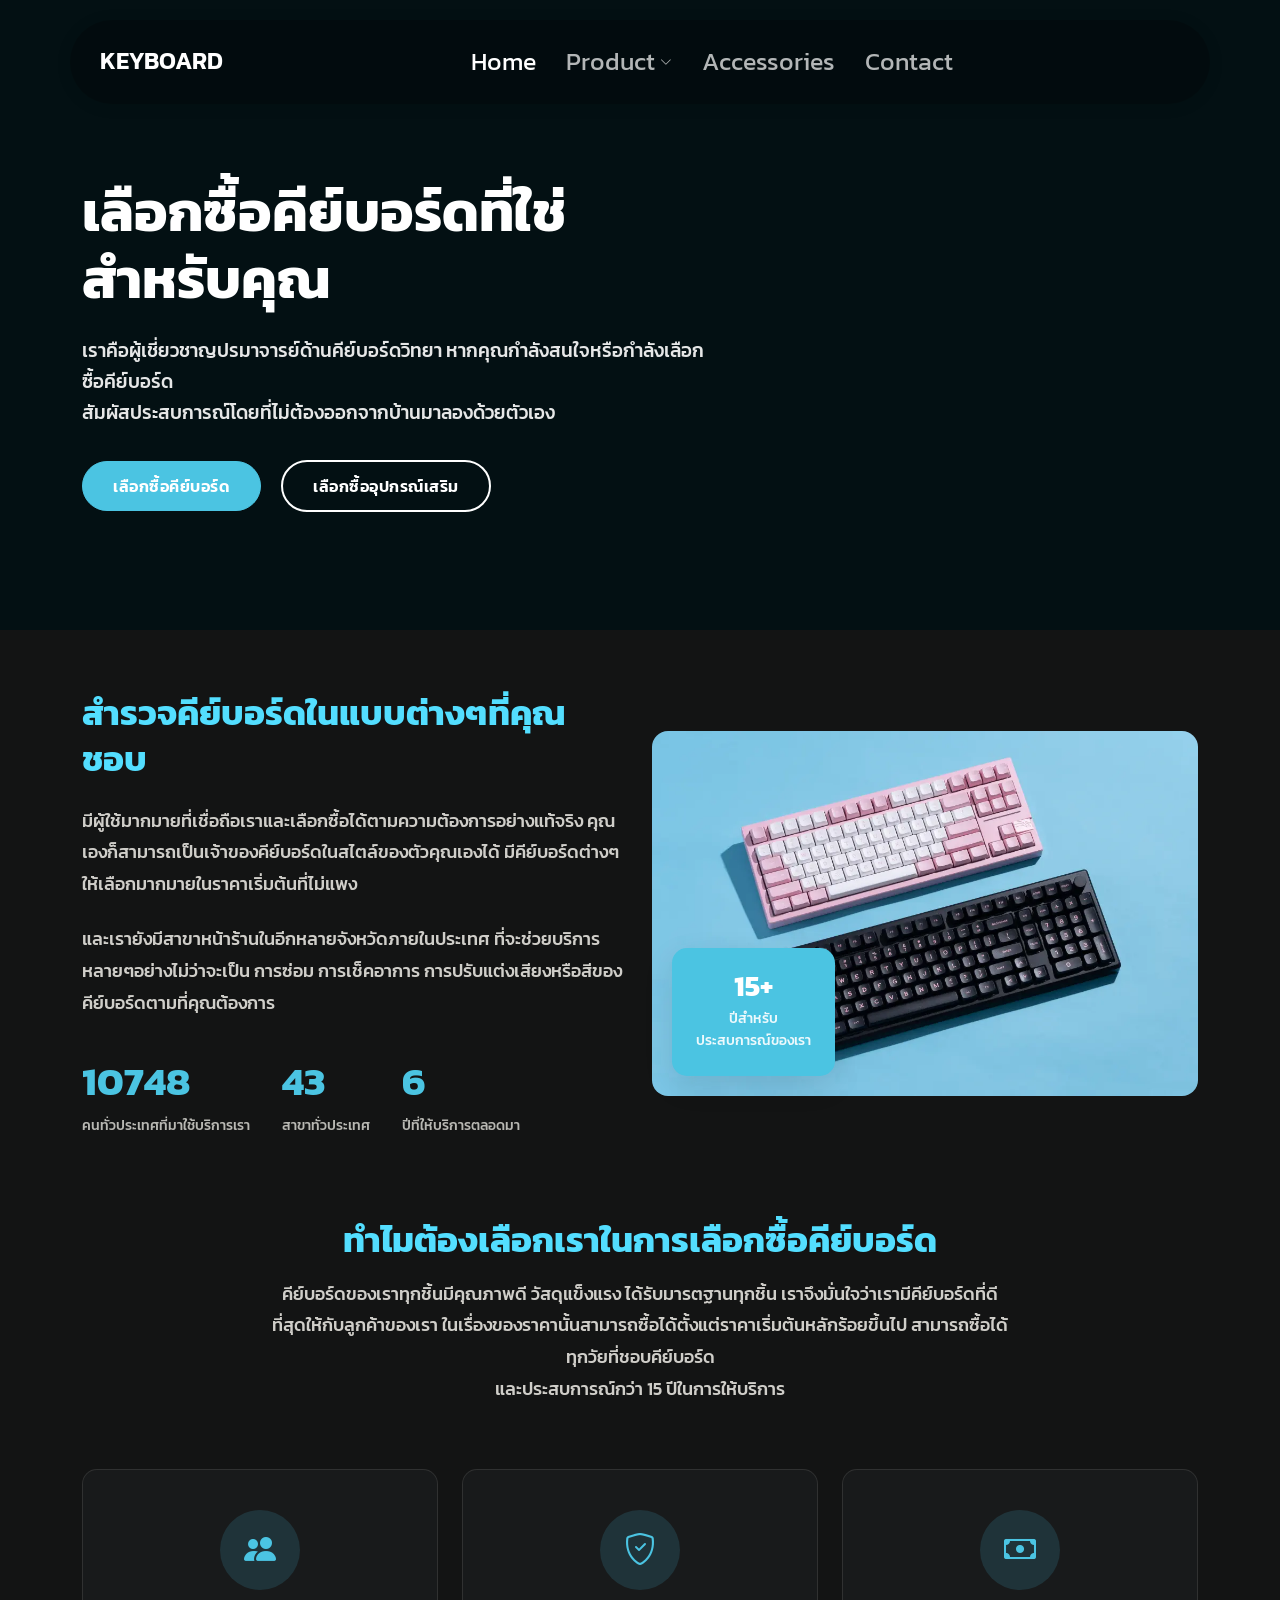
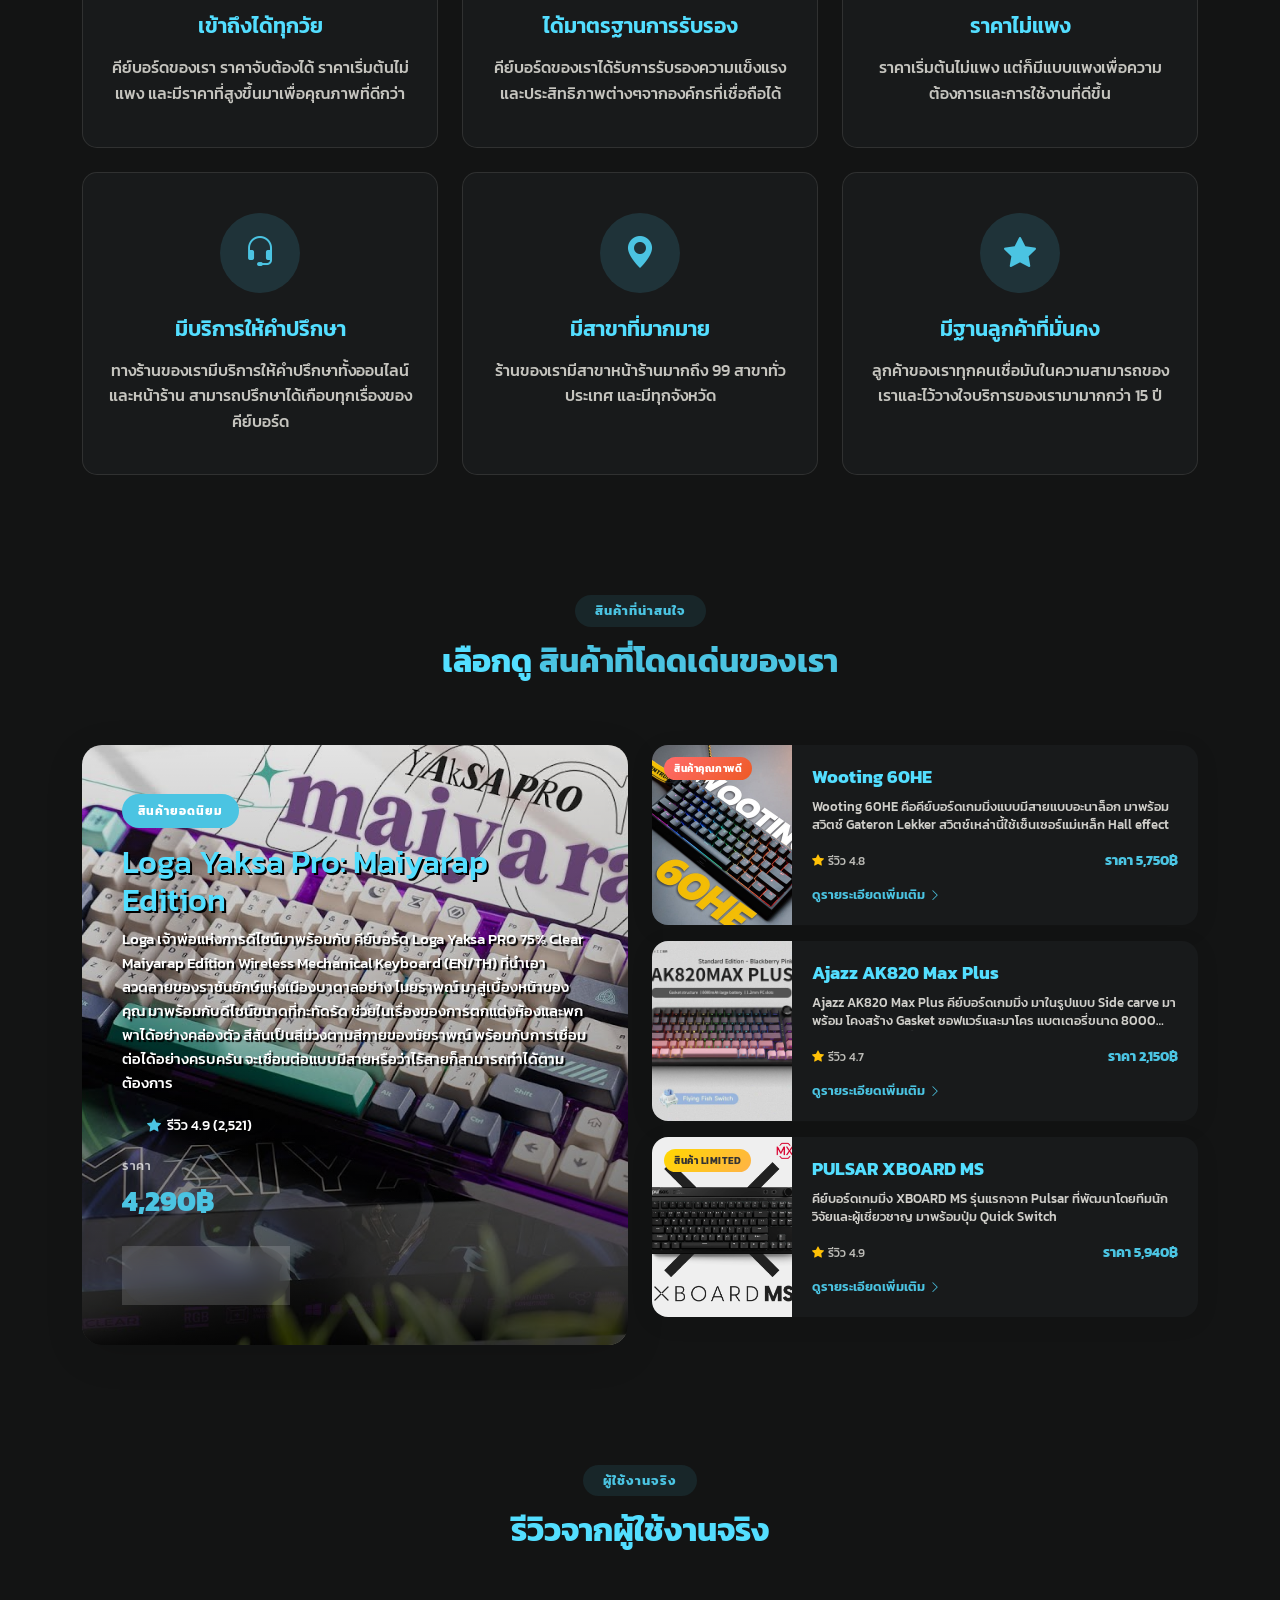
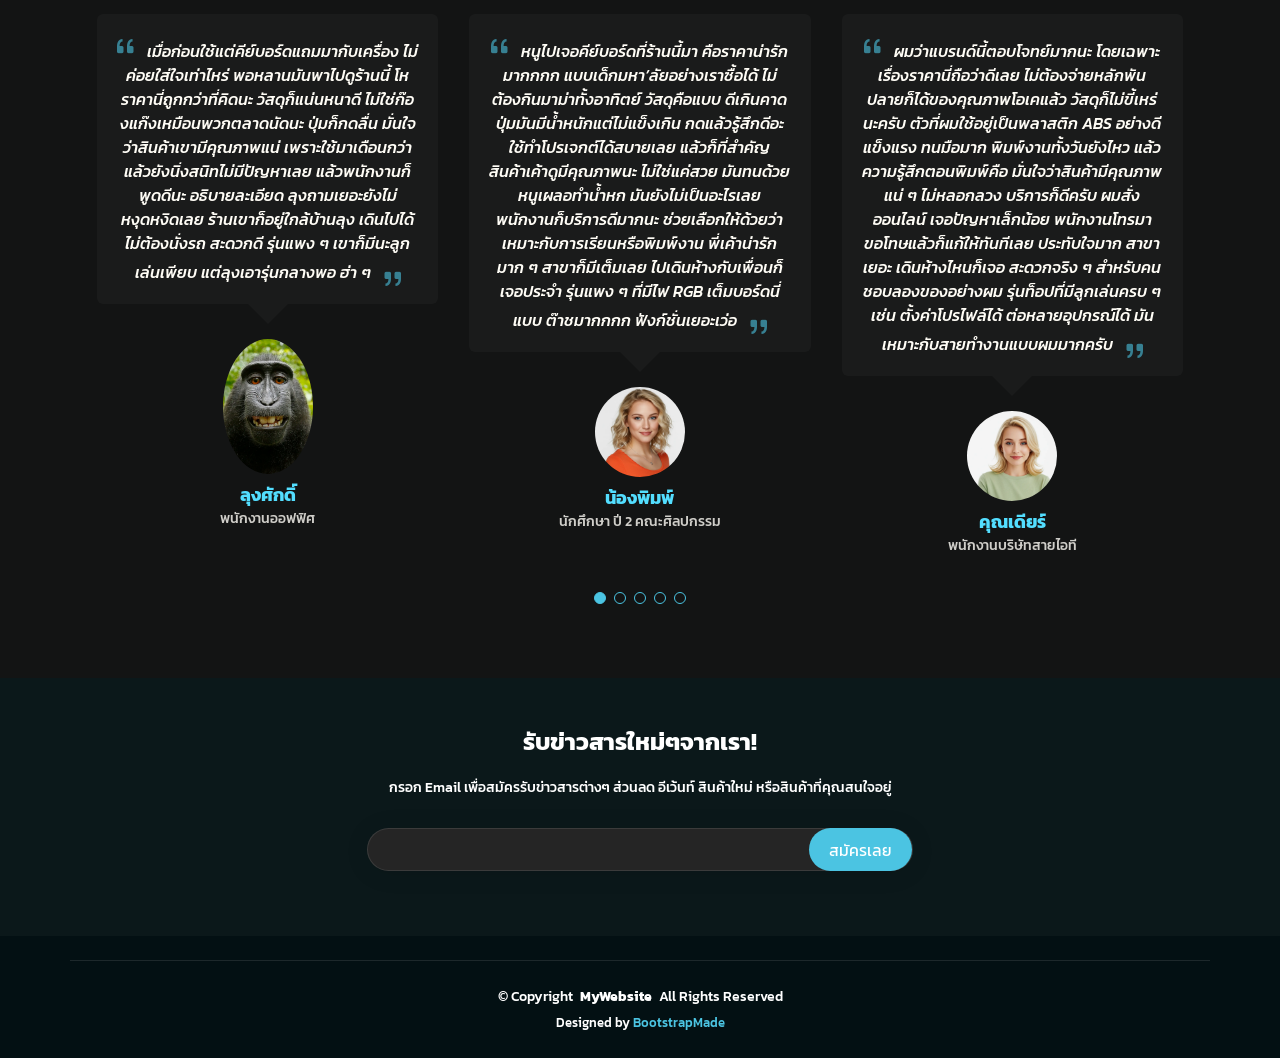
==== commit 13e6027b: "Update index.html" ====
--- a/index.html
+++ b/index.html
@@ -72,7 +72,7 @@
             </ul>
           </li>
           <li><a href="accessorie.html">Accessories</a></li>
-          <!-- <li><a href="review.html">Review</a></li> -->
+         
           <!-- <li><a href="education.html">Education</a></li> -->
           <!-- <li><a href="blog.html">Contact</a></li>  -->
           <!-- <li class="dropdown"><a href="#"><span>More Pages</span> <i class="bi bi-chevron-down toggle-dropdown"></i></a>
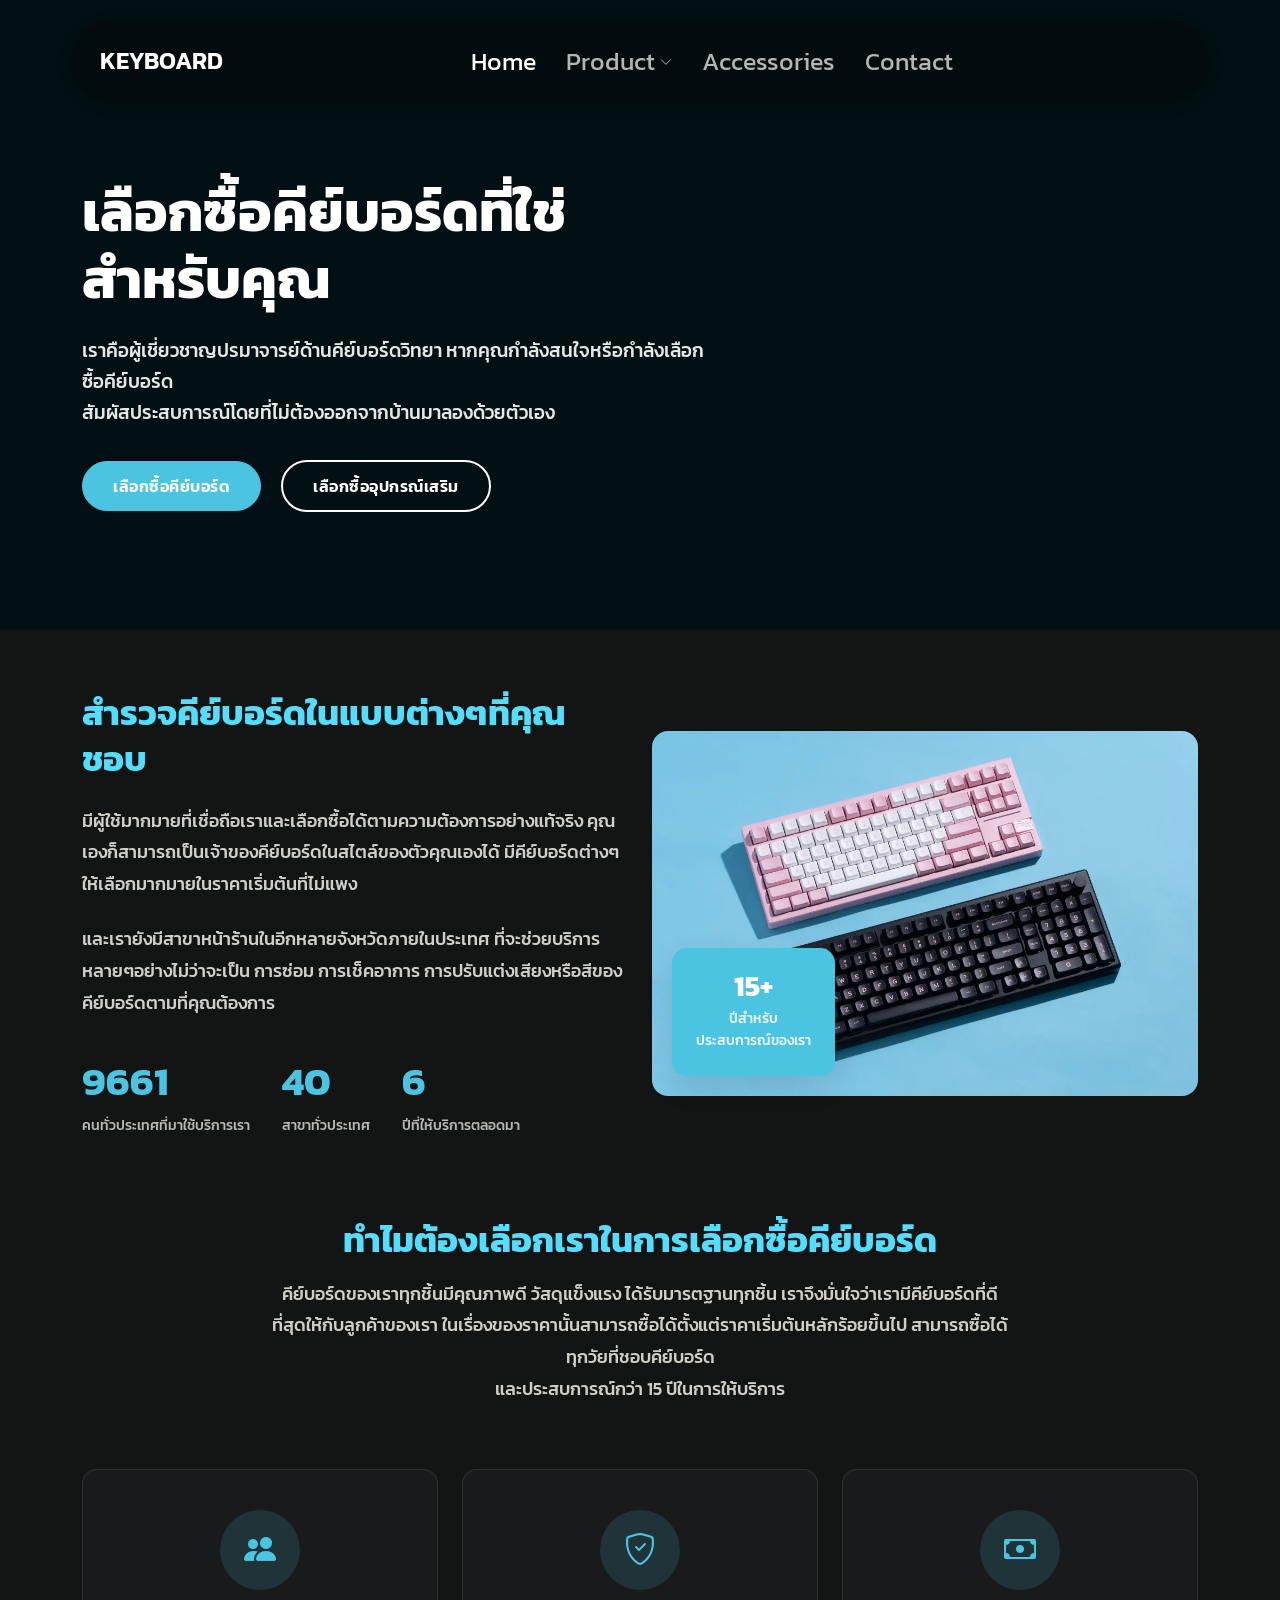
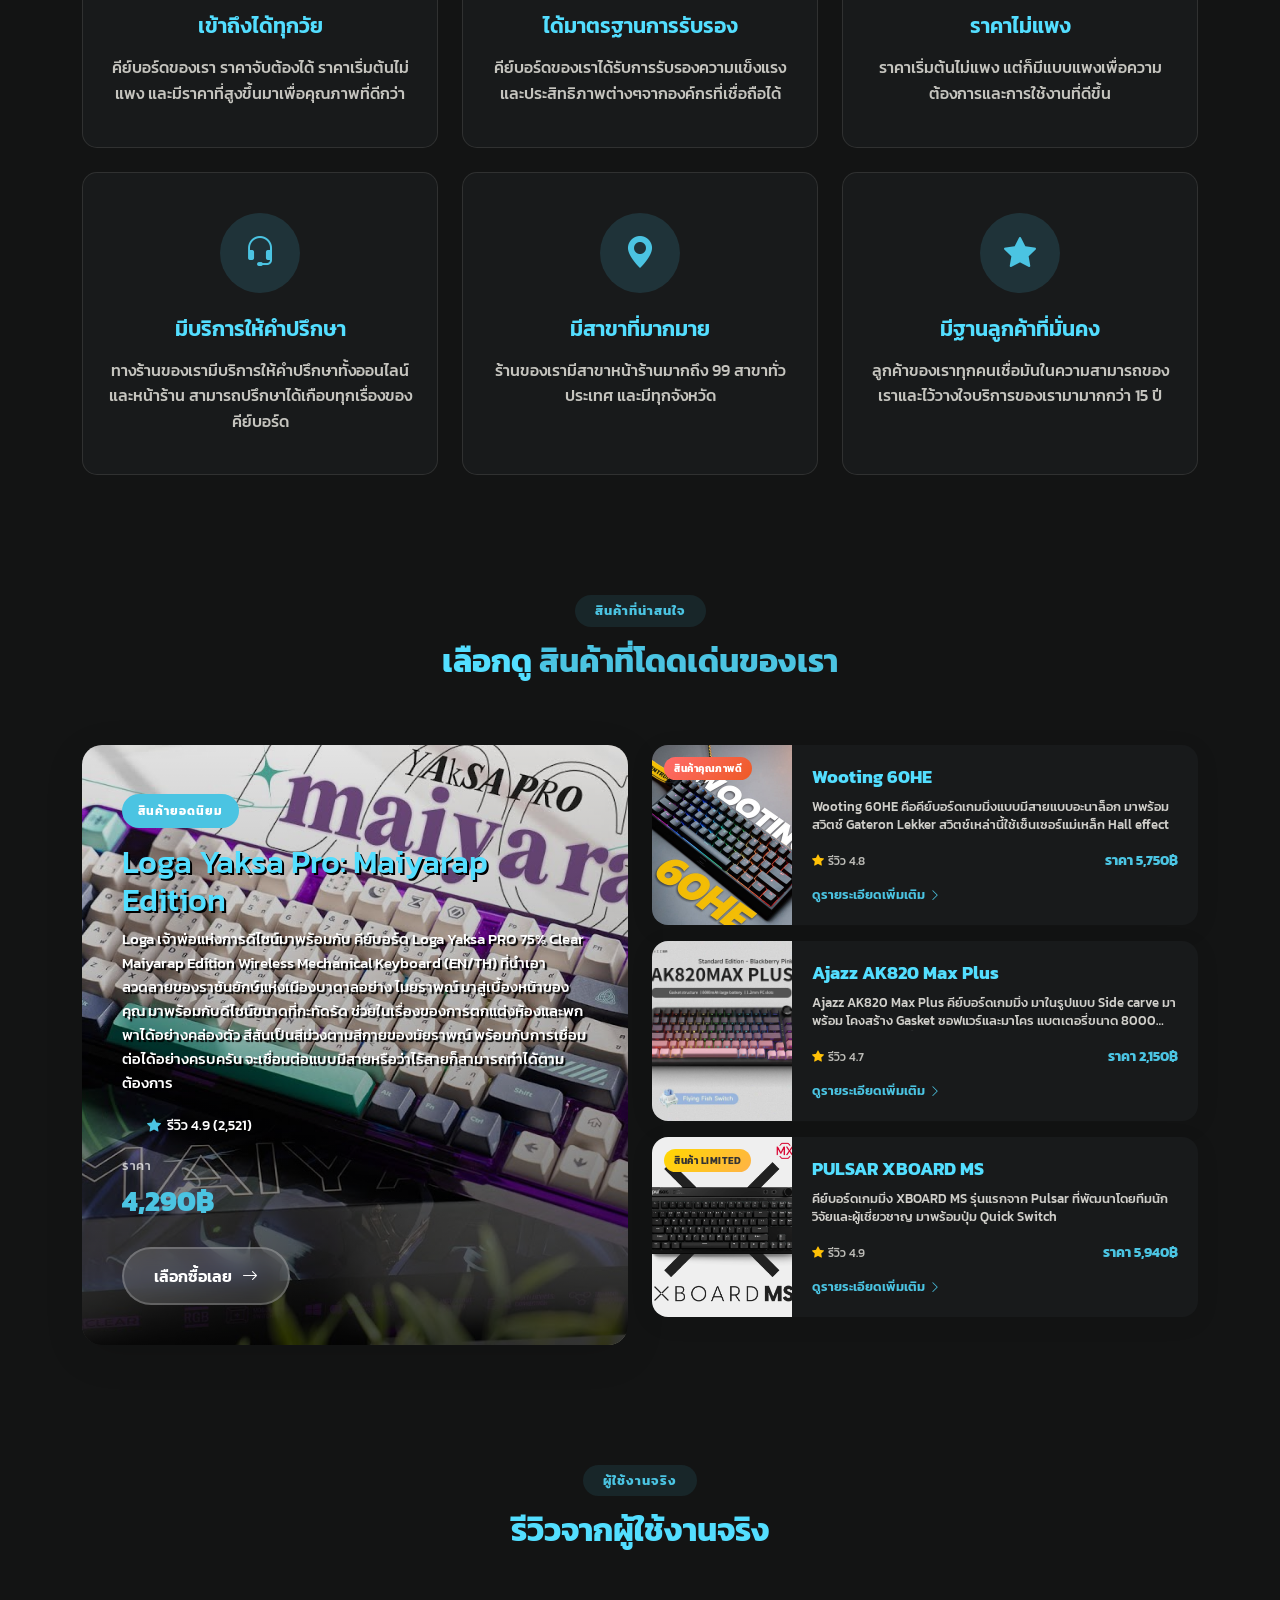
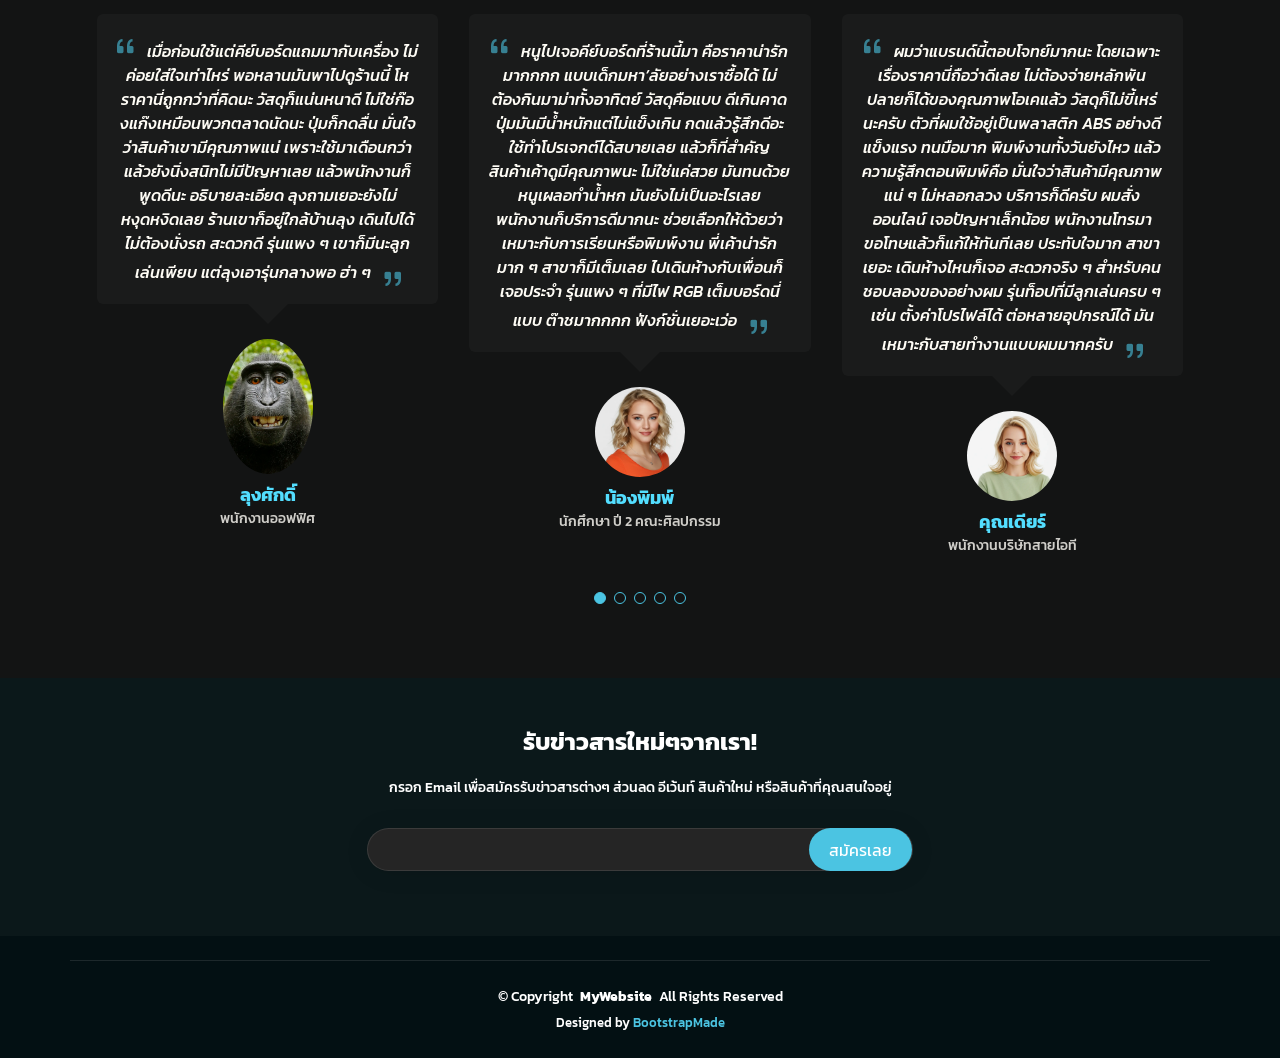
==== commit 91a8cca5: "Add files via upload" ====
--- a/index.html
+++ b/index.html
@@ -1,559 +1,559 @@
-<!DOCTYPE html>
-<html lang="en">
-
-<head>
-  <meta charset="utf-8">
-  <meta content="width=device-width, initial-scale=1.0" name="viewport">
-  <title>Index - Tour Bootstrap Template</title>
-  <meta name="description" content="">
-  <meta name="keywords" content="">
-
-  <!-- Favicons -->
-  <link href="assets/img/favicon.png" rel="icon">
-  <link href="assets/img/apple-touch-icon.png" rel="apple-touch-icon">
-
-  <!-- Fonts -->
-  
-  <link rel="preconnect" href="https://fonts.googleapis.com">
-  <link rel="preconnect" href="https://fonts.gstatic.com" crossorigin>
-  <link href="https://fonts.googleapis.com/css2?family=Kanit:ital,wght@0,100;0,200;0,300;0,400;0,500;0,600;0,700;0,800;0,900;1,100;1,200;1,300;1,400;1,500;1,600;1,700;1,800;1,900&display=swap" rel="stylesheet">
-
-
-
-  <!-- Vendor CSS Files -->
-  <link href="assets/vendor/bootstrap/css/bootstrap.min.css" rel="stylesheet">
-  <link href="assets/vendor/bootstrap-icons/bootstrap-icons.css" rel="stylesheet">
-  <link href="assets/vendor/aos/aos.css" rel="stylesheet">
-  <link href="assets/vendor/swiper/swiper-bundle.min.css" rel="stylesheet">
-  <link href="assets/vendor/glightbox/css/glightbox.min.css" rel="stylesheet">
-
-  <!-- Main CSS File -->
-  <link href="assets/css/main.css" rel="stylesheet">
-
-  <!-- =======================================================
-  * Template Name: Tour
-  * Template URL: https://bootstrapmade.com/tour-bootstrap-travel-website-template/
-  * Updated: Jul 01 2025 with Bootstrap v5.3.7
-  * Author: BootstrapMade.com
-  * License: https://bootstrapmade.com/license/
-  ======================================================== -->
-</head>
-
-<body class="index-page">
-
-  <header id="header" class="header d-flex align-items-center fixed-top">
-    <div class="header-container container-fluid container-xl position-relative d-flex align-items-center justify-content-between">
-
-      <a href="index.html" class="logo d-flex align-items-center me-auto me-xl-0">
-        <!-- Uncomment the line below if you also wish to use an image logo -->
-        <!-- <img src="assets/img/logo.webp" alt=""> -->
-        <h1 class="sitename">KEYBOARD</h1>
-      </a>
-
-      <nav id="navmenu" class="navmenu">
-        <ul>
-          <li><a href="index.html" class="active">Home</a></li>
-          <!-- <li><a href="about.html">Product</a></li> -->
-           <li class="dropdown"><a href="product.html"><span>Product</span> <i class="bi bi-chevron-down toggle-dropdown"></i></a>
-            <ul>
-              <li><a href = "product.html#loga">Loga Yaksa Pro: Maiyarap Edition</a></li>
-               <!-- <li class="dropdown"><a href="#"><span>Deep Dropdown</span> <i class="bi bi-chevron-down toggle-dropdown"></i></a>
-                <ul>
-                  <li><a href="#">Deep Dropdown 1</a></li>
-                  <li><a href="#">Deep Dropdown 2</a></li>
-                  <li><a href="#">Deep Dropdown 3</a></li>
-                  <li><a href="#">Deep Dropdown 4</a></li>
-                  <li><a href="#">Deep Dropdown 5</a></li>
-                </ul>
-              </li> -->
-              <li ><a href="product.html#wooting">Wooting 60HE</a></li>
-              <li><a href="product.html#ajazz">Ajazz AK820 Max Plus</a></li>
-              <li><a href="product.html#pulsar">PULSAR XBOARD MS</a></li>
-            </ul>
-          </li>
-          <li><a href="accessorie.html">Accessories</a></li>
-         
-          <!-- <li><a href="education.html">Education</a></li> -->
-          <!-- <li><a href="blog.html">Contact</a></li>  -->
-          <!-- <li class="dropdown"><a href="#"><span>More Pages</span> <i class="bi bi-chevron-down toggle-dropdown"></i></a>
-            <ul>
-              <li><a href="destination-details.html">Destination Details</a></li>
-              <li><a href="tour-details.html">Tour Details</a></li>
-              <li><a href="booking.html">Booking</a></li>
-              <li><a href="testimonials">Testimonials</a></li>
-              <li><a href="faq.html">Frequently Asked Questions</a></li>
-              <li><a href="blog-details.html">Blog Details</a></li>
-              <li><a href="terms.html">Terms</a></li>
-              <li><a href="privacy.html">Privacy</a></li>
-              <li><a href="404.html">404</a></li>
-            </ul>
-          </li> -->
-         
-          <li><a href="contact.html">Contact</a></li>
-        </ul>
-        <i class="mobile-nav-toggle d-xl-none bi bi-list"></i>
-      </nav>
-
-      <a class="btn-getstarted" href="destiantios.html"></a>
-
-    </div>
-  </header>
-
-  <main class="main">
-
-    <!-- Travel Hero Section -->
-    <section id="travel-hero" class="travel-hero section dark-background">
-
-      <div class="hero-background">
-        <video autoplay="" muted="" loop="">
-          <source src="assets/img/keyboard/KeyboardClip.mp4" type="video/mp4">
-        </video>
-        <div class="hero-overlay"></div>
-      </div>
-
-      <div class="container position-relative">
-        <div class="row align-items-center">
-          <div class="col-lg-7">
-            <div class="hero-text" data-aos="fade-up" data-aos-delay="100">
-              <h1 class="hero-title">เลือกซื้อคีย์บอร์ดที่ใช่<br>สำหรับคุณ</h1>
-              <p class="hero-subtitle">เราคือผู้เชี่ยวชาญปรมาจารย์ด้านคีย์บอร์ดวิทยา หากคุณกำลังสนใจหรือกำลังเลือกซื้อคีย์บอร์ด<br>สัมผัสประสบการณ์โดยที่ไม่ต้องออกจากบ้านมาลองด้วยตัวเอง </p>
-              <div class="hero-buttons">
-                <a href="product.html" class="btn btn-primary me-3">เลือกซื้อคีย์บอร์ด</a>
-                <a href="review.html" class="btn btn-outline">เลือกซื้ออุปกรณ์เสริม</a>
-              </div>
-            </div>
-          </div>
-
-          
-        </div>
-      </div>
-
-    </section><!-- /Travel Hero Section -->
-
-    <!-- Why Us Section -->
-    <section id="why-us" class="why-us section">
-
-      <div class="container" data-aos="fade-up" data-aos-delay="100">
-
-        <!-- About Us Content -->
-        <div class="row align-items-center mb-5">
-          <div class="col-lg-6" data-aos="fade-right" data-aos-delay="200">
-            <div class="content">
-              <h3>สำรวจคีย์บอร์ดในแบบต่างๆที่คุณชอบ</h3>
-              <p>   มีผู้ใช้มากมายที่เชื่อถือเราและเลือกซื้อได้ตามความต้องการอย่างแท้จริง คุณเองก็สามารถเป็นเจ้าของคีย์บอร์ดในสไตล์ของตัวคุณเองได้ มีคีย์บอร์ดต่างๆให้เลือกมากมายในราคาเริ่มต้นที่ไม่แพง</p>
-              <p>และเรายังมีสาขาหน้าร้านในอีกหลายจังหวัดภายในประเทศ ที่จะช่วยบริการหลายๆอย่างไม่ว่าจะเป็น การซ่อม การเช็คอาการ การปรับแต่งเสียงหรือสีของคีย์บอร์ดตามที่คุณต้องการ</p>
-              <div class="stats-row">
-                <div class="stat-item">
-                  <span data-purecounter-start="0" data-purecounter-end="24152" data-purecounter-duration="2" class="purecounter">0</span>
-                  <div class="stat-label">คนทั่วประเทศที่มาใช้บริการเรา</div>
-                </div>
-                <div class="stat-item">
-                  <span data-purecounter-start="0" data-purecounter-end="99" data-purecounter-duration="2" class="purecounter">0</span>
-                  <div class="stat-label">สาขาทั่วประเทศ</div>
-                </div>
-                <div class="stat-item">
-                  <span data-purecounter-start="0" data-purecounter-end="15" data-purecounter-duration="2" class="purecounter">0</span>
-                  <div class="stat-label">ปีที่ให้บริการตลอดมา</div>
-                </div>
-              </div>
-            </div>
-          </div>
-          <div class="col-lg-6" data-aos="fade-left" data-aos-delay="300">
-            <div class="about-image">
-              <img src="assets/img/keyboard/kecomp.jpg" alt="Travel Experience" class="img-fluid rounded-4">
-              <div class="experience-badge">
-                <div class="experience-number">15+</div>
-                <div class="experience-text">ปีสำหรับ<br>ประสบการณ์ของเรา</div>
-              </div>
-            </div>
-          </div>
-        </div><!-- End About Us Content -->
-
-        <!-- Why Choose Us -->
-        <div class="why-choose-section">
-          <div class="row justify-content-center">
-            <div class="col-lg-8 text-center mb-5" data-aos="fade-up" data-aos-delay="100">
-              <h3>ทำไมต้องเลือกเราในการเลือกซื้อคีย์บอร์ด</h3>
-              <p>คีย์บอร์ดของเราทุกชิ้นมีคุณภาพดี วัสดุแข็งแรง ได้รับมารตฐานทุกชิ้น เราจึงมั่นใจว่าเรามีคีย์บอร์ดที่ดีที่สุดให้กับลูกค้าของเรา ในเรื่องของราคานั้นสามารถซื้อได้ตั้งแต่ราคาเริ่มต้นหลักร้อยขึ้นไป 
-                สามารถซื้อได้ทุกวัยที่ชอบคีย์บอร์ด <br>และประสบการณ์กว่า 15 ปีในการให้บริการ</p>
-            </div>
-          </div>
-
-          <div class="row g-4">
-            <div class="col-lg-4 col-md-6" data-aos="fade-up" data-aos-delay="200">
-              <div class="feature-card">
-                <div class="feature-icon">
-                  <i class="bi bi-people-fill"></i>
-                </div>
-                <h4>เข้าถึงได้ทุกวัย</h4>
-                <p>คีย์บอร์ดของเรา ราคาจับต้องได้ ราคาเริ่มต้นไม่แพง และมีราคาที่สูงขึ้นมาเพื่อคุณภาพที่ดีกว่า</p>
-              </div>
-            </div>
-
-            <div class="col-lg-4 col-md-6" data-aos="fade-up" data-aos-delay="250">
-              <div class="feature-card">
-                <div class="feature-icon">
-                  <i class="bi bi-shield-check"></i>
-                </div>
-                <h4>ได้มาตรฐานการรับรอง</h4>
-                <p>คีย์บอร์ดของเราได้รับการรับรองความแข็งแรงและประสิทธิภาพต่างๆจากองค์กรที่เชื่อถือได้</p>
-              </div>
-            </div>
-
-            <div class="col-lg-4 col-md-6" data-aos="fade-up" data-aos-delay="300">
-              <div class="feature-card">
-                <div class="feature-icon">
-                  <i class="bi bi-cash"></i>
-                </div>
-                <h4>ราคาไม่แพง</h4>
-                <p>ราคาเริ่มต้นไม่แพง แต่ก็มีแบบแพงเพื่อความต้องการและการใช้งานที่ดีขึ้น</p>
-              </div>
-            </div>
-
-            <div class="col-lg-4 col-md-6" data-aos="fade-up" data-aos-delay="350">
-              <div class="feature-card">
-                <div class="feature-icon">
-                  <i class="bi bi-headset"></i>
-                </div>
-                <h4>มีบริการให้คำปรึกษา</h4>
-                <p>ทางร้านของเรามีบริการให้คำปรึกษาทั้งออนไลน์และหน้าร้าน สามารถปรึกษาได้เกือบทุกเรื่องของคีย์บอร์ด</p>
-              </div>
-            </div>
-
-            <div class="col-lg-4 col-md-6" data-aos="fade-up" data-aos-delay="400">
-              <div class="feature-card">
-                <div class="feature-icon">
-                  <i class="bi bi-geo-alt-fill"></i>
-                </div>
-                <h4>มีสาขาที่มากมาย</h4>
-                <p>ร้านของเรามีสาขาหน้าร้านมากถึง 99 สาขาทั่วประเทศ และมีทุกจังหวัด</p>
-              </div>
-            </div>
-
-            <div class="col-lg-4 col-md-6" data-aos="fade-up" data-aos-delay="450">
-              <div class="feature-card">
-                <div class="feature-icon">
-                  <i class="bi bi-star-fill"></i>
-                </div>
-                <h4>มีฐานลูกค้าที่มั่นคง</h4>
-                <p>ลูกค้าของเราทุกคนเชื่อมันในความสามารถของเราและไว้วางใจบริการของเรามามากกว่า 15 ปี</p>
-              </div>
-            </div>
-          </div><!-- End Features Grid -->
-        </div><!-- End Why Choose Us -->
-
-      </div>
-
-    </section><!-- /Why Us Section -->
-
-    <!-- Featured Destinations Section -->
-    <section id="featured-destinations" class="featured-destinations section">
-
-      <!-- Section Title -->
-      <div class="container section-title" data-aos="fade-up">
-        <h2>สินค้าที่น่าสนใจ</h2>
-        <div><span>เลือกดู</span> <span class="description-title">สินค้าที่โดดเด่นของเรา</span></div>
-      </div><!-- End Section Title -->
-
-      <div class="container" data-aos="fade-up" data-aos-delay="100">
-
-        <div class="row">
-
-          <div class="col-lg-6" data-aos="zoom-in" data-aos-delay="200">
-            <div class="featured-destination">
-              <div class="destination-overlay">
-                <img src="assets/img/keyboard/maxresdefault.jpg" alt="Tropical Paradise" class="img-fluid">
-                <div class="destination-info">
-                  <span class="destination-tag">สินค้ายอดนิยม</span>
-                  <h2> 
-                  
-                    Loga Yaksa Pro: Maiyarap Edition
-                    
-                  </h2>
-                
-                  <p class="description">Loga เจ้าพ่อแห่งการดีไซน์มาพร้อมกับ คีย์บอร์ด Loga Yaksa PRO 75% Clear Maiyarap Edition Wireless Mechanical Keyboard (EN/TH) ที่นำเอาลวดลายของราชันยักษ์แห่งเมืองบาดาลอย่าง ไมยราพณ์ มาสู่เบื้องหน้าของคุณ มาพร้อมกับดีไซน์ขนาดที่กะทัดรัด ช่วยในเรื่องของการตกแต่งห้องและพกพาได้อย่างคล่องตัว สีสันเป็นสีม่วงตามสีกายของมัยราพณ์ พร้อมกับการเชื่อมต่อได้อย่างครบครัน จะเชื่อมต่อแบบมีสายหรือว่าไร้สายก็สามารถทำได้ตามต้องการ</p>
-                  <div class="destination-meta">
-                    <div class="tours-count">
-                      
-                      <span></span>
-                    </div>
-                    <div class="rating">
-                      <i class="bi bi-star-fill"></i>
-                      <span>รีวิว 4.9 (2,521)</span>
-                    </div>
-                  </div>
-                  <div class="price-info">
-                    <span class="starting-from">ราคา</span>
-                    <span class="amount">4,290฿</span>
-                  </div>
-                  <a href="product.html#loga" class="explore-btn">
-                    <span>เลือกซื้อเลย</span>
-                    <i class="bi bi-arrow-right"></i>
-                  </a>
-                </div>
-              </div>
-            </div>
-          </div>
-
-          <div class="col-lg-6">
-            <div class="row g-3">
-
-              <div class="col-12" data-aos="fade-left" data-aos-delay="300">
-                <div class="compact-destination">
-                  <div class="destination-image">
-                    <img src="assets/img/keyboard/wootingHE60.jpg" alt="Mountain Adventure" class="img-fluid">
-                    <div class="badge-offer">สินค้าคุณภาพดี</div>
-                  </div>
-                  <div class="destination-details">
-                    <h4>Wooting 60HE</h4>
-                   
-                    <p class="brief">Wooting 60HE คือคีย์บอร์ดเกมมิ่งแบบมีสายแบบอะนาล็อก มาพร้อมสวิตช์ Gateron Lekker สวิตช์เหล่านี้ใช้เซ็นเซอร์แม่เหล็ก Hall effect </p>
-                    <div class="stats-row">
-                      
-                      <span class="rating"><i class="bi bi-star-fill"></i> รีวิว 4.8</span>
-                      <span class="price">ราคา 5,750฿</span>
-                    </div>
-                    <a href="product.html#wooting" class="quick-link">ดูรายระเอียดเพิ่มเติม <i class="bi bi-chevron-right"></i></a>
-                  </div>
-                </div>
-              </div>
-
-              <div class="col-12" data-aos="fade-left" data-aos-delay="400">
-                <div class="compact-destination">
-                  <div class="destination-image">
-                    <img src="assets/img/keyboard/ajazz_ajazz_ak820.jpg" alt="Cultural Heritage" class="img-fluid">
-                  </div>
-                  <div class="destination-details">
-                    <h4>Ajazz AK820 Max Plus</h4>
-                    
-                    <p class="brief">Ajazz AK820 Max Plus คีย์บอร์ดเกมมิ่ง  มาในรูปแบบ Side carve มาพร้อม โคงสร้าง Gasket ซอฟแวร์และมาโคร แบตเตอรี่ขนาด 8000 Mah รองรับสวิตซ์ทั้ง 3 PIN และ 5 </p>
-                    <div class="stats-row">
-                     
-                      <span class="rating"><i class="bi bi-star-fill"></i> รีวิว 4.7</span>
-                      <span class="price">ราคา 2,150฿</span>
-                    </div>
-                    <a href="product.html#ajazz" class="quick-link">ดูรายระเอียดเพิ่มเติม <i class="bi bi-chevron-right"></i></a>
-                  </div>
-                </div>
-              </div>
-
-              <div class="col-12" data-aos="fade-left" data-aos-delay="500">
-                <div class="compact-destination">
-                  <div class="destination-image">
-                    <img src="assets/img/keyboard/xboardMS-title-01.jpg" alt="Safari Experience" class="img-fluid">
-                    <div class="badge-offer limited">สินค้า Limited</div>
-                  </div>
-                  <div class="destination-details">
-                    <h4>PULSAR XBOARD MS</h4>
-                    
-                    <p class="brief">คีย์บอร์ดเกมมิ่ง XBOARD MS รุ่นแรกจาก Pulsar ที่พัฒนาโดยทีมนักวิจัยและผู้เชี่ยวชาญ มาพร้อมปุ่ม Quick Switch </p>
-                    <div class="stats-row">
-                      
-                      <span class="rating"><i class="bi bi-star-fill"></i> รีวิว 4.9</span>
-                      <span class="price">ราคา 5,940฿</span>
-                    </div>
-                    <a href="product.html#pulsar" class="quick-link">ดูรายระเอียดเพิ่มเติม <i class="bi bi-chevron-right"></i></a>
-                  </div>
-                </div>
-              </div>
-
-            </div>
-          </div>
-
-        </div>
-
-      </div>
-
-    </section><!-- /Featured Destinations Section -->
-
-    <!-- Featured Tours Section -->
-    
-
-    <!-- Testimonials Home Section -->
-    <section id="testimonials-home" class="testimonials-home section">
-
-      <!-- Section Title -->
-      <div class="container section-title" data-aos="fade-up">
-        <h2>ผู้ใช้งานจริง</h2>
-        <div><span>รีวิวจากผู้ใช้งานจริง</span> <span class="description-title"></span></div>
-      </div><!-- End Section Title -->
-
-      <div class="container" data-aos="fade-up" data-aos-delay="100">
-
-        <div class="swiper init-swiper">
-          <script type="application/json" class="swiper-config">
-            {
-              "loop": true,
-              "speed": 600,
-              "autoplay": {
-                "delay": 5000
-              },
-              "slidesPerView": "auto",
-              "pagination": {
-                "el": ".swiper-pagination",
-                "type": "bullets",
-                "clickable": true
-              },
-              "breakpoints": {
-                "320": {
-                  "slidesPerView": 1,
-                  "spaceBetween": 40
-                },
-                "1200": {
-                  "slidesPerView": 3,
-                  "spaceBetween": 1
-                }
-              }
-            }
-          </script>
-          <div class="swiper-wrapper">
-
-            <div class="swiper-slide">
-              <div class="testimonial-item">
-                <p>
-                  <i class="bi bi-quote quote-icon-left"></i>
-                  <span>เมื่อก่อนใช้แต่คีย์บอร์ดแถมมากับเครื่อง ไม่ค่อยใส่ใจเท่าไหร่ พอหลานมันพาไปดูร้านนี้ โห ราคานี่ถูกกว่าที่คิดนะ 
-                    วัสดุก็แน่นหนาดี ไม่ใช่ก๊องแก๊งเหมือนพวกตลาดนัดนะ ปุ่มก็กดลื่น มั่นใจว่าสินค้าเขามีคุณภาพแน่ 
-                    เพราะใช้มาเดือนกว่าแล้วยังนิ่งสนิทไม่มีปัญหาเลย แล้วพนักงานก็พูดดีนะ อธิบายละเอียด ลุงถามเยอะยังไม่หงุดหงิดเลย 
-                    ร้านเขาก็อยู่ใกล้บ้านลุง เดินไปได้ ไม่ต้องนั่งรถ สะดวกดี รุ่นแพง ๆ เขาก็มีนะลูกเล่นเพียบ แต่ลุงเอารุ่นกลางพอ ฮ่า ๆ</span>
-                  <i class="bi bi-quote quote-icon-right"></i>
-                </p>
-                <img src="assets/img/person/Monkey-Selfie.jpg" class="testimonial-img" alt="">
-                <h3>ลุงศักดิ์</h3>
-                <h4>พนักงานออฟฟิศ</h4>
-              </div>
-            </div><!-- End testimonial item -->
-
-            <div class="swiper-slide">
-              <div class="testimonial-item">
-                <p>
-                  <i class="bi bi-quote quote-icon-left"></i>
-                  <span>หนูไปเจอคีย์บอร์ดที่ร้านนี้มา คือราคาน่ารักมากกกก แบบเด็กมหา’ลัยอย่างเราซื้อได้ 
-                    ไม่ต้องกินมาม่าทั้งอาทิตย์ วัสดุคือแบบ ดีเกินคาด ปุ่มมันมีน้ำหนักแต่ไม่แข็งเกิน กดแล้วรู้สึกดีอะ 
-                    ใช้ทำโปรเจกต์ได้สบายเลย แล้วก็ที่สำคัญ สินค้าเค้าดูมีคุณภาพนะ ไม่ใช่แค่สวย มันทนด้วย หนูเผลอทำน้ำหก 
-                    มันยังไม่เป็นอะไรเลย พนักงานก็บริการดีมากนะ ช่วยเลือกให้ด้วยว่าเหมาะกับการเรียนหรือพิมพ์งาน พี่เค้าน่ารักมาก ๆ
-                     สาขาก็มีเต็มเลย ไปเดินห้างกับเพื่อนก็เจอประจำ รุ่นแพง ๆ ที่มีไฟ RGB เต็มบอร์ดนี่แบบ ต๊าชมากกกก ฟังก์ชั่นเยอะเว่อ</span>
-                  <i class="bi bi-quote quote-icon-right"></i>
-                </p>
-                <img src="assets/img/person/person-f-5.webp" class="testimonial-img" alt="">
-                <h3>น้องพิมพ์</h3>
-                <h4>นักศึกษา ปี 2 คณะศิลปกรรม</h4>
-              </div>
-            </div><!-- End testimonial item -->
-
-            <div class="swiper-slide">
-              <div class="testimonial-item">
-                <p>
-                  <i class="bi bi-quote quote-icon-left"></i>
-                  <span>ผมว่าแบรนด์นี้ตอบโจทย์มากนะ โดยเฉพาะเรื่องราคานี่ถือว่าดีเลย ไม่ต้องจ่ายหลักพันปลายก็ได้ของคุณภาพโอเคแล้ว 
-                    วัสดุก็ไม่ขี้เหร่นะครับ ตัวที่ผมใช้อยู่เป็นพลาสติก ABS อย่างดี แข็งแรง ทนมือมาก พิมพ์งานทั้งวันยังไหว แล้วความรู้สึกตอนพิมพ์คือ มั่นใจว่าสินค้ามีคุณภาพแน่ ๆ ไม่หลอกลวง บริการก็ดีครับ ผมสั่งออนไลน์ เจอปัญหาเล็กน้อย พนักงานโทรมาขอโทษแล้วก็แก้ให้ทันทีเลย ประทับใจมาก สาขาเยอะ เดินห้างไหนก็เจอ สะดวกจริง ๆ สำหรับคนชอบลองของอย่างผม
-                     รุ่นท็อปที่มีลูกเล่นครบ ๆ เช่น ตั้งค่าโปรไฟล์ได้ ต่อหลายอุปกรณ์ได้ มันเหมาะกับสายทำงานแบบผมมากครับ</span>
-                  <i class="bi bi-quote quote-icon-right"></i>
-                </p>
-                <img src="assets/img/person/person-f-12.webp" class="testimonial-img" alt="">
-                <h3>คุณเดียร์</h3>
-                <h4>พนักงานบริษัทสายไอที</h4>
-              </div>
-            </div><!-- End testimonial item -->
-
-            <div class="swiper-slide">
-              <div class="testimonial-item">
-                <p>
-                  <i class="bi bi-quote quote-icon-left"></i>
-                  <span>คือปกติจะสั่งของเข้าร้านที่มันไม่แพงมากอยู่แล้ว รุ่นนี้ราคาโอเคเลย ไม่บวกต้นทุนลูกค้าเยอะ แต่ได้ของที่วัสดุแข็งแรง 
-                    พอจับ ๆ ดูแล้วรู้เลยว่ามันไม่ใช่ของถูก ๆ พังง่ายนะ แล้วพอเอามาลองใช้เองก่อนสั่งเพิ่ม อื้ม...คุณภาพดีจริง ปุ่มไม่หลวม 
-                    เสียงไม่ดัง ลูกค้าใช้แล้วก็ไม่เคลมกลับเลย บริการจากบริษัทก็โอเค สั่งเยอะ ๆ เค้าก็ให้ส่วนลด แถมตอบไว สาขาก็มีเยอะ ลูกค้าต่างจังหวัดยังบอกว่าเคยเห็นแบรนด์นี้ 
-                    รุ่นแพง ๆ เค้าก็มีสำหรับพวกเกมเมอร์หรือดีไซเนอร์ มีฟีเจอร์จัดเต็ม หน้าร้านเราก็เอามาบางตัวเพื่อโชว์ไว้ด้วยค่ะ</span>
-                  <i class="bi bi-quote quote-icon-right"></i>
-                </p>
-                <img src="assets/img/person/person-f-7.webp" class="testimonial-img" alt="">
-                <h3>คุณจอย</h3>
-                <h4>เจ้าของร้านเครื่องเขียน</h4>
-              </div>
-            </div><!-- End testimonial item -->
-
-            <div class="swiper-slide">
-              <div class="testimonial-item">
-                <p>
-                  <i class="bi bi-quote quote-icon-left"></i>
-                  <span>ผมไปซื้อคีย์บอร์ดกับแม่ คือดูมาหลายร้านแล้วอันนี้ราคาคุ้มสุด แม่ยังบอกเลยว่าไม่แพงเท่าไหร่ วัสดุมันดีมากอะ แบบไม่เหมือนของที่เคยใช้เลย 
-                    ตัวบอดี้มันแข็งแรง กดแล้วแน่นมาก แล้วพอเล่นเกมคือ โคตรลื่น คุณภาพผมให้เต็มสิบเลย ไม่มีปัญหา ghosting ด้วย แถมพนักงานในร้านก็ใจดี พูดแบบเพื่อนอะ ไม่ได้พยายามขายอย่างเดียว
-                     สาขาก็เจอบ่อยมากครับ ในห้างใกล้บ้านก็มี ผมลองรุ่นท็อปของร้านด้วยนะ ไฟโคตรอลังการ ตั้งมาโครได้อีก ชอบมาก แต่ขอแม่ไม่ผ่าน ฮ่า ๆ</span>
-                  <i class="bi bi-quote quote-icon-right"></i>
-                </p>
-                <img src="assets/img/person/person-m-13.webp" class="testimonial-img" alt="">
-                <h3>คุณภีม</h3>
-                <h4>ดีไซน์เนอร์</h4>
-              </div>
-            </div><!-- End testimonial item -->
-
-          </div>
-          <div class="swiper-pagination"></div>
-        </div>
-
-      </div>
-
-    </section><!-- /Testimonials Home Section -->
-
-    
-
-  </main>
-
-  <footer id="footer" class="footer position-relative dark-background">
-
-    <div class="footer-newsletter">
-      <div class="container">
-        <div class="row justify-content-center text-center">
-          <div class="col-lg-6">
-            <h4>รับข่าวสารใหม่ๆจากเรา!</h4>
-            <p>กรอก Email เพื่อสมัครรับข่าวสารต่างๆ ส่วนลด อีเว้นท์ สินค้าใหม่ หรือสินค้าที่คุณสนใจอยู่</p>
-            <form action="forms/newsletter.php" method="post" class="php-email-form">
-              <div class="newsletter-form"><input type="email" name="email"><input type="submit" value="สมัครเลย"></div>
-              <div class="loading">Loading</div>
-              <div class="error-message"></div>
-              <div class="sent-message">Your subscription request has been sent. Thank you!</div>
-            </form>
-          </div>
-        </div>
-      </div>
-    </div>
-
-    
-
-      
-
-    <div class="container copyright text-center mt-4">
-      <p>© <span>Copyright</span> <strong class="px-1 sitename">MyWebsite</strong> <span>All Rights Reserved</span></p>
-      <div class="credits">
-        <!-- All the links in the footer should remain intact. -->
-        <!-- You can delete the links only if you've purchased the pro version. -->
-        <!-- Licensing information: https://bootstrapmade.com/license/ -->
-        <!-- Purchase the pro version with working PHP/AJAX contact form: [buy-url] -->
-        Designed by <a href="https://bootstrapmade.com/">BootstrapMade</a>
-      </div>
-    </div>
-
-  </footer>
-
-  <!-- Scroll Top -->
-  <a href="#" id="scroll-top" class="scroll-top d-flex align-items-center justify-content-center"><i class="bi bi-arrow-up-short"></i></a>
-
-  <!-- Preloader -->
-  <div id="preloader"></div>
-
-  <!-- Vendor JS Files -->
-  <script src="assets/vendor/bootstrap/js/bootstrap.bundle.min.js"></script>
-  <script src="assets/vendor/php-email-form/validate.js"></script>
-  <script src="assets/vendor/aos/aos.js"></script>
-  <script src="assets/vendor/purecounter/purecounter_vanilla.js"></script>
-  <script src="assets/vendor/swiper/swiper-bundle.min.js"></script>
-  <script src="assets/vendor/isotope-layout/isotope.pkgd.min.js"></script>
-  <script src="assets/vendor/imagesloaded/imagesloaded.pkgd.min.js"></script>
-  <script src="assets/vendor/glightbox/js/glightbox.min.js"></script>
-
-  <!-- Main JS File -->
-  <script src="assets/js/main.js"></script>
-
-</body>
-
+<!DOCTYPE html>
+<html lang="en">
+
+<head>
+  <meta charset="utf-8">
+  <meta content="width=device-width, initial-scale=1.0" name="viewport">
+  <title>Index - Tour Bootstrap Template</title>
+  <meta name="description" content="">
+  <meta name="keywords" content="">
+
+  <!-- Favicons -->
+  <link href="assets/img/favicon.png" rel="icon">
+  <link href="assets/img/apple-touch-icon.png" rel="apple-touch-icon">
+
+  <!-- Fonts -->
+  
+  <link rel="preconnect" href="https://fonts.googleapis.com">
+  <link rel="preconnect" href="https://fonts.gstatic.com" crossorigin>
+  <link href="https://fonts.googleapis.com/css2?family=Kanit:ital,wght@0,100;0,200;0,300;0,400;0,500;0,600;0,700;0,800;0,900;1,100;1,200;1,300;1,400;1,500;1,600;1,700;1,800;1,900&display=swap" rel="stylesheet">
+
+
+
+  <!-- Vendor CSS Files -->
+  <link href="assets/vendor/bootstrap/css/bootstrap.min.css" rel="stylesheet">
+  <link href="assets/vendor/bootstrap-icons/bootstrap-icons.css" rel="stylesheet">
+  <link href="assets/vendor/aos/aos.css" rel="stylesheet">
+  <link href="assets/vendor/swiper/swiper-bundle.min.css" rel="stylesheet">
+  <link href="assets/vendor/glightbox/css/glightbox.min.css" rel="stylesheet">
+
+  <!-- Main CSS File -->
+  <link href="assets/css/main.css" rel="stylesheet">
+
+  <!-- =======================================================
+  * Template Name: Tour
+  * Template URL: https://bootstrapmade.com/tour-bootstrap-travel-website-template/
+  * Updated: Jul 01 2025 with Bootstrap v5.3.7
+  * Author: BootstrapMade.com
+  * License: https://bootstrapmade.com/license/
+  ======================================================== -->
+</head>
+
+<body class="index-page">
+
+  <header id="header" class="header d-flex align-items-center fixed-top">
+    <div class="header-container container-fluid container-xl position-relative d-flex align-items-center justify-content-between">
+
+      <a href="index.html" class="logo d-flex align-items-center me-auto me-xl-0">
+        <!-- Uncomment the line below if you also wish to use an image logo -->
+        <!-- <img src="assets/img/logo.webp" alt=""> -->
+        <h1 class="sitename">KEYBOARD</h1>
+      </a>
+
+      <nav id="navmenu" class="navmenu">
+        <ul>
+          <li><a href="index.html" class="active">Home</a></li>
+          <!-- <li><a href="about.html">Product</a></li> -->
+           <li class="dropdown"><a href="product.html"><span>Product</span> <i class="bi bi-chevron-down toggle-dropdown"></i></a>
+            <ul>
+              <li><a href = "product.html#loga">Loga Yaksa Pro: Maiyarap Edition</a></li>
+               <!-- <li class="dropdown"><a href="#"><span>Deep Dropdown</span> <i class="bi bi-chevron-down toggle-dropdown"></i></a>
+                <ul>
+                  <li><a href="#">Deep Dropdown 1</a></li>
+                  <li><a href="#">Deep Dropdown 2</a></li>
+                  <li><a href="#">Deep Dropdown 3</a></li>
+                  <li><a href="#">Deep Dropdown 4</a></li>
+                  <li><a href="#">Deep Dropdown 5</a></li>
+                </ul>
+              </li> -->
+              <li ><a href="product.html#wooting">Wooting 60HE</a></li>
+              <li><a href="product.html#ajazz">Ajazz AK820 Max Plus</a></li>
+              <li><a href="product.html#pulsar">PULSAR XBOARD MS</a></li>
+            </ul>
+          </li>
+          <li><a href="accessorie.html">Accessories</a></li>
+         
+          <!-- <li><a href="education.html">Education</a></li> -->
+          <!-- <li><a href="blog.html">Contact</a></li>  -->
+          <!-- <li class="dropdown"><a href="#"><span>More Pages</span> <i class="bi bi-chevron-down toggle-dropdown"></i></a>
+            <ul>
+              <li><a href="destination-details.html">Destination Details</a></li>
+              <li><a href="tour-details.html">Tour Details</a></li>
+              <li><a href="booking.html">Booking</a></li>
+              <li><a href="testimonials">Testimonials</a></li>
+              <li><a href="faq.html">Frequently Asked Questions</a></li>
+              <li><a href="blog-details.html">Blog Details</a></li>
+              <li><a href="terms.html">Terms</a></li>
+              <li><a href="privacy.html">Privacy</a></li>
+              <li><a href="404.html">404</a></li>
+            </ul>
+          </li> -->
+         
+          <li><a href="contact.html">Contact</a></li>
+        </ul>
+        <i class="mobile-nav-toggle d-xl-none bi bi-list"></i>
+      </nav>
+
+      <a class="btn-getstarted" href="destiantios.html"></a>
+
+    </div>
+  </header>
+
+  <main class="main">
+
+    <!-- Travel Hero Section -->
+    <section id="travel-hero" class="travel-hero section dark-background">
+
+      <div class="hero-background">
+        <video autoplay="" muted="" loop="">
+          <source src="assets/img/keyboard/KeyboardClip.mp4" type="video/mp4">
+        </video>
+        <div class="hero-overlay"></div>
+      </div>
+
+      <div class="container position-relative">
+        <div class="row align-items-center">
+          <div class="col-lg-7">
+            <div class="hero-text" data-aos="fade-up" data-aos-delay="100">
+              <h1 class="hero-title">เลือกซื้อคีย์บอร์ดที่ใช่<br>สำหรับคุณ</h1>
+              <p class="hero-subtitle">เราคือผู้เชี่ยวชาญปรมาจารย์ด้านคีย์บอร์ดวิทยา หากคุณกำลังสนใจหรือกำลังเลือกซื้อคีย์บอร์ด<br>สัมผัสประสบการณ์โดยที่ไม่ต้องออกจากบ้านมาลองด้วยตัวเอง </p>
+              <div class="hero-buttons">
+                <a href="product.html" class="btn btn-primary me-3">เลือกซื้อคีย์บอร์ด</a>
+                <a href="review.html" class="btn btn-outline">เลือกซื้ออุปกรณ์เสริม</a>
+              </div>
+            </div>
+          </div>
+
+          
+        </div>
+      </div>
+
+    </section><!-- /Travel Hero Section -->
+
+    <!-- Why Us Section -->
+    <section id="why-us" class="why-us section">
+
+      <div class="container" data-aos="fade-up" data-aos-delay="100">
+
+        <!-- About Us Content -->
+        <div class="row align-items-center mb-5">
+          <div class="col-lg-6" data-aos="fade-right" data-aos-delay="200">
+            <div class="content">
+              <h3>สำรวจคีย์บอร์ดในแบบต่างๆที่คุณชอบ</h3>
+              <p>   มีผู้ใช้มากมายที่เชื่อถือเราและเลือกซื้อได้ตามความต้องการอย่างแท้จริง คุณเองก็สามารถเป็นเจ้าของคีย์บอร์ดในสไตล์ของตัวคุณเองได้ มีคีย์บอร์ดต่างๆให้เลือกมากมายในราคาเริ่มต้นที่ไม่แพง</p>
+              <p>และเรายังมีสาขาหน้าร้านในอีกหลายจังหวัดภายในประเทศ ที่จะช่วยบริการหลายๆอย่างไม่ว่าจะเป็น การซ่อม การเช็คอาการ การปรับแต่งเสียงหรือสีของคีย์บอร์ดตามที่คุณต้องการ</p>
+              <div class="stats-row">
+                <div class="stat-item">
+                  <span data-purecounter-start="0" data-purecounter-end="24152" data-purecounter-duration="2" class="purecounter">0</span>
+                  <div class="stat-label">คนทั่วประเทศที่มาใช้บริการเรา</div>
+                </div>
+                <div class="stat-item">
+                  <span data-purecounter-start="0" data-purecounter-end="99" data-purecounter-duration="2" class="purecounter">0</span>
+                  <div class="stat-label">สาขาทั่วประเทศ</div>
+                </div>
+                <div class="stat-item">
+                  <span data-purecounter-start="0" data-purecounter-end="15" data-purecounter-duration="2" class="purecounter">0</span>
+                  <div class="stat-label">ปีที่ให้บริการตลอดมา</div>
+                </div>
+              </div>
+            </div>
+          </div>
+          <div class="col-lg-6" data-aos="fade-left" data-aos-delay="300">
+            <div class="about-image">
+              <img src="assets/img/keyboard/kecomp.jpg" alt="Travel Experience" class="img-fluid rounded-4">
+              <div class="experience-badge">
+                <div class="experience-number">15+</div>
+                <div class="experience-text">ปีสำหรับ<br>ประสบการณ์ของเรา</div>
+              </div>
+            </div>
+          </div>
+        </div><!-- End About Us Content -->
+
+        <!-- Why Choose Us -->
+        <div class="why-choose-section">
+          <div class="row justify-content-center">
+            <div class="col-lg-8 text-center mb-5" data-aos="fade-up" data-aos-delay="100">
+              <h3>ทำไมต้องเลือกเราในการเลือกซื้อคีย์บอร์ด</h3>
+              <p>คีย์บอร์ดของเราทุกชิ้นมีคุณภาพดี วัสดุแข็งแรง ได้รับมารตฐานทุกชิ้น เราจึงมั่นใจว่าเรามีคีย์บอร์ดที่ดีที่สุดให้กับลูกค้าของเรา ในเรื่องของราคานั้นสามารถซื้อได้ตั้งแต่ราคาเริ่มต้นหลักร้อยขึ้นไป 
+                สามารถซื้อได้ทุกวัยที่ชอบคีย์บอร์ด <br>และประสบการณ์กว่า 15 ปีในการให้บริการ</p>
+            </div>
+          </div>
+
+          <div class="row g-4">
+            <div class="col-lg-4 col-md-6" data-aos="fade-up" data-aos-delay="200">
+              <div class="feature-card">
+                <div class="feature-icon">
+                  <i class="bi bi-people-fill"></i>
+                </div>
+                <h4>เข้าถึงได้ทุกวัย</h4>
+                <p>คีย์บอร์ดของเรา ราคาจับต้องได้ ราคาเริ่มต้นไม่แพง และมีราคาที่สูงขึ้นมาเพื่อคุณภาพที่ดีกว่า</p>
+              </div>
+            </div>
+
+            <div class="col-lg-4 col-md-6" data-aos="fade-up" data-aos-delay="250">
+              <div class="feature-card">
+                <div class="feature-icon">
+                  <i class="bi bi-shield-check"></i>
+                </div>
+                <h4>ได้มาตรฐานการรับรอง</h4>
+                <p>คีย์บอร์ดของเราได้รับการรับรองความแข็งแรงและประสิทธิภาพต่างๆจากองค์กรที่เชื่อถือได้</p>
+              </div>
+            </div>
+
+            <div class="col-lg-4 col-md-6" data-aos="fade-up" data-aos-delay="300">
+              <div class="feature-card">
+                <div class="feature-icon">
+                  <i class="bi bi-cash"></i>
+                </div>
+                <h4>ราคาไม่แพง</h4>
+                <p>ราคาเริ่มต้นไม่แพง แต่ก็มีแบบแพงเพื่อความต้องการและการใช้งานที่ดีขึ้น</p>
+              </div>
+            </div>
+
+            <div class="col-lg-4 col-md-6" data-aos="fade-up" data-aos-delay="350">
+              <div class="feature-card">
+                <div class="feature-icon">
+                  <i class="bi bi-headset"></i>
+                </div>
+                <h4>มีบริการให้คำปรึกษา</h4>
+                <p>ทางร้านของเรามีบริการให้คำปรึกษาทั้งออนไลน์และหน้าร้าน สามารถปรึกษาได้เกือบทุกเรื่องของคีย์บอร์ด</p>
+              </div>
+            </div>
+
+            <div class="col-lg-4 col-md-6" data-aos="fade-up" data-aos-delay="400">
+              <div class="feature-card">
+                <div class="feature-icon">
+                  <i class="bi bi-geo-alt-fill"></i>
+                </div>
+                <h4>มีสาขาที่มากมาย</h4>
+                <p>ร้านของเรามีสาขาหน้าร้านมากถึง 99 สาขาทั่วประเทศ และมีทุกจังหวัด</p>
+              </div>
+            </div>
+
+            <div class="col-lg-4 col-md-6" data-aos="fade-up" data-aos-delay="450">
+              <div class="feature-card">
+                <div class="feature-icon">
+                  <i class="bi bi-star-fill"></i>
+                </div>
+                <h4>มีฐานลูกค้าที่มั่นคง</h4>
+                <p>ลูกค้าของเราทุกคนเชื่อมันในความสามารถของเราและไว้วางใจบริการของเรามามากกว่า 15 ปี</p>
+              </div>
+            </div>
+          </div><!-- End Features Grid -->
+        </div><!-- End Why Choose Us -->
+
+      </div>
+
+    </section><!-- /Why Us Section -->
+
+    <!-- Featured Destinations Section -->
+    <section id="featured-destinations" class="featured-destinations section">
+
+      <!-- Section Title -->
+      <div class="container section-title" data-aos="fade-up">
+        <h2>สินค้าที่น่าสนใจ</h2>
+        <div><span>เลือกดู</span> <span class="description-title">สินค้าที่โดดเด่นของเรา</span></div>
+      </div><!-- End Section Title -->
+
+      <div class="container" data-aos="fade-up" data-aos-delay="100">
+
+        <div class="row">
+
+          <div class="col-lg-6" data-aos="zoom-in" data-aos-delay="200">
+            <div class="featured-destination">
+              <div class="destination-overlay">
+                <img src="assets/img/keyboard/maxresdefault.jpg" alt="Tropical Paradise" class="img-fluid">
+                <div class="destination-info">
+                  <span class="destination-tag">สินค้ายอดนิยม</span>
+                  <h2> 
+                  
+                    Loga Yaksa Pro: Maiyarap Edition
+                    
+                  </h2>
+                
+                  <p class="description">Loga เจ้าพ่อแห่งการดีไซน์มาพร้อมกับ คีย์บอร์ด Loga Yaksa PRO 75% Clear Maiyarap Edition Wireless Mechanical Keyboard (EN/TH) ที่นำเอาลวดลายของราชันยักษ์แห่งเมืองบาดาลอย่าง ไมยราพณ์ มาสู่เบื้องหน้าของคุณ มาพร้อมกับดีไซน์ขนาดที่กะทัดรัด ช่วยในเรื่องของการตกแต่งห้องและพกพาได้อย่างคล่องตัว สีสันเป็นสีม่วงตามสีกายของมัยราพณ์ พร้อมกับการเชื่อมต่อได้อย่างครบครัน จะเชื่อมต่อแบบมีสายหรือว่าไร้สายก็สามารถทำได้ตามต้องการ</p>
+                  <div class="destination-meta">
+                    <div class="tours-count">
+                      
+                      <span></span>
+                    </div>
+                    <div class="rating">
+                      <i class="bi bi-star-fill"></i>
+                      <span>รีวิว 4.9 (2,521)</span>
+                    </div>
+                  </div>
+                  <div class="price-info">
+                    <span class="starting-from">ราคา</span>
+                    <span class="amount">4,290฿</span>
+                  </div>
+                  <a href="product.html#loga" class="explore-btn">
+                    <span>เลือกซื้อเลย</span>
+                    <i class="bi bi-arrow-right"></i>
+                  </a>
+                </div>
+              </div>
+            </div>
+          </div>
+
+          <div class="col-lg-6">
+            <div class="row g-3">
+
+              <div class="col-12" data-aos="fade-left" data-aos-delay="300">
+                <div class="compact-destination">
+                  <div class="destination-image">
+                    <img src="assets/img/keyboard/wootingHE60.jpg" alt="Mountain Adventure" class="img-fluid">
+                    <div class="badge-offer">สินค้าคุณภาพดี</div>
+                  </div>
+                  <div class="destination-details">
+                    <h4>Wooting 60HE</h4>
+                   
+                    <p class="brief">Wooting 60HE คือคีย์บอร์ดเกมมิ่งแบบมีสายแบบอะนาล็อก มาพร้อมสวิตช์ Gateron Lekker สวิตช์เหล่านี้ใช้เซ็นเซอร์แม่เหล็ก Hall effect </p>
+                    <div class="stats-row">
+                      
+                      <span class="rating"><i class="bi bi-star-fill"></i> รีวิว 4.8</span>
+                      <span class="price">ราคา 5,750฿</span>
+                    </div>
+                    <a href="product.html#wooting" class="quick-link">ดูรายระเอียดเพิ่มเติม <i class="bi bi-chevron-right"></i></a>
+                  </div>
+                </div>
+              </div>
+
+              <div class="col-12" data-aos="fade-left" data-aos-delay="400">
+                <div class="compact-destination">
+                  <div class="destination-image">
+                    <img src="assets/img/keyboard/ajazz_ajazz_ak820.jpg" alt="Cultural Heritage" class="img-fluid">
+                  </div>
+                  <div class="destination-details">
+                    <h4>Ajazz AK820 Max Plus</h4>
+                    
+                    <p class="brief">Ajazz AK820 Max Plus คีย์บอร์ดเกมมิ่ง  มาในรูปแบบ Side carve มาพร้อม โคงสร้าง Gasket ซอฟแวร์และมาโคร แบตเตอรี่ขนาด 8000 Mah รองรับสวิตซ์ทั้ง 3 PIN และ 5 </p>
+                    <div class="stats-row">
+                     
+                      <span class="rating"><i class="bi bi-star-fill"></i> รีวิว 4.7</span>
+                      <span class="price">ราคา 2,150฿</span>
+                    </div>
+                    <a href="product.html#ajazz" class="quick-link">ดูรายระเอียดเพิ่มเติม <i class="bi bi-chevron-right"></i></a>
+                  </div>
+                </div>
+              </div>
+
+              <div class="col-12" data-aos="fade-left" data-aos-delay="500">
+                <div class="compact-destination">
+                  <div class="destination-image">
+                    <img src="assets/img/keyboard/xboardMS-title-01.jpg" alt="Safari Experience" class="img-fluid">
+                    <div class="badge-offer limited">สินค้า Limited</div>
+                  </div>
+                  <div class="destination-details">
+                    <h4>PULSAR XBOARD MS</h4>
+                    
+                    <p class="brief">คีย์บอร์ดเกมมิ่ง XBOARD MS รุ่นแรกจาก Pulsar ที่พัฒนาโดยทีมนักวิจัยและผู้เชี่ยวชาญ มาพร้อมปุ่ม Quick Switch </p>
+                    <div class="stats-row">
+                      
+                      <span class="rating"><i class="bi bi-star-fill"></i> รีวิว 4.9</span>
+                      <span class="price">ราคา 5,940฿</span>
+                    </div>
+                    <a href="product.html#pulsar" class="quick-link">ดูรายระเอียดเพิ่มเติม <i class="bi bi-chevron-right"></i></a>
+                  </div>
+                </div>
+              </div>
+
+            </div>
+          </div>
+
+        </div>
+
+      </div>
+
+    </section><!-- /Featured Destinations Section -->
+
+    <!-- Featured Tours Section -->
+    
+
+    <!-- Testimonials Home Section -->
+    <section id="testimonials-home" class="testimonials-home section">
+
+      <!-- Section Title -->
+      <div class="container section-title" data-aos="fade-up">
+        <h2>ผู้ใช้งานจริง</h2>
+        <div><span>รีวิวจากผู้ใช้งานจริง</span> <span class="description-title"></span></div>
+      </div><!-- End Section Title -->
+
+      <div class="container" data-aos="fade-up" data-aos-delay="100">
+
+        <div class="swiper init-swiper">
+          <script type="application/json" class="swiper-config">
+            {
+              "loop": true,
+              "speed": 600,
+              "autoplay": {
+                "delay": 5000
+              },
+              "slidesPerView": "auto",
+              "pagination": {
+                "el": ".swiper-pagination",
+                "type": "bullets",
+                "clickable": true
+              },
+              "breakpoints": {
+                "320": {
+                  "slidesPerView": 1,
+                  "spaceBetween": 40
+                },
+                "1200": {
+                  "slidesPerView": 3,
+                  "spaceBetween": 1
+                }
+              }
+            }
+          </script>
+          <div class="swiper-wrapper">
+
+            <div class="swiper-slide">
+              <div class="testimonial-item">
+                <p>
+                  <i class="bi bi-quote quote-icon-left"></i>
+                  <span>เมื่อก่อนใช้แต่คีย์บอร์ดแถมมากับเครื่อง ไม่ค่อยใส่ใจเท่าไหร่ พอหลานมันพาไปดูร้านนี้ โห ราคานี่ถูกกว่าที่คิดนะ 
+                    วัสดุก็แน่นหนาดี ไม่ใช่ก๊องแก๊งเหมือนพวกตลาดนัดนะ ปุ่มก็กดลื่น มั่นใจว่าสินค้าเขามีคุณภาพแน่ 
+                    เพราะใช้มาเดือนกว่าแล้วยังนิ่งสนิทไม่มีปัญหาเลย แล้วพนักงานก็พูดดีนะ อธิบายละเอียด ลุงถามเยอะยังไม่หงุดหงิดเลย 
+                    ร้านเขาก็อยู่ใกล้บ้านลุง เดินไปได้ ไม่ต้องนั่งรถ สะดวกดี รุ่นแพง ๆ เขาก็มีนะลูกเล่นเพียบ แต่ลุงเอารุ่นกลางพอ ฮ่า ๆ</span>
+                  <i class="bi bi-quote quote-icon-right"></i>
+                </p>
+                <img src="assets/img/person/Monkey-Selfie.jpg" class="testimonial-img" alt="">
+                <h3>ลุงศักดิ์</h3>
+                <h4>พนักงานออฟฟิศ</h4>
+              </div>
+            </div><!-- End testimonial item -->
+
+            <div class="swiper-slide">
+              <div class="testimonial-item">
+                <p>
+                  <i class="bi bi-quote quote-icon-left"></i>
+                  <span>หนูไปเจอคีย์บอร์ดที่ร้านนี้มา คือราคาน่ารักมากกกก แบบเด็กมหา’ลัยอย่างเราซื้อได้ 
+                    ไม่ต้องกินมาม่าทั้งอาทิตย์ วัสดุคือแบบ ดีเกินคาด ปุ่มมันมีน้ำหนักแต่ไม่แข็งเกิน กดแล้วรู้สึกดีอะ 
+                    ใช้ทำโปรเจกต์ได้สบายเลย แล้วก็ที่สำคัญ สินค้าเค้าดูมีคุณภาพนะ ไม่ใช่แค่สวย มันทนด้วย หนูเผลอทำน้ำหก 
+                    มันยังไม่เป็นอะไรเลย พนักงานก็บริการดีมากนะ ช่วยเลือกให้ด้วยว่าเหมาะกับการเรียนหรือพิมพ์งาน พี่เค้าน่ารักมาก ๆ
+                     สาขาก็มีเต็มเลย ไปเดินห้างกับเพื่อนก็เจอประจำ รุ่นแพง ๆ ที่มีไฟ RGB เต็มบอร์ดนี่แบบ ต๊าชมากกกก ฟังก์ชั่นเยอะเว่อ</span>
+                  <i class="bi bi-quote quote-icon-right"></i>
+                </p>
+                <img src="assets/img/person/person-f-5.webp" class="testimonial-img" alt="">
+                <h3>น้องพิมพ์</h3>
+                <h4>นักศึกษา ปี 2 คณะศิลปกรรม</h4>
+              </div>
+            </div><!-- End testimonial item -->
+
+            <div class="swiper-slide">
+              <div class="testimonial-item">
+                <p>
+                  <i class="bi bi-quote quote-icon-left"></i>
+                  <span>ผมว่าแบรนด์นี้ตอบโจทย์มากนะ โดยเฉพาะเรื่องราคานี่ถือว่าดีเลย ไม่ต้องจ่ายหลักพันปลายก็ได้ของคุณภาพโอเคแล้ว 
+                    วัสดุก็ไม่ขี้เหร่นะครับ ตัวที่ผมใช้อยู่เป็นพลาสติก ABS อย่างดี แข็งแรง ทนมือมาก พิมพ์งานทั้งวันยังไหว แล้วความรู้สึกตอนพิมพ์คือ มั่นใจว่าสินค้ามีคุณภาพแน่ ๆ ไม่หลอกลวง บริการก็ดีครับ ผมสั่งออนไลน์ เจอปัญหาเล็กน้อย พนักงานโทรมาขอโทษแล้วก็แก้ให้ทันทีเลย ประทับใจมาก สาขาเยอะ เดินห้างไหนก็เจอ สะดวกจริง ๆ สำหรับคนชอบลองของอย่างผม
+                     รุ่นท็อปที่มีลูกเล่นครบ ๆ เช่น ตั้งค่าโปรไฟล์ได้ ต่อหลายอุปกรณ์ได้ มันเหมาะกับสายทำงานแบบผมมากครับ</span>
+                  <i class="bi bi-quote quote-icon-right"></i>
+                </p>
+                <img src="assets/img/person/person-f-12.webp" class="testimonial-img" alt="">
+                <h3>คุณเดียร์</h3>
+                <h4>พนักงานบริษัทสายไอที</h4>
+              </div>
+            </div><!-- End testimonial item -->
+
+            <div class="swiper-slide">
+              <div class="testimonial-item">
+                <p>
+                  <i class="bi bi-quote quote-icon-left"></i>
+                  <span>คือปกติจะสั่งของเข้าร้านที่มันไม่แพงมากอยู่แล้ว รุ่นนี้ราคาโอเคเลย ไม่บวกต้นทุนลูกค้าเยอะ แต่ได้ของที่วัสดุแข็งแรง 
+                    พอจับ ๆ ดูแล้วรู้เลยว่ามันไม่ใช่ของถูก ๆ พังง่ายนะ แล้วพอเอามาลองใช้เองก่อนสั่งเพิ่ม อื้ม...คุณภาพดีจริง ปุ่มไม่หลวม 
+                    เสียงไม่ดัง ลูกค้าใช้แล้วก็ไม่เคลมกลับเลย บริการจากบริษัทก็โอเค สั่งเยอะ ๆ เค้าก็ให้ส่วนลด แถมตอบไว สาขาก็มีเยอะ ลูกค้าต่างจังหวัดยังบอกว่าเคยเห็นแบรนด์นี้ 
+                    รุ่นแพง ๆ เค้าก็มีสำหรับพวกเกมเมอร์หรือดีไซเนอร์ มีฟีเจอร์จัดเต็ม หน้าร้านเราก็เอามาบางตัวเพื่อโชว์ไว้ด้วยค่ะ</span>
+                  <i class="bi bi-quote quote-icon-right"></i>
+                </p>
+                <img src="assets/img/person/person-f-7.webp" class="testimonial-img" alt="">
+                <h3>คุณจอย</h3>
+                <h4>เจ้าของร้านเครื่องเขียน</h4>
+              </div>
+            </div><!-- End testimonial item -->
+
+            <div class="swiper-slide">
+              <div class="testimonial-item">
+                <p>
+                  <i class="bi bi-quote quote-icon-left"></i>
+                  <span>ผมไปซื้อคีย์บอร์ดกับแม่ คือดูมาหลายร้านแล้วอันนี้ราคาคุ้มสุด แม่ยังบอกเลยว่าไม่แพงเท่าไหร่ วัสดุมันดีมากอะ แบบไม่เหมือนของที่เคยใช้เลย 
+                    ตัวบอดี้มันแข็งแรง กดแล้วแน่นมาก แล้วพอเล่นเกมคือ โคตรลื่น คุณภาพผมให้เต็มสิบเลย ไม่มีปัญหา ghosting ด้วย แถมพนักงานในร้านก็ใจดี พูดแบบเพื่อนอะ ไม่ได้พยายามขายอย่างเดียว
+                     สาขาก็เจอบ่อยมากครับ ในห้างใกล้บ้านก็มี ผมลองรุ่นท็อปของร้านด้วยนะ ไฟโคตรอลังการ ตั้งมาโครได้อีก ชอบมาก แต่ขอแม่ไม่ผ่าน ฮ่า ๆ</span>
+                  <i class="bi bi-quote quote-icon-right"></i>
+                </p>
+                <img src="assets/img/person/person-m-13.webp" class="testimonial-img" alt="">
+                <h3>คุณภีม</h3>
+                <h4>ดีไซน์เนอร์</h4>
+              </div>
+            </div><!-- End testimonial item -->
+
+          </div>
+          <div class="swiper-pagination"></div>
+        </div>
+
+      </div>
+
+    </section><!-- /Testimonials Home Section -->
+
+    
+
+  </main>
+
+  <footer id="footer" class="footer position-relative dark-background">
+
+    <div class="footer-newsletter">
+      <div class="container">
+        <div class="row justify-content-center text-center">
+          <div class="col-lg-6">
+            <h4>รับข่าวสารใหม่ๆจากเรา!</h4>
+            <p>กรอก Email เพื่อสมัครรับข่าวสารต่างๆ ส่วนลด อีเว้นท์ สินค้าใหม่ หรือสินค้าที่คุณสนใจอยู่</p>
+            <form action="forms/newsletter.php" method="post" class="php-email-form">
+              <div class="newsletter-form"><input type="email" name="email"><input type="submit" value="สมัครเลย"></div>
+              <div class="loading">Loading</div>
+              <div class="error-message"></div>
+              <div class="sent-message">Your subscription request has been sent. Thank you!</div>
+            </form>
+          </div>
+        </div>
+      </div>
+    </div>
+
+    
+
+      
+
+    <div class="container copyright text-center mt-4">
+      <p>© <span>Copyright</span> <strong class="px-1 sitename">MyWebsite</strong> <span>All Rights Reserved</span></p>
+      <div class="credits">
+        <!-- All the links in the footer should remain intact. -->
+        <!-- You can delete the links only if you've purchased the pro version. -->
+        <!-- Licensing information: https://bootstrapmade.com/license/ -->
+        <!-- Purchase the pro version with working PHP/AJAX contact form: [buy-url] -->
+        Designed by <a href="https://bootstrapmade.com/">BootstrapMade</a>
+      </div>
+    </div>
+
+  </footer>
+
+  <!-- Scroll Top -->
+  <a href="#" id="scroll-top" class="scroll-top d-flex align-items-center justify-content-center"><i class="bi bi-arrow-up-short"></i></a>
+
+  <!-- Preloader -->
+  <div id="preloader"></div>
+
+  <!-- Vendor JS Files -->
+  <script src="assets/vendor/bootstrap/js/bootstrap.bundle.min.js"></script>
+  <script src="assets/vendor/php-email-form/validate.js"></script>
+  <script src="assets/vendor/aos/aos.js"></script>
+  <script src="assets/vendor/purecounter/purecounter_vanilla.js"></script>
+  <script src="assets/vendor/swiper/swiper-bundle.min.js"></script>
+  <script src="assets/vendor/isotope-layout/isotope.pkgd.min.js"></script>
+  <script src="assets/vendor/imagesloaded/imagesloaded.pkgd.min.js"></script>
+  <script src="assets/vendor/glightbox/js/glightbox.min.js"></script>
+
+  <!-- Main JS File -->
+  <script src="assets/js/main.js"></script>
+
+</body>
+
 </html>
